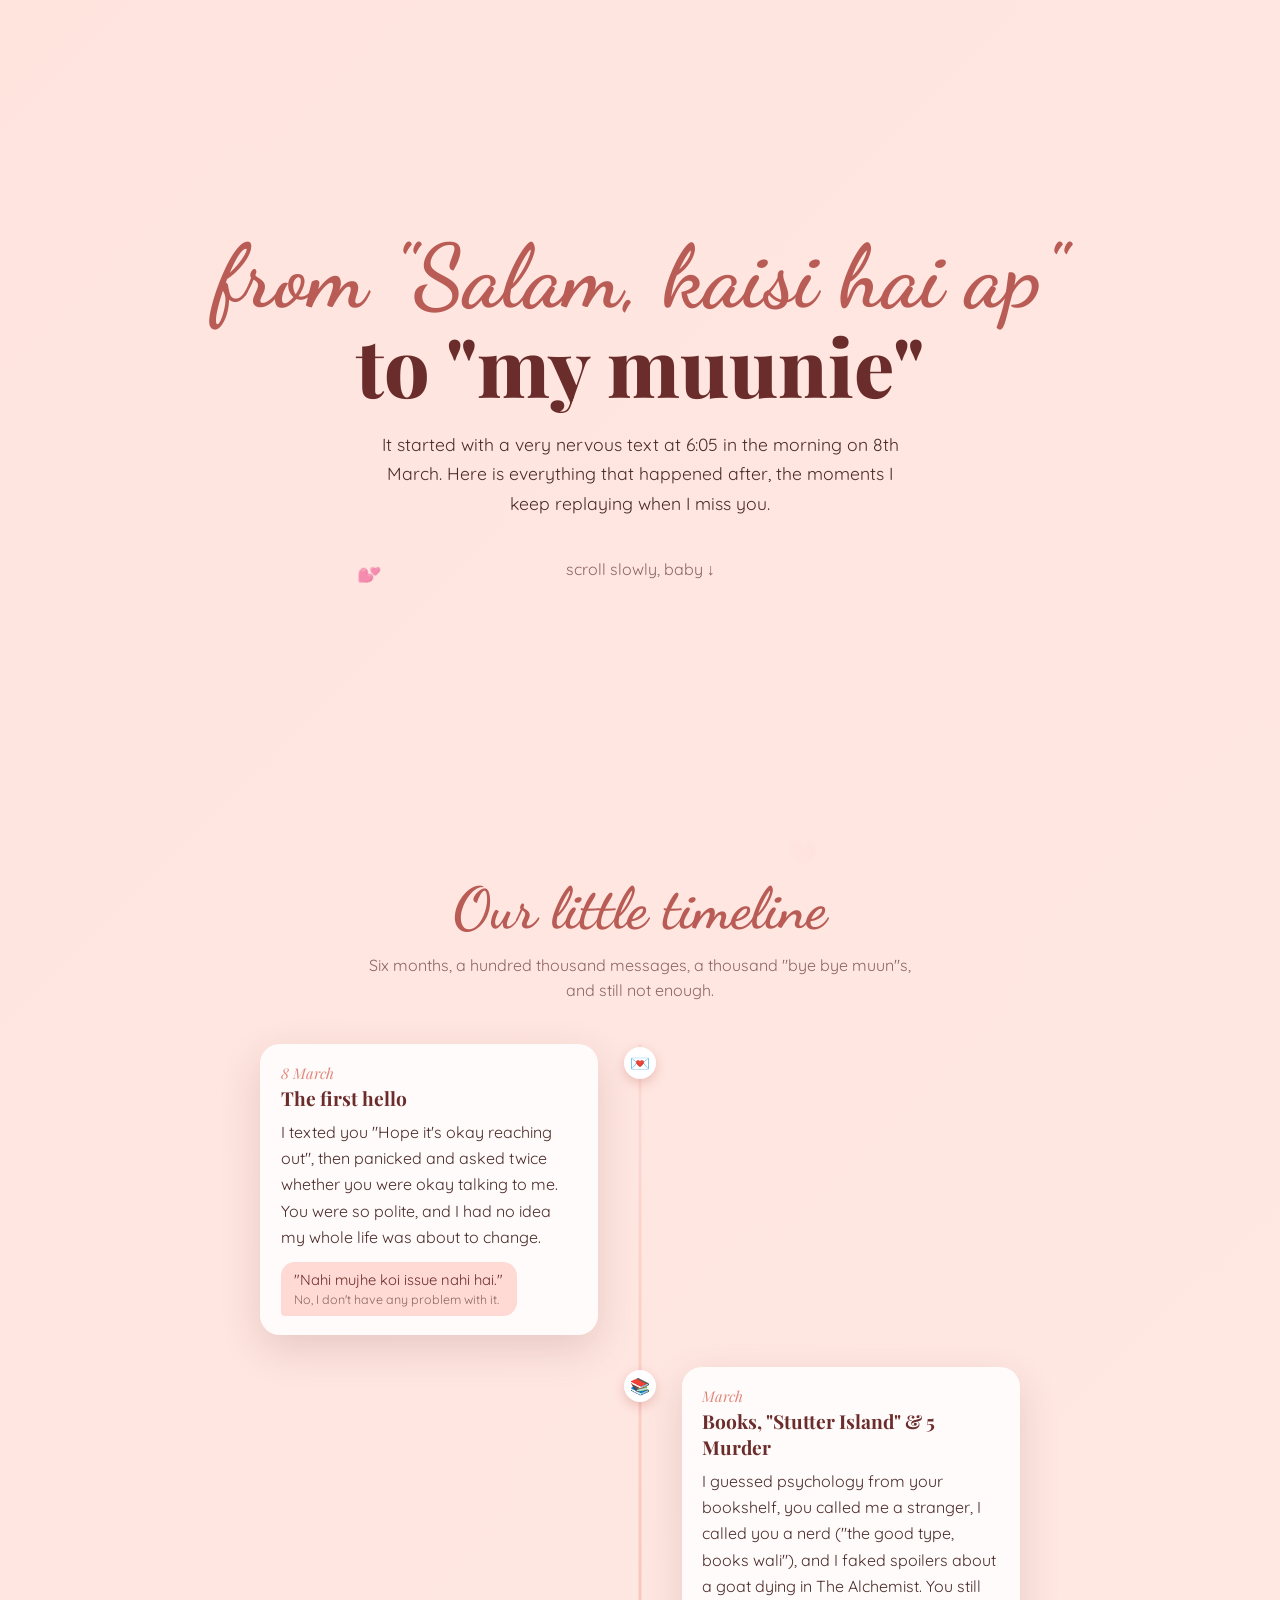
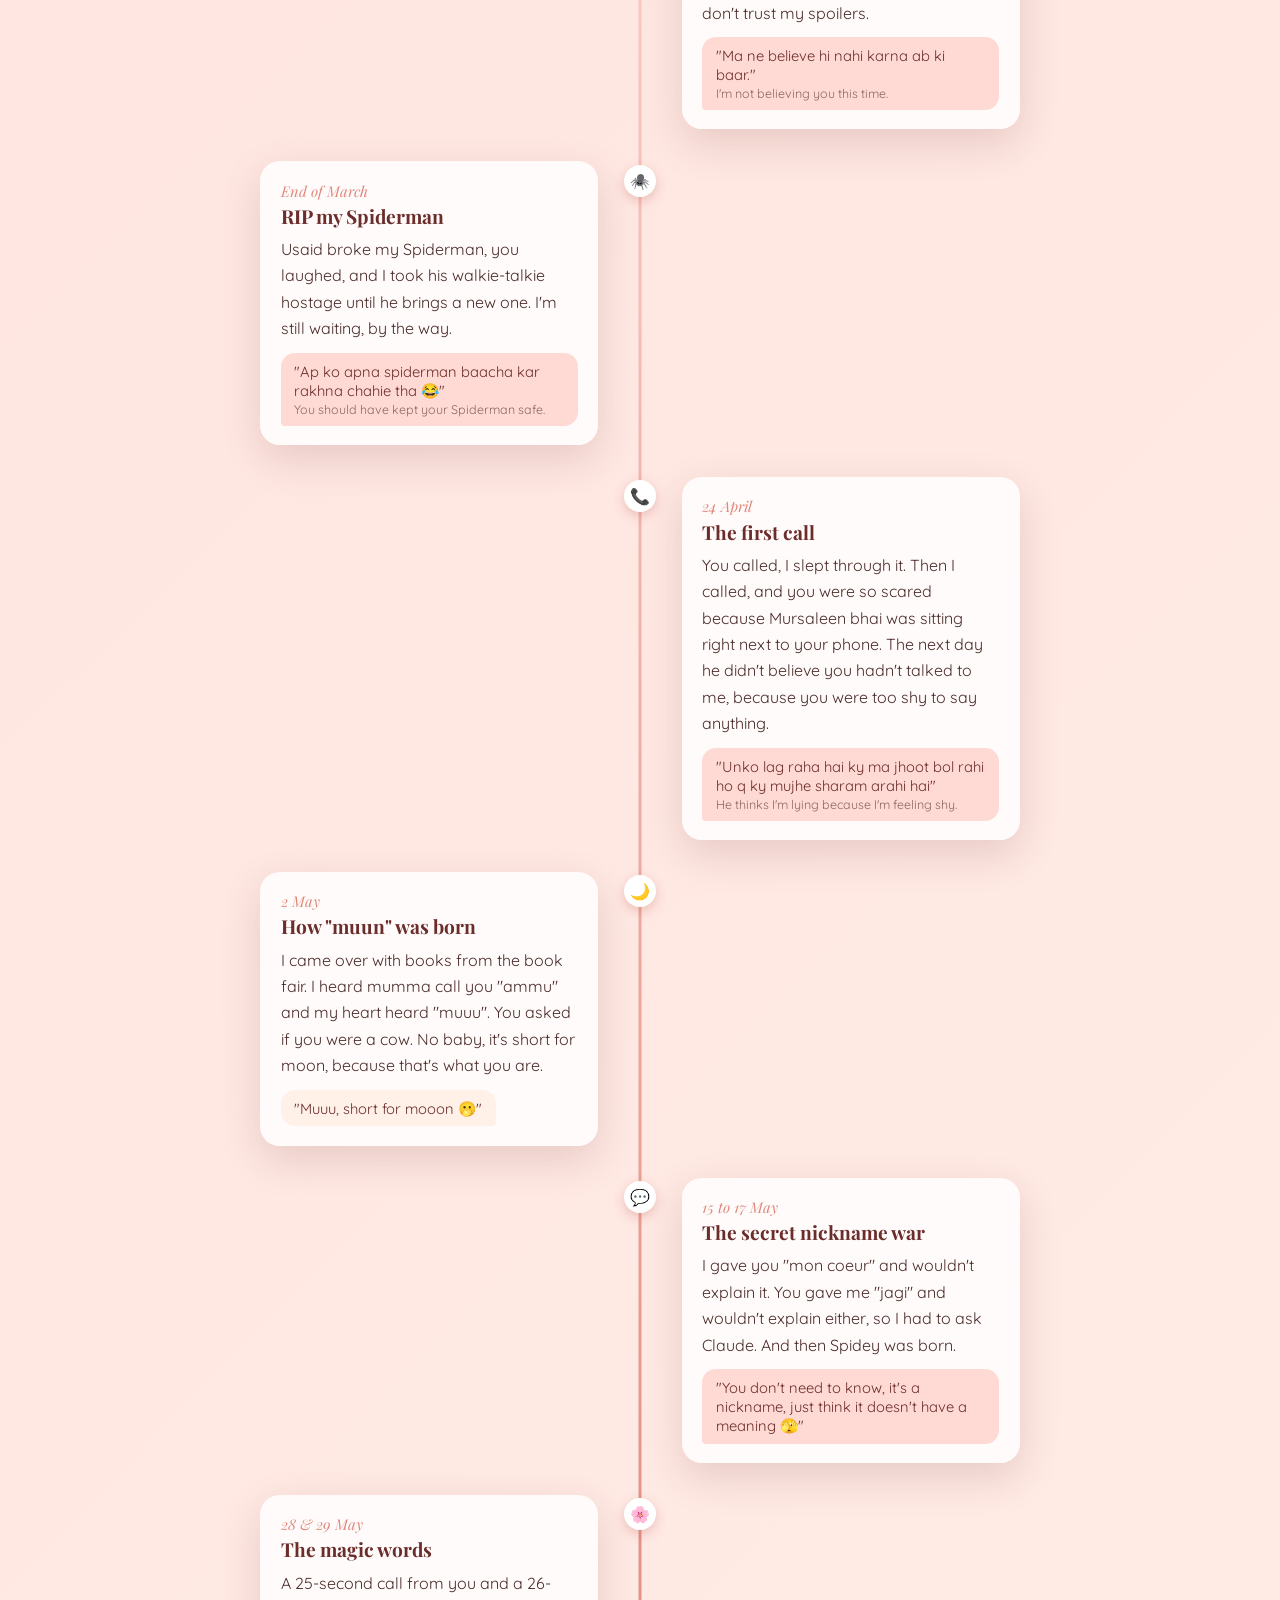
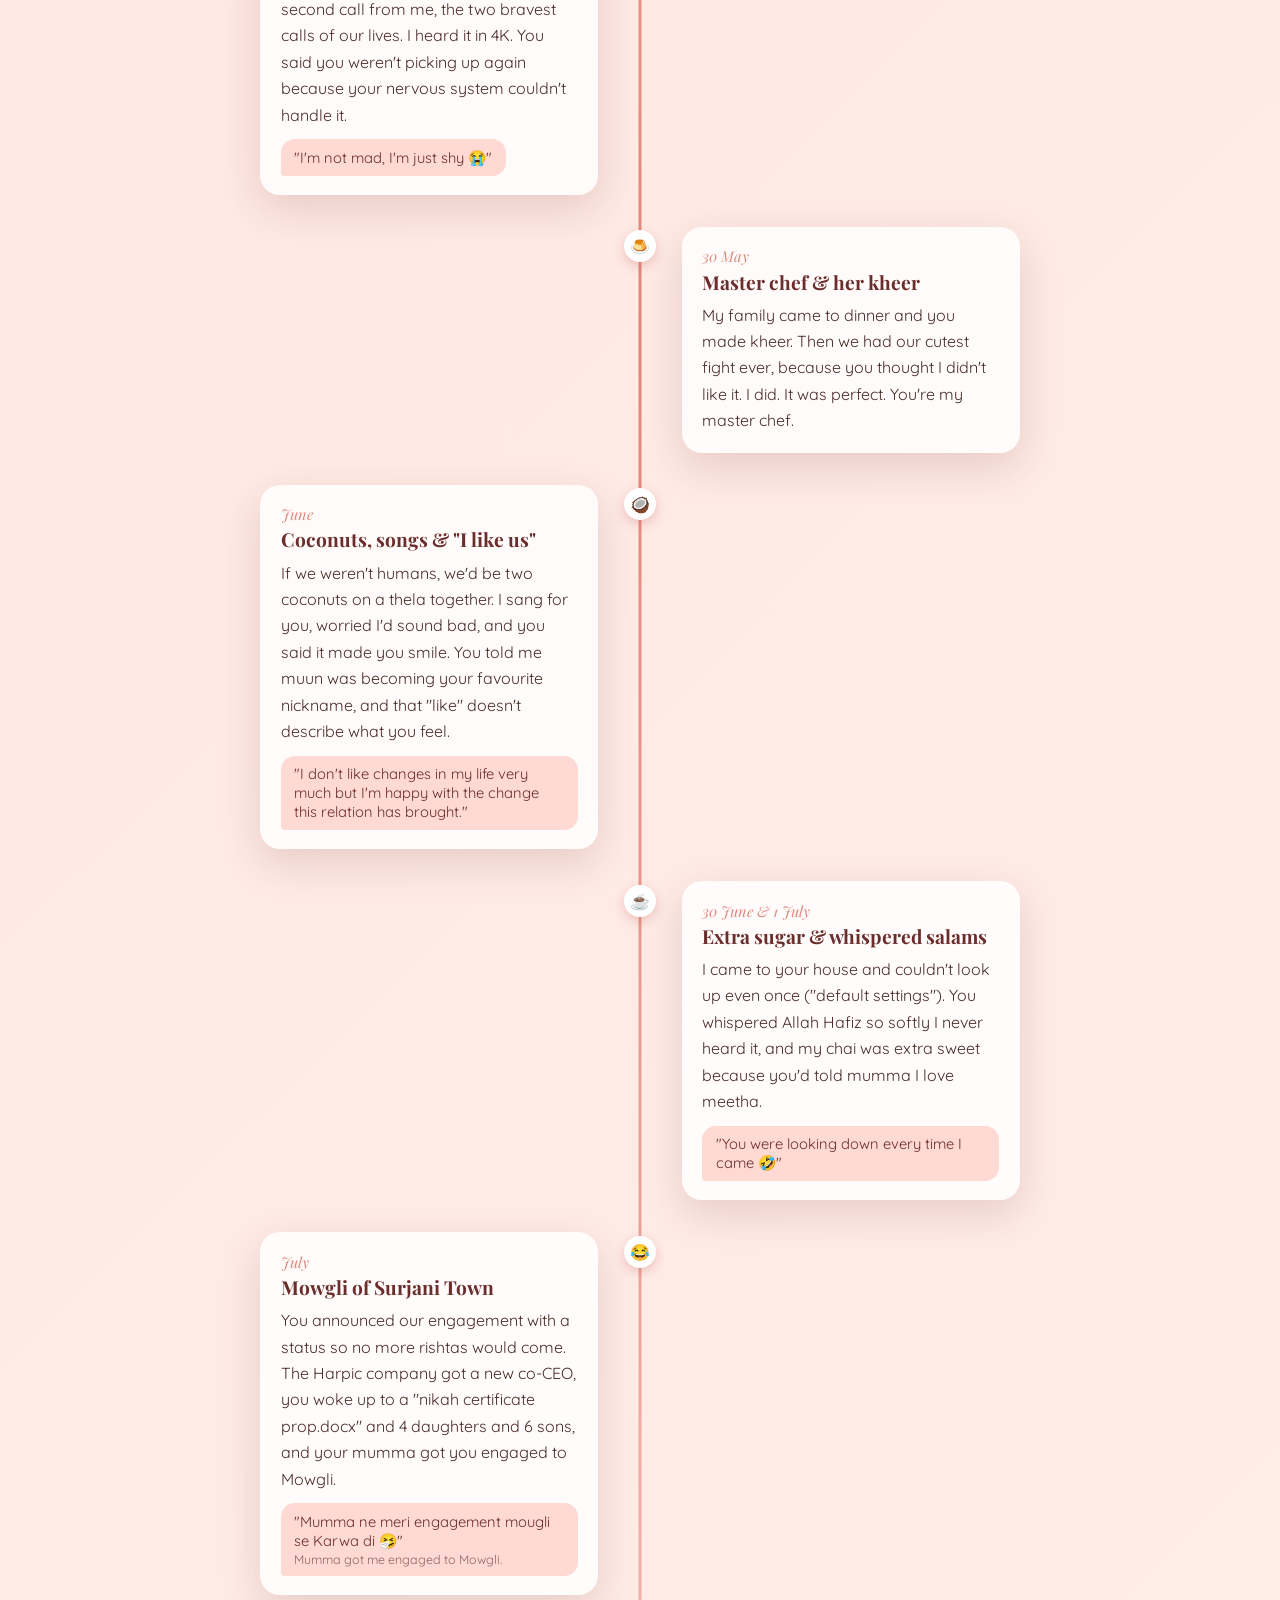
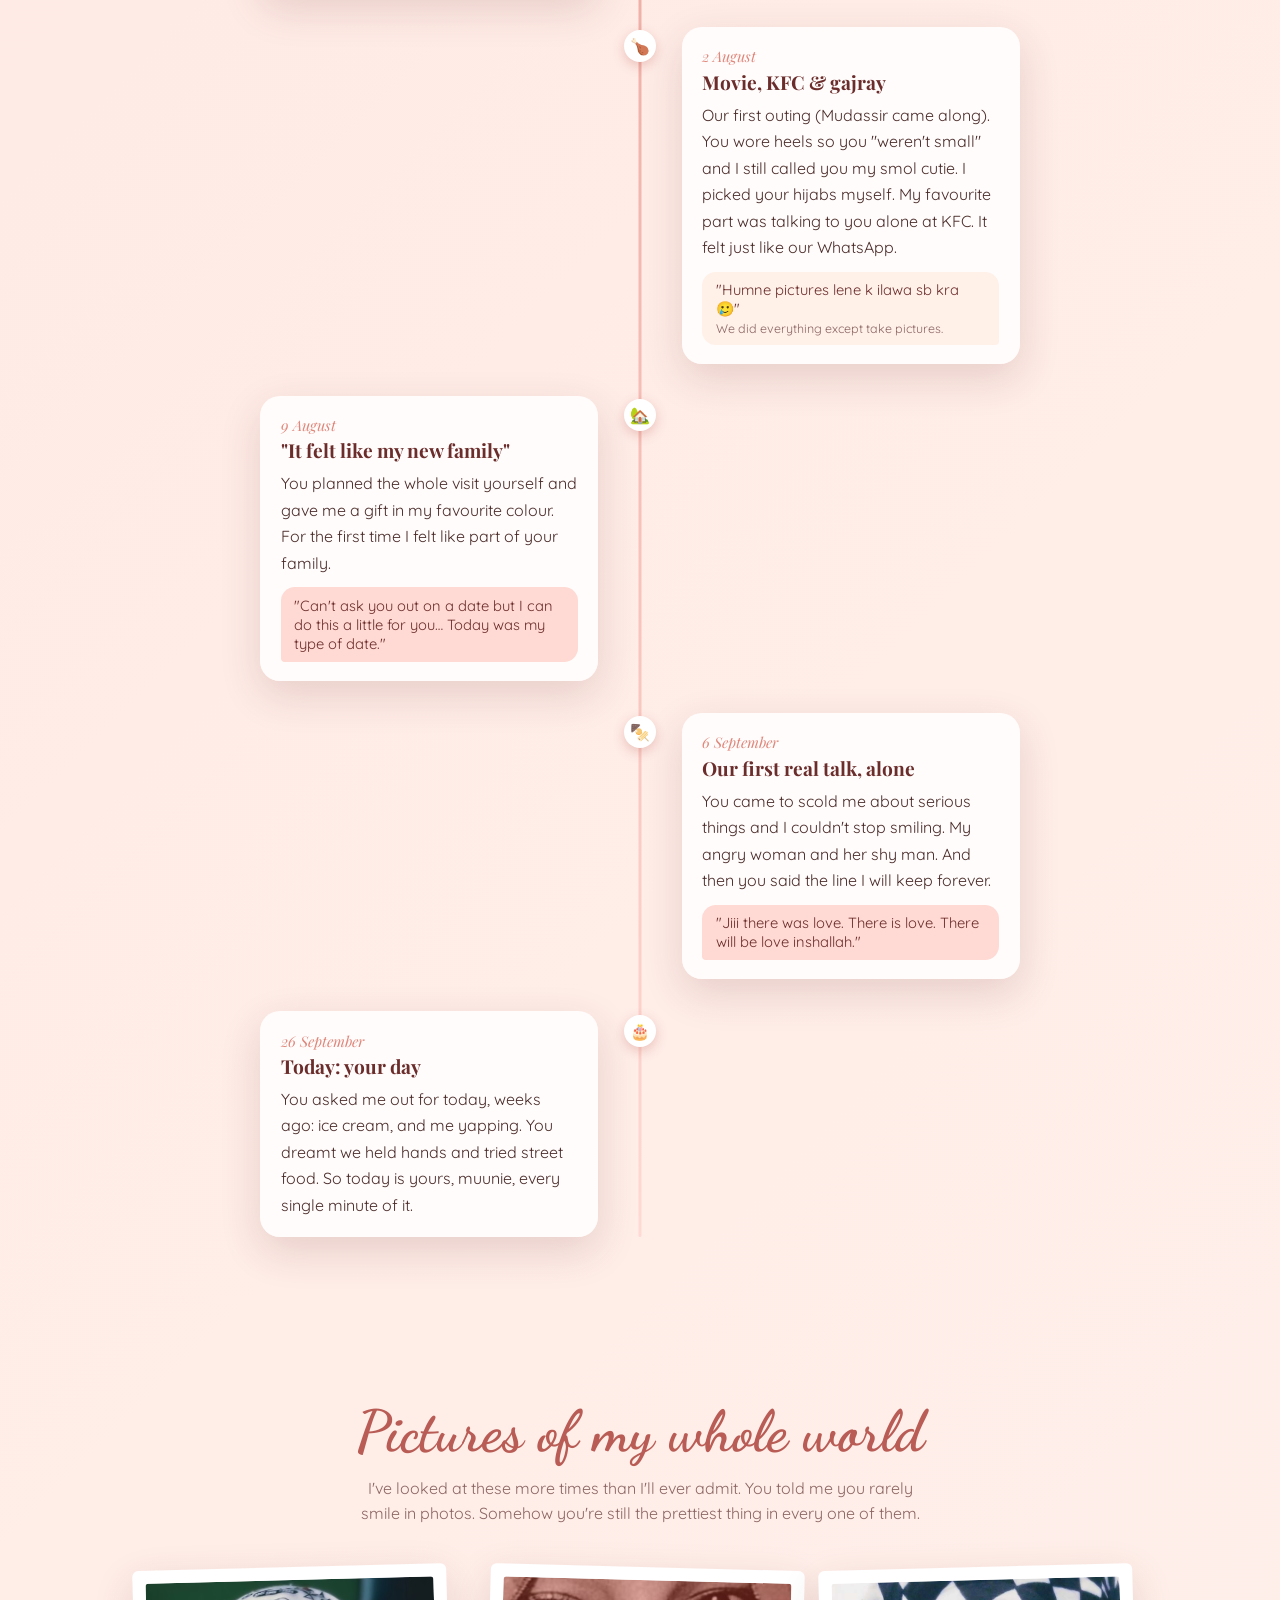
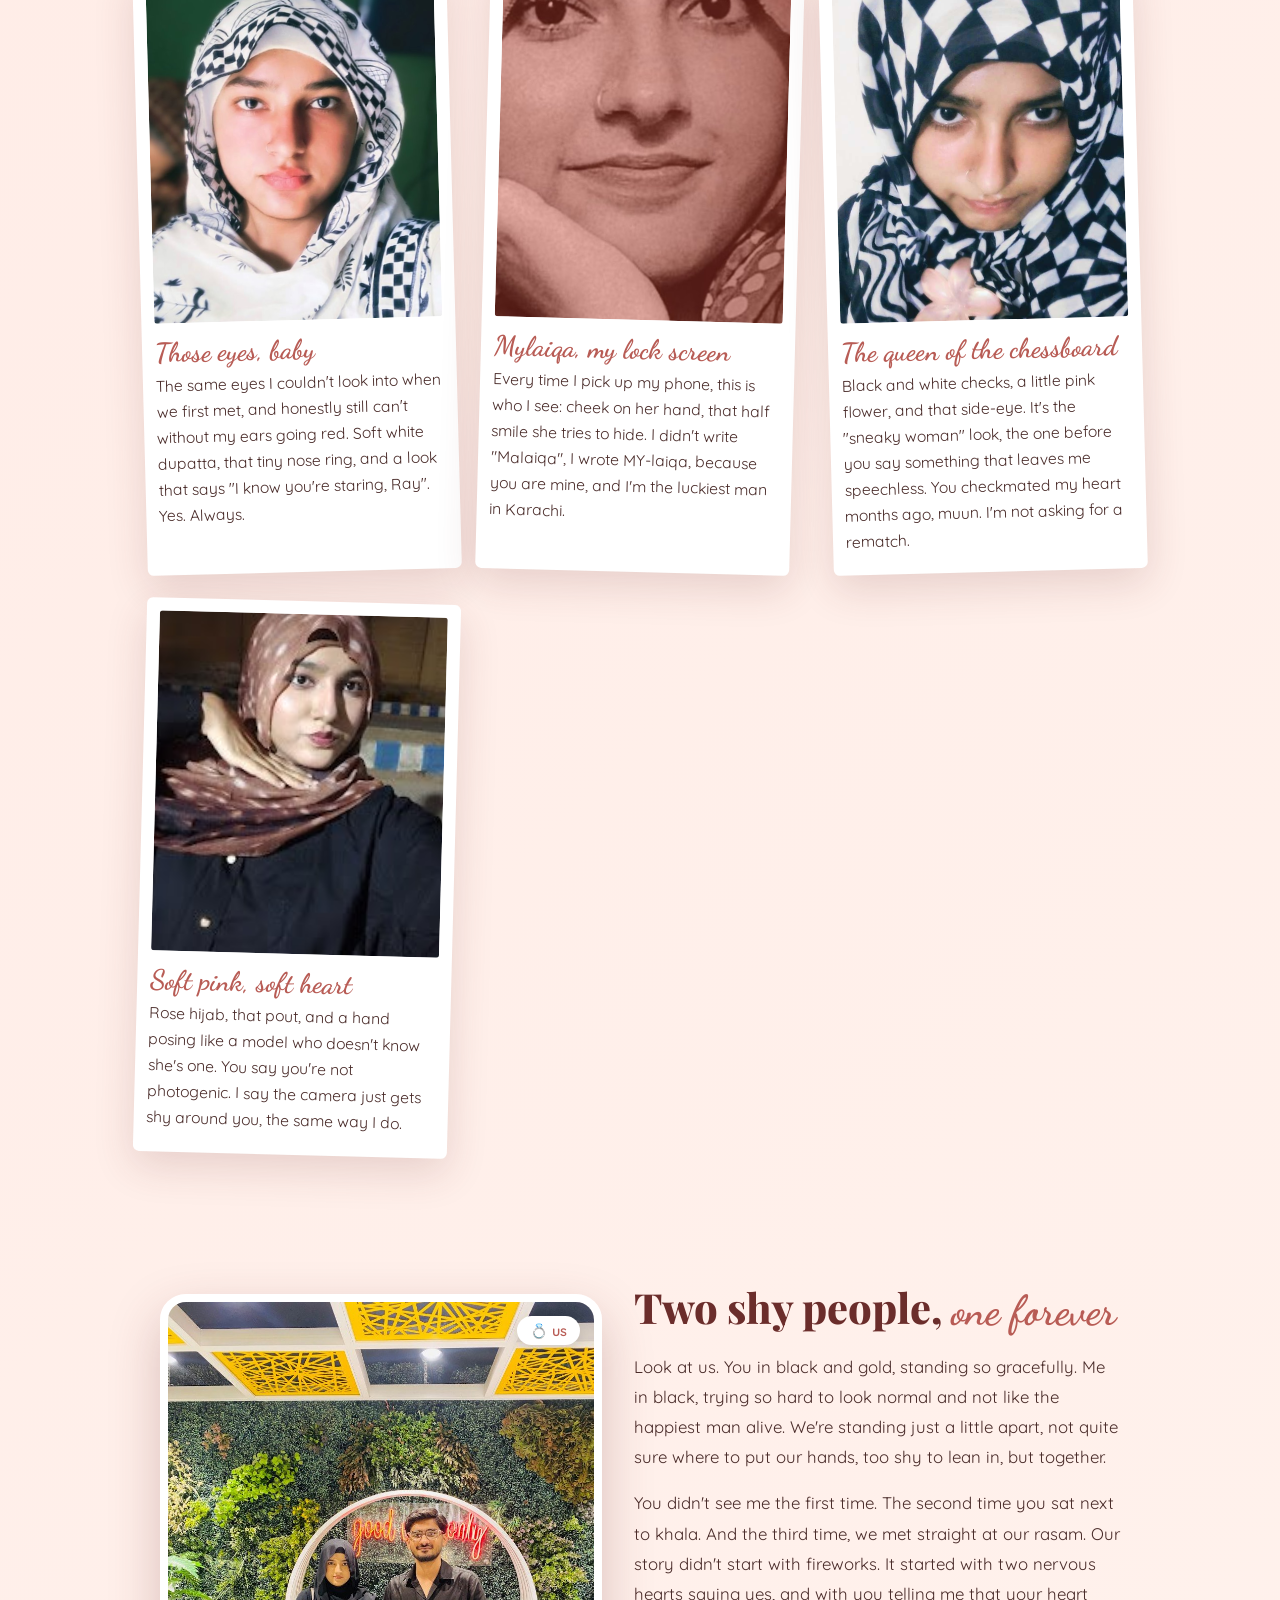
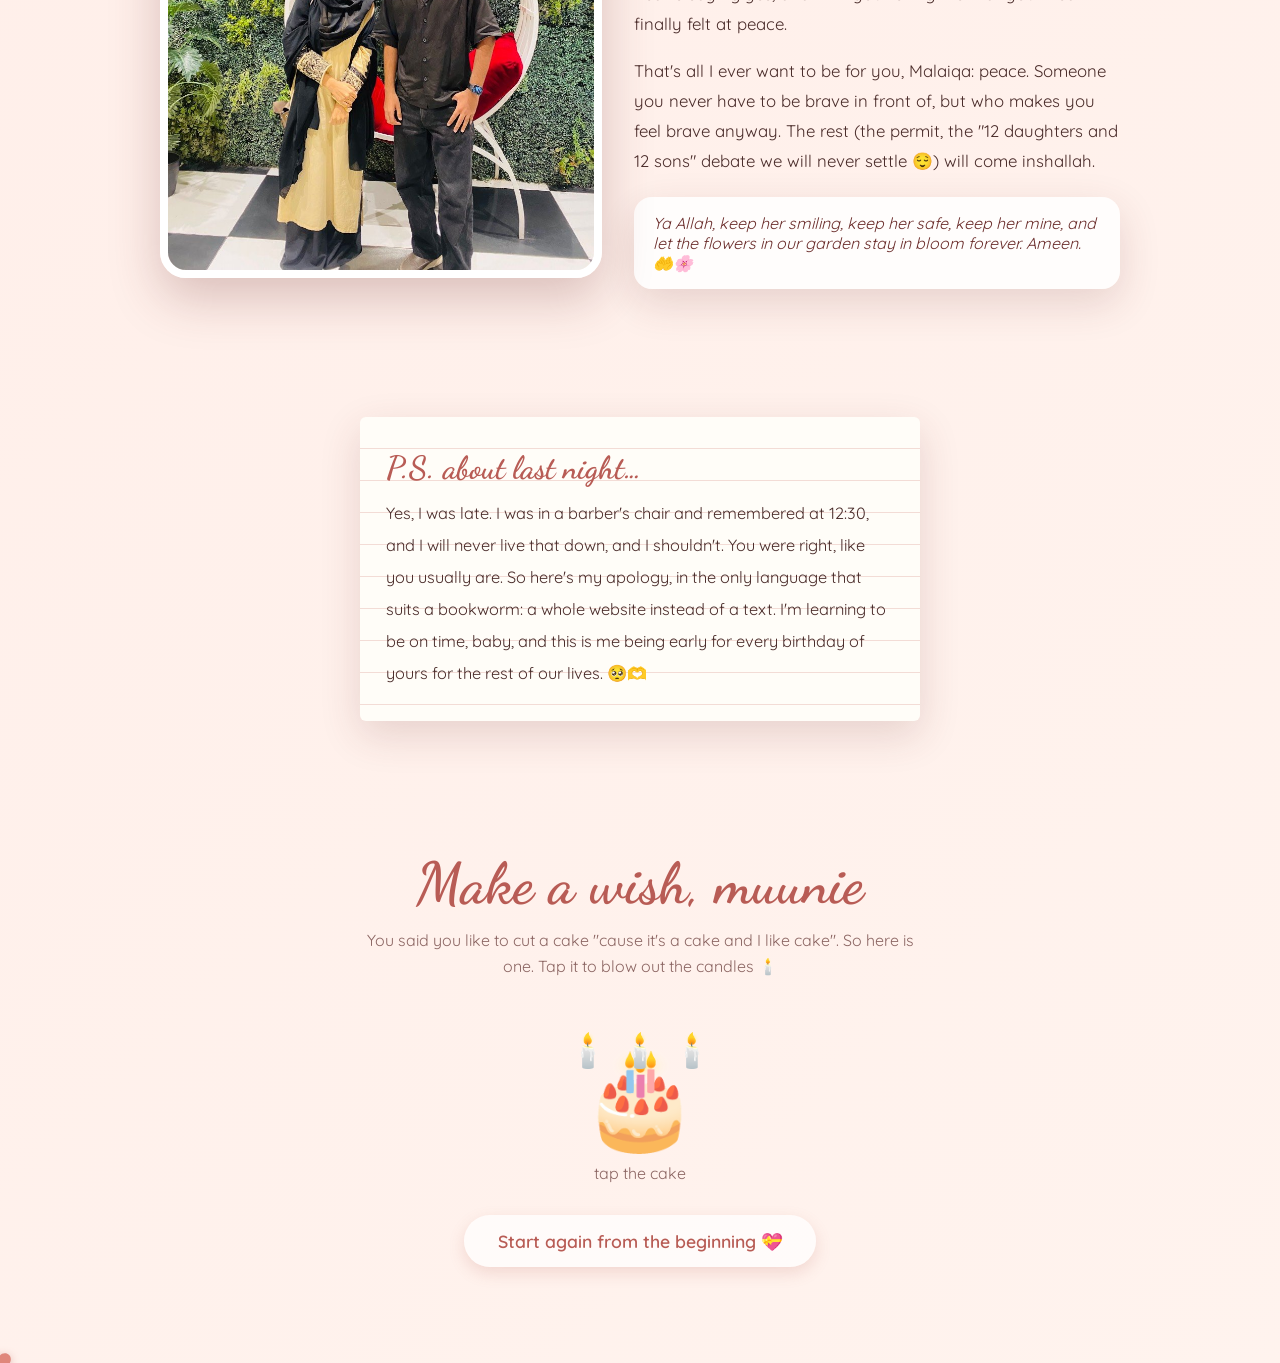
==== memories.html @ 74a2d8e5 "Add reasons and memories pages built from our chat Co-Authored-By: Claude Opus 5.5 <noreply@anthropi" ====
<!DOCTYPE html>
<html lang="en">
<head>
    <meta charset="UTF-8">
    <meta name="viewport" content="width=device-width, initial-scale=1.0">
    <title>Our Little Story 🎀</title>
    <script src="https://cdnjs.cloudflare.com/ajax/libs/gsap/3.12.2/gsap.min.js"></script>
    <link rel="stylesheet" href="style.css">
    <style>
        section { position: relative; z-index: 2; padding: 4rem 1.25rem; }
        .wrap { max-width: 1000px; margin: 0 auto; }
        .section-title { font-family: 'Dancing Script', cursive; font-size: clamp(2.3rem, 8vw, 3.6rem); color: var(--rose-deep); text-align: center; }
        .section-sub { text-align: center; color: var(--soft); max-width: 560px; margin: .6rem auto 2.5rem; line-height: 1.6; }

        /* hero */
        .hero { min-height: 90vh; display: flex; flex-direction: column; justify-content: center; align-items: center; text-align: center; }
        .hero h1 { font-family: 'Playfair Display', serif; font-weight: 800; font-size: clamp(2.4rem, 9vw, 5rem); color: var(--maroon); line-height: 1.05; }
        .hero h1 em { font-family: 'Dancing Script', cursive; font-style: normal; color: var(--rose-deep); display: block; font-size: 1.1em; }
        .hero p { max-width: 520px; margin: 1.4rem auto 0; line-height: 1.7; font-size: 1.1rem; }
        .scroll-hint { margin-top: 2.5rem; color: var(--soft); animation: bob 2s ease-in-out infinite; }
        @keyframes bob { 50% { transform: translateY(8px); } }

        /* timeline */
        .timeline { position: relative; max-width: 760px; margin: 0 auto; }
        .timeline::before { content: ''; position: absolute; left: 18px; top: 0; bottom: 0; width: 3px; background: linear-gradient(var(--blush), var(--rose), var(--blush)); border-radius: 3px; }
        .moment { position: relative; padding-left: 3.4rem; margin-bottom: 2rem; }
        .moment .dot { position: absolute; left: 4px; top: .2rem; width: 32px; height: 32px; border-radius: 50%; background: #fff; box-shadow: 0 4px 12px rgba(184,92,85,.3); display: grid; place-items: center; font-size: 1rem; }
        .moment .card { background: var(--card); border-radius: 20px; padding: 1.2rem 1.3rem; box-shadow: var(--shadow); }
        .moment .date { font-family: 'Playfair Display', serif; font-style: italic; color: var(--rose); font-size: .92rem; }
        .moment h3 { font-family: 'Playfair Display', serif; color: var(--maroon); font-size: 1.2rem; margin: .15rem 0 .45rem; }
        .moment p { line-height: 1.65; }
        .bubble { display: inline-block; margin-top: .7rem; padding: .55rem .85rem; border-radius: 14px 14px 14px 4px; background: var(--blush); color: var(--maroon); font-size: .92rem; }
        .bubble.me { border-radius: 14px 14px 4px 14px; background: #fff0e8; }
        .bubble small { display: block; color: var(--soft); font-size: .78rem; margin-top: .15rem; }
        @media (min-width: 760px) {
            .timeline::before { left: 50%; transform: translateX(-50%); }
            .moment { width: 50%; padding-left: 0; padding-right: 2.6rem; }
            .moment:nth-child(even) { margin-left: 50%; padding-right: 0; padding-left: 2.6rem; }
            .moment .dot { left: auto; right: -16px; }
            .moment:nth-child(even) .dot { right: auto; left: -16px; }
        }

        /* gallery */
        .gallery { display: grid; grid-template-columns: repeat(auto-fit, minmax(280px, 1fr)); gap: 1.8rem; }
        .photo { background: #fff; padding: .8rem .8rem 1.3rem; border-radius: 6px; box-shadow: var(--shadow); transition: transform .4s ease; }
        .photo:nth-child(odd) { transform: rotate(-1.5deg); }
        .photo:nth-child(even) { transform: rotate(1.5deg); }
        .photo:hover { transform: rotate(0) scale(1.02); }
        .photo img { width: 100%; height: 340px; object-fit: cover; border-radius: 3px; display: block; }
        .photo h3 { font-family: 'Dancing Script', cursive; color: var(--rose-deep); font-size: 1.7rem; margin: .8rem 0 .3rem; }
        .photo p { line-height: 1.65; font-size: .98rem; color: var(--ink); }
        .photo.wide { grid-column: 1 / -1; }
        .photo.wide img { height: auto; max-height: 460px; object-position: center 30%; }

        /* engagement */
        .engagement .inner { display: grid; gap: 2rem; align-items: center; max-width: 960px; margin: 0 auto; }
        @media (min-width: 800px) { .engagement .inner { grid-template-columns: 1fr 1.1fr; } }
        .engagement .frame { position: relative; border-radius: 26px; overflow: hidden; box-shadow: 0 20px 50px rgba(107,45,43,.25); border: 8px solid #fff; }
        .engagement .frame img { width: 100%; display: block; }
        .engagement .ring { position: absolute; top: 14px; right: 14px; background: #fff; border-radius: 999px; padding: .35rem .8rem; font-size: .9rem; color: var(--rose-deep); font-weight: 600; box-shadow: 0 4px 12px rgba(0,0,0,.1); }
        .engagement .text h2 { font-family: 'Playfair Display', serif; font-weight: 800; color: var(--maroon); font-size: clamp(1.8rem, 6vw, 2.6rem); line-height: 1.15; }
        .engagement .text h2 em { font-family: 'Dancing Script', cursive; font-style: normal; color: var(--rose-deep); }
        .engagement .text p { margin-top: 1rem; line-height: 1.8; font-size: 1.05rem; }
        .engagement .text .dua { margin-top: 1.3rem; padding: 1rem 1.2rem; background: var(--card); border-radius: 18px; box-shadow: var(--shadow); font-style: italic; color: var(--maroon); }

        /* sorry note */
        .note { max-width: 560px; margin: 0 auto; background: #fffdf8; border-radius: 6px; padding: 2rem 1.6rem; box-shadow: var(--shadow); transform: rotate(-1deg); background-image: repeating-linear-gradient(transparent 0 31px, #f3dcd6 31px 32px); line-height: 32px; }
        .note h3 { font-family: 'Dancing Script', cursive; color: var(--rose-deep); font-size: 2rem; line-height: 1.2; margin-bottom: .6rem; }
        .note p { font-size: 1.02rem; }

        /* cake + finale */
        .finale { text-align: center; padding-bottom: 6rem; }
        .cake { font-size: 6rem; position: relative; display: inline-block; cursor: pointer; margin: 1rem 0 .5rem; user-select: none; }
        .candles { position: absolute; top: -.2em; left: 50%; transform: translateX(-50%); display: flex; gap: .3em; font-size: .35em; }
        .flame { animation: flicker .6s ease-in-out infinite alternate; transform-origin: bottom center; }
        @keyframes flicker { from { transform: scaleY(1) rotate(-3deg); } to { transform: scaleY(1.2) rotate(3deg); } }
        .blown .flame { visibility: hidden; }
        .cake-hint { color: var(--soft); }
        .letter { max-width: 680px; margin: 2.5rem auto 0; background: var(--card); border-radius: 26px; padding: 2.2rem 1.6rem; box-shadow: var(--shadow); text-align: left; line-height: 1.9; font-size: 1.05rem; display: none; }
        .letter h2 { font-family: 'Dancing Script', cursive; color: var(--rose-deep); font-size: 2.4rem; text-align: center; margin-bottom: 1rem; animation: heartbeat 2s infinite; }
        @keyframes heartbeat { 50% { transform: scale(1.06); } }
        .letter p + p { margin-top: 1rem; }
        .letter .sign { text-align: right; font-family: 'Dancing Script', cursive; font-size: 1.8rem; color: var(--rose-deep); margin-top: 1.5rem; }
        .confetti { position: fixed; top: -20px; z-index: 50; pointer-events: none; font-size: 22px; }
        .again { margin-top: 2rem; }
    </style>
</head>
<body class="page-fade">

    <section class="hero">
        <h1><em>from "Salam, kaisi hai ap"</em>to "my muunie"</h1>
        <p>It started with a very nervous text at 6:05 in the morning on 8th March. Here is everything that happened after, the moments I keep replaying when I miss you.</p>
        <div class="scroll-hint">scroll slowly, baby ↓</div>
    </section>

    <!-- TIMELINE -->
    <section>
        <div class="wrap">
            <h2 class="section-title reveal">Our little timeline</h2>
            <p class="section-sub reveal">Six months, a hundred thousand messages, a thousand "bye bye muun"s, and still not enough.</p>

            <div class="timeline">
                <div class="moment reveal">
                    <div class="dot">💌</div>
                    <div class="card">
                        <div class="date">8 March</div>
                        <h3>The first hello</h3>
                        <p>I texted you "Hope it's okay reaching out", then panicked and asked twice whether you were okay talking to me. You were so polite, and I had no idea my whole life was about to change.</p>
                        <div class="bubble">"Nahi mujhe koi issue nahi hai."<small>No, I don't have any problem with it.</small></div>
                    </div>
                </div>

                <div class="moment reveal">
                    <div class="dot">📚</div>
                    <div class="card">
                        <div class="date">March</div>
                        <h3>Books, "Stutter Island" & 5 Murder</h3>
                        <p>I guessed psychology from your bookshelf, you called me a stranger, I called you a nerd ("the good type, books wali"), and I faked spoilers about a goat dying in The Alchemist. You still don't trust my spoilers.</p>
                        <div class="bubble">"Ma ne believe hi nahi karna ab ki baar."<small>I'm not believing you this time.</small></div>
                    </div>
                </div>

                <div class="moment reveal">
                    <div class="dot">🕷️</div>
                    <div class="card">
                        <div class="date">End of March</div>
                        <h3>RIP my Spiderman</h3>
                        <p>Usaid broke my Spiderman, you laughed, and I took his walkie-talkie hostage until he brings a new one. I'm still waiting, by the way.</p>
                        <div class="bubble">"Ap ko apna spiderman baacha kar rakhna chahie tha 😂"<small>You should have kept your Spiderman safe.</small></div>
                    </div>
                </div>

                <div class="moment reveal">
                    <div class="dot">📞</div>
                    <div class="card">
                        <div class="date">24 April</div>
                        <h3>The first call</h3>
                        <p>You called, I slept through it. Then I called, and you were so scared because Mursaleen bhai was sitting right next to your phone. The next day he didn't believe you hadn't talked to me, because you were too shy to say anything.</p>
                        <div class="bubble">"Unko lag raha hai ky ma jhoot bol rahi ho q ky mujhe sharam arahi hai"<small>He thinks I'm lying because I'm feeling shy.</small></div>
                    </div>
                </div>

                <div class="moment reveal">
                    <div class="dot">🌙</div>
                    <div class="card">
                        <div class="date">2 May</div>
                        <h3>How "muun" was born</h3>
                        <p>I came over with books from the book fair. I heard mumma call you "ammu" and my heart heard "muuu". You asked if you were a cow. No baby, it's short for moon, because that's what you are.</p>
                        <div class="bubble me">"Muuu, short for mooon 🫢"</div>
                    </div>
                </div>

                <div class="moment reveal">
                    <div class="dot">💬</div>
                    <div class="card">
                        <div class="date">15 to 17 May</div>
                        <h3>The secret nickname war</h3>
                        <p>I gave you "mon coeur" and wouldn't explain it. You gave me "jagi" and wouldn't explain either, so I had to ask Claude. And then Spidey was born.</p>
                        <div class="bubble">"You don't need to know, it's a nickname, just think it doesn't have a meaning 🫣"</div>
                    </div>
                </div>

                <div class="moment reveal">
                    <div class="dot">🌸</div>
                    <div class="card">
                        <div class="date">28 & 29 May</div>
                        <h3>The magic words</h3>
                        <p>A 25-second call from you and a 26-second call from me, the two bravest calls of our lives. I heard it in 4K. You said you weren't picking up again because your nervous system couldn't handle it.</p>
                        <div class="bubble">"I'm not mad, I'm just shy 😭"</div>
                    </div>
                </div>

                <div class="moment reveal">
                    <div class="dot">🍮</div>
                    <div class="card">
                        <div class="date">30 May</div>
                        <h3>Master chef & her kheer</h3>
                        <p>My family came to dinner and you made kheer. Then we had our cutest fight ever, because you thought I didn't like it. I did. It was perfect. You're my master chef.</p>
                    </div>
                </div>

                <div class="moment reveal">
                    <div class="dot">🥥</div>
                    <div class="card">
                        <div class="date">June</div>
                        <h3>Coconuts, songs & "I like us"</h3>
                        <p>If we weren't humans, we'd be two coconuts on a thela together. I sang for you, worried I'd sound bad, and you said it made you smile. You told me muun was becoming your favourite nickname, and that "like" doesn't describe what you feel.</p>
                        <div class="bubble">"I don't like changes in my life very much but I'm happy with the change this relation has brought."</div>
                    </div>
                </div>

                <div class="moment reveal">
                    <div class="dot">☕</div>
                    <div class="card">
                        <div class="date">30 June & 1 July</div>
                        <h3>Extra sugar & whispered salams</h3>
                        <p>I came to your house and couldn't look up even once ("default settings"). You whispered Allah Hafiz so softly I never heard it, and my chai was extra sweet because you'd told mumma I love meetha.</p>
                        <div class="bubble">"You were looking down every time I came 🤣"</div>
                    </div>
                </div>

                <div class="moment reveal">
                    <div class="dot">😂</div>
                    <div class="card">
                        <div class="date">July</div>
                        <h3>Mowgli of Surjani Town</h3>
                        <p>You announced our engagement with a status so no more rishtas would come. The Harpic company got a new co-CEO, you woke up to a "nikah certificate prop.docx" and 4 daughters and 6 sons, and your mumma got you engaged to Mowgli.</p>
                        <div class="bubble">"Mumma ne meri engagement mougli se Karwa di 🤧"<small>Mumma got me engaged to Mowgli.</small></div>
                    </div>
                </div>

                <div class="moment reveal">
                    <div class="dot">🍗</div>
                    <div class="card">
                        <div class="date">2 August</div>
                        <h3>Movie, KFC & gajray</h3>
                        <p>Our first outing (Mudassir came along). You wore heels so you "weren't small" and I still called you my smol cutie. I picked your hijabs myself. My favourite part was talking to you alone at KFC. It felt just like our WhatsApp.</p>
                        <div class="bubble me">"Humne pictures lene k ilawa sb kra 🥲"<small>We did everything except take pictures.</small></div>
                    </div>
                </div>

                <div class="moment reveal">
                    <div class="dot">🏡</div>
                    <div class="card">
                        <div class="date">9 August</div>
                        <h3>"It felt like my new family"</h3>
                        <p>You planned the whole visit yourself and gave me a gift in my favourite colour. For the first time I felt like part of your family.</p>
                        <div class="bubble">"Can't ask you out on a date but I can do this a little for you… Today was my type of date."</div>
                    </div>
                </div>

                <div class="moment reveal">
                    <div class="dot">🍢</div>
                    <div class="card">
                        <div class="date">6 September</div>
                        <h3>Our first real talk, alone</h3>
                        <p>You came to scold me about serious things and I couldn't stop smiling. My angry woman and her shy man. And then you said the line I will keep forever.</p>
                        <div class="bubble">"Jiii there was love. There is love. There will be love inshallah."</div>
                    </div>
                </div>

                <div class="moment reveal">
                    <div class="dot">🎂</div>
                    <div class="card">
                        <div class="date">26 September</div>
                        <h3>Today: your day</h3>
                        <p>You asked me out for today, weeks ago: ice cream, and me yapping. You dreamt we held hands and tried street food. So today is yours, muunie, every single minute of it.</p>
                    </div>
                </div>
            </div>
        </div>
    </section>

    <!-- GALLERY -->
    <section>
        <div class="wrap">
            <h2 class="section-title reveal">Pictures of my whole world</h2>
            <p class="section-sub reveal">I've looked at these more times than I'll ever admit. You told me you rarely smile in photos. Somehow you're still the prettiest thing in every one of them.</p>

            <div class="gallery">
                <div class="photo reveal">
                    <img src="images/muunie-white-dupatta.jpg" alt="Malaiqa in a white patterned dupatta">
                    <h3>Those eyes, baby</h3>
                    <p>The same eyes I couldn't look into when we first met, and honestly still can't without my ears going red. Soft white dupatta, that tiny nose ring, and a look that says "I know you're staring, Ray". Yes. Always.</p>
                </div>

                <div class="photo reveal">
                    <img src="images/mylaiqa-rose.jpg" alt="Malaiqa on the lock screen, with the name Mylaiqa" style="object-position: 60% center;">
                    <h3>Mylaiqa, my lock screen</h3>
                    <p>Every time I pick up my phone, this is who I see: cheek on her hand, that half smile she tries to hide. I didn't write "Malaiqa", I wrote MY-laiqa, because you are mine, and I'm the luckiest man in Karachi.</p>
                </div>

                <div class="photo reveal">
                    <img src="images/checkered-queen.jpg" alt="Malaiqa in a black and white checkered hijab" style="object-position: center 35%;">
                    <h3>The queen of the chessboard</h3>
                    <p>Black and white checks, a little pink flower, and that side-eye. It's the "sneaky woman" look, the one before you say something that leaves me speechless. You checkmated my heart months ago, muun. I'm not asking for a rematch.</p>
                </div>

                <div class="photo reveal">
                    <img src="images/night-out.jpg" alt="Malaiqa in a rose hijab at night, hand posed near her face" style="object-position: center 30%;">
                    <h3>Soft pink, soft heart</h3>
                    <p>Rose hijab, that pout, and a hand posing like a model who doesn't know she's one. You say you're not photogenic. I say the camera just gets shy around you, the same way I do.</p>
                </div>
            </div>
        </div>
    </section>

    <!-- ENGAGEMENT -->
    <section class="engagement">
        <div class="inner">
            <div class="frame reveal">
                <img src="images/engagement.jpg" alt="Malaiqa and Rafay standing together on their engagement">
                <div class="ring">💍 us</div>
            </div>
            <div class="text reveal">
                <h2>Two shy people, <em>one forever</em></h2>
                <p>Look at us. You in black and gold, standing so gracefully. Me in black, trying so hard to look normal and not like the happiest man alive. We're standing just a little apart, not quite sure where to put our hands, too shy to lean in, but together.</p>
                <p>You didn't see me the first time. The second time you sat next to khala. And the third time, we met straight at our rasam. Our story didn't start with fireworks. It started with two nervous hearts saying yes, and with you telling me that your heart finally felt at peace.</p>
                <p>That's all I ever want to be for you, Malaiqa: peace. Someone you never have to be brave in front of, but who makes you feel brave anyway. The rest (the permit, the "12 daughters and 12 sons" debate we will never settle 😌) will come inshallah.</p>
                <div class="dua">Ya Allah, keep her smiling, keep her safe, keep her mine, and let the flowers in our garden stay in bloom forever. Ameen. 🤲🌸</div>
            </div>
        </div>
    </section>

    <!-- SORRY NOTE -->
    <section>
        <div class="note reveal">
            <h3>P.S. about last night…</h3>
            <p>Yes, I was late. I was in a barber's chair and remembered at 12:30, and I will never live that down, and I shouldn't. You were right, like you usually are. So here's my apology, in the only language that suits a bookworm: a whole website instead of a text. I'm learning to be on time, baby, and this is me being early for every birthday of yours for the rest of our lives. 🥺🫶</p>
        </div>
    </section>

    <!-- CAKE + LETTER -->
    <section class="finale">
        <h2 class="section-title">Make a wish, muunie</h2>
        <p class="section-sub">You said you like to cut a cake "cause it's a cake and I like cake". So here is one. Tap it to blow out the candles 🕯️</p>

        <div class="cake" id="cake">
            <div class="candles"><span class="flame">🕯️</span><span class="flame">🕯️</span><span class="flame">🕯️</span></div>
            🎂
        </div>
        <div class="cake-hint" id="cakeHint">tap the cake</div>

        <div class="letter" id="letter">
            <h2>Happy Birthday, Mylaiqa 🎀</h2>
            <p>Baby, six months ago you were a name my family said with a smile. Now you're the first message I look for in the morning, the "stay hydrated" I don't deserve, and the last "bye bye muun" I type before I fall asleep mid-conversation (sorry, again).</p>
            <p>You are kind in the quiet ways that matter. You care for street cats, you keep mumma's sugar in check, you teach your tuition kids even on Sundays, and you worry about me when I go silent for four hours. You're shy enough to whisper Allah Hafiz and brave enough to ask me out first. You're a bookworm, a master chef, a Harpic co-CEO, and my angry bird, and I love every single version of you.</p>
            <p>I hope this year gives you everything you've been quietly wishing for: your results, your dreams, a whole shelf of new books, ice cream whenever you want it, and a fiancé who finally learns to be on time. I promise to keep trying to be better for you, to open up without needing 400 pages, and to keep calling you by your name just to watch you get shy.</p>
            <p>There was love. There is love. There will be love, inshallah. Forever and in 4K.</p>
            <div class="sign">Your Ray, your Spidey,<br>your shy man 💗</div>
        </div>

        <div class="again">
            <a class="btn ghost" href="index.html">Start again from the beginning 💝</a>
        </div>
    </section>

    <script src="common.js"></script>
    <script>
        const cake = document.getElementById('cake');
        let blown = false;
        cake.addEventListener('click', () => {
            if (blown) return;
            blown = true;
            cake.classList.add('blown');
            document.getElementById('cakeHint').textContent = 'Wish made. I hope it was about me 😌';
            const letter = document.getElementById('letter');
            letter.style.display = 'block';
            gsap.from(letter, { opacity: 0, y: 40, duration: 1, ease: 'power2.out' });
            setTimeout(() => letter.scrollIntoView({ behavior: 'smooth', block: 'start' }), 300);
            const bits = ['🎉', '💖', '🎀', '✨', '🌸', '💕', '🎊'];
            for (let i = 0; i < 60; i++) {
                const c = document.createElement('div');
                c.className = 'confetti';
                c.textContent = bits[i % bits.length];
                c.style.left = Math.random() * 100 + 'vw';
                document.body.appendChild(c);
                gsap.to(c, {
                    y: window.innerHeight + 60,
                    x: Math.random() * 200 - 100,
                    rotation: Math.random() * 720,
                    duration: Math.random() * 2.5 + 2.5,
                    delay: Math.random() * 1.2,
                    ease: 'power1.in',
                    onComplete: () => c.remove()
                });
            }
        });
    </script>
</body>
</html>
---- style.css ----
@import url('https://fonts.googleapis.com/css2?family=Dancing+Script:wght@600;700&family=Playfair+Display:ital,wght@0,600;0,800;1,500&family=Quicksand:wght@400;500;600&display=swap');

:root {
    --rose: #e0877b;
    --rose-deep: #b85c55;
    --blush: #ffd9d3;
    --cream: #fff6f1;
    --maroon: #6b2d2b;
    --ink: #4a2c2a;
    --soft: #8c6663;
    --card: rgba(255, 255, 255, 0.82);
    --shadow: 0 14px 40px rgba(107, 45, 43, 0.16);
}

* { margin: 0; padding: 0; box-sizing: border-box; }

html { scroll-behavior: smooth; }

body {
    min-height: 100vh;
    font-family: 'Quicksand', sans-serif;
    color: var(--ink);
    background: linear-gradient(135deg, #ffe4de 0%, #fff6f1 30%, #ffd9d3 60%, #fbe3ef 80%, #ffe4de 100%);
    background-size: 400% 400%;
    animation: gradientFlow 18s ease infinite;
    overflow-x: hidden;
}

@keyframes gradientFlow {
    0%, 100% { background-position: 0% 50%; }
    50% { background-position: 100% 50%; }
}

.script { font-family: 'Dancing Script', cursive; }
.serif { font-family: 'Playfair Display', serif; }

/* floating hearts / bows */
.floating {
    position: fixed;
    pointer-events: none;
    z-index: 1;
    opacity: 0;
    user-select: none;
}

/* heart cursor (desktop only) */
.heart-cursor {
    position: fixed;
    width: 26px;
    height: 26px;
    pointer-events: none;
    z-index: 999;
    transform: translate(-50%, -50%);
    transition: transform 0.08s linear;
}
.heart-cursor svg { width: 100%; height: 100%; fill: var(--rose); filter: drop-shadow(0 2px 4px rgba(184, 92, 85, .4)); }
@media (hover: none) { .heart-cursor { display: none; } }

.btn {
    display: inline-block;
    font-family: 'Quicksand', sans-serif;
    font-weight: 600;
    font-size: 1.1rem;
    padding: 0.95rem 2.1rem;
    border: none;
    border-radius: 999px;
    color: #fff;
    background: linear-gradient(45deg, var(--rose-deep), var(--rose));
    box-shadow: 0 8px 22px rgba(184, 92, 85, 0.4);
    cursor: pointer;
    text-decoration: none;
    transition: transform .25s ease, box-shadow .25s ease;
}
.btn:hover { transform: translateY(-3px) scale(1.03); box-shadow: 0 12px 28px rgba(184, 92, 85, 0.5); }
.btn.ghost { background: rgba(255,255,255,.7); color: var(--rose-deep); box-shadow: 0 6px 16px rgba(184,92,85,.18); }

.page-fade { animation: pageIn 1s ease both; }
@keyframes pageIn { from { opacity: 0; } to { opacity: 1; } }

.reveal { opacity: 0; transform: translateY(40px); transition: opacity .9s ease, transform .9s ease; }
.reveal.in { opacity: 1; transform: none; }

@media (prefers-reduced-motion: reduce) {
    body { animation: none; }
    .reveal { opacity: 1; transform: none; transition: none; }
}
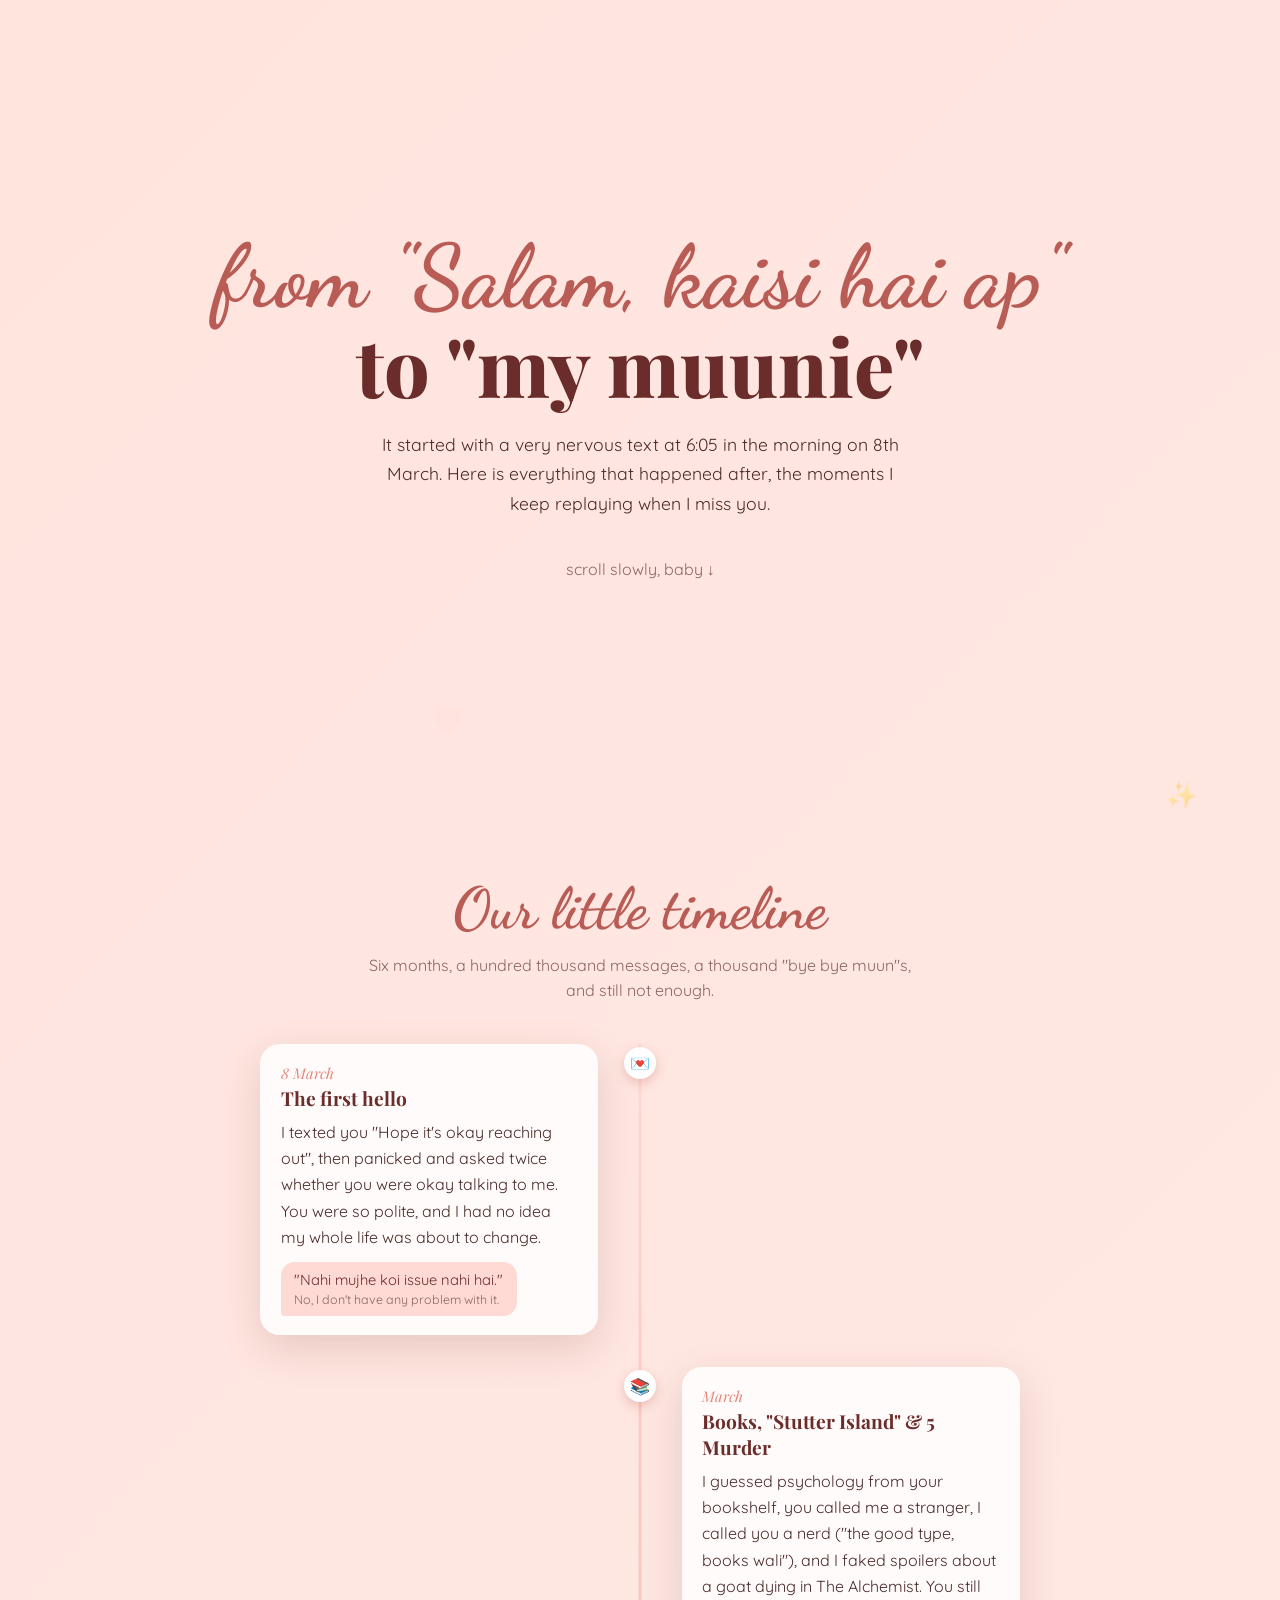
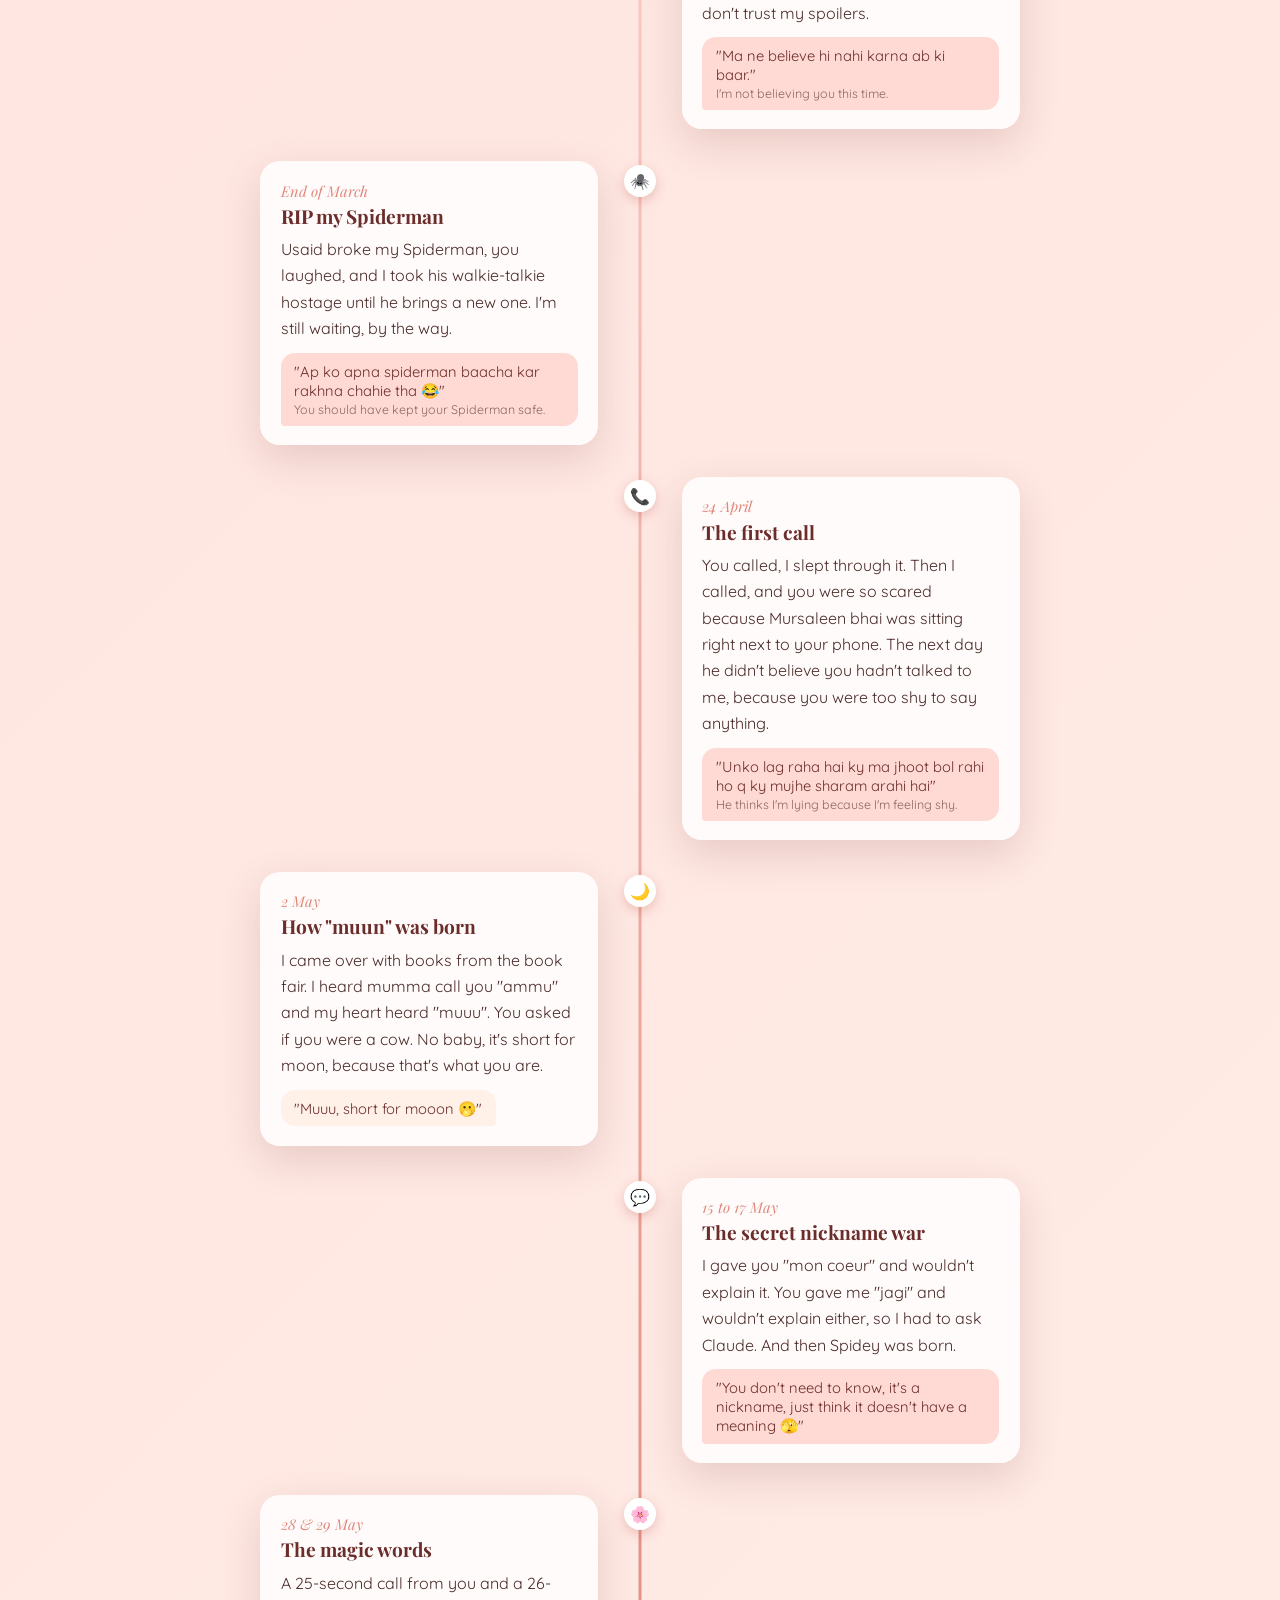
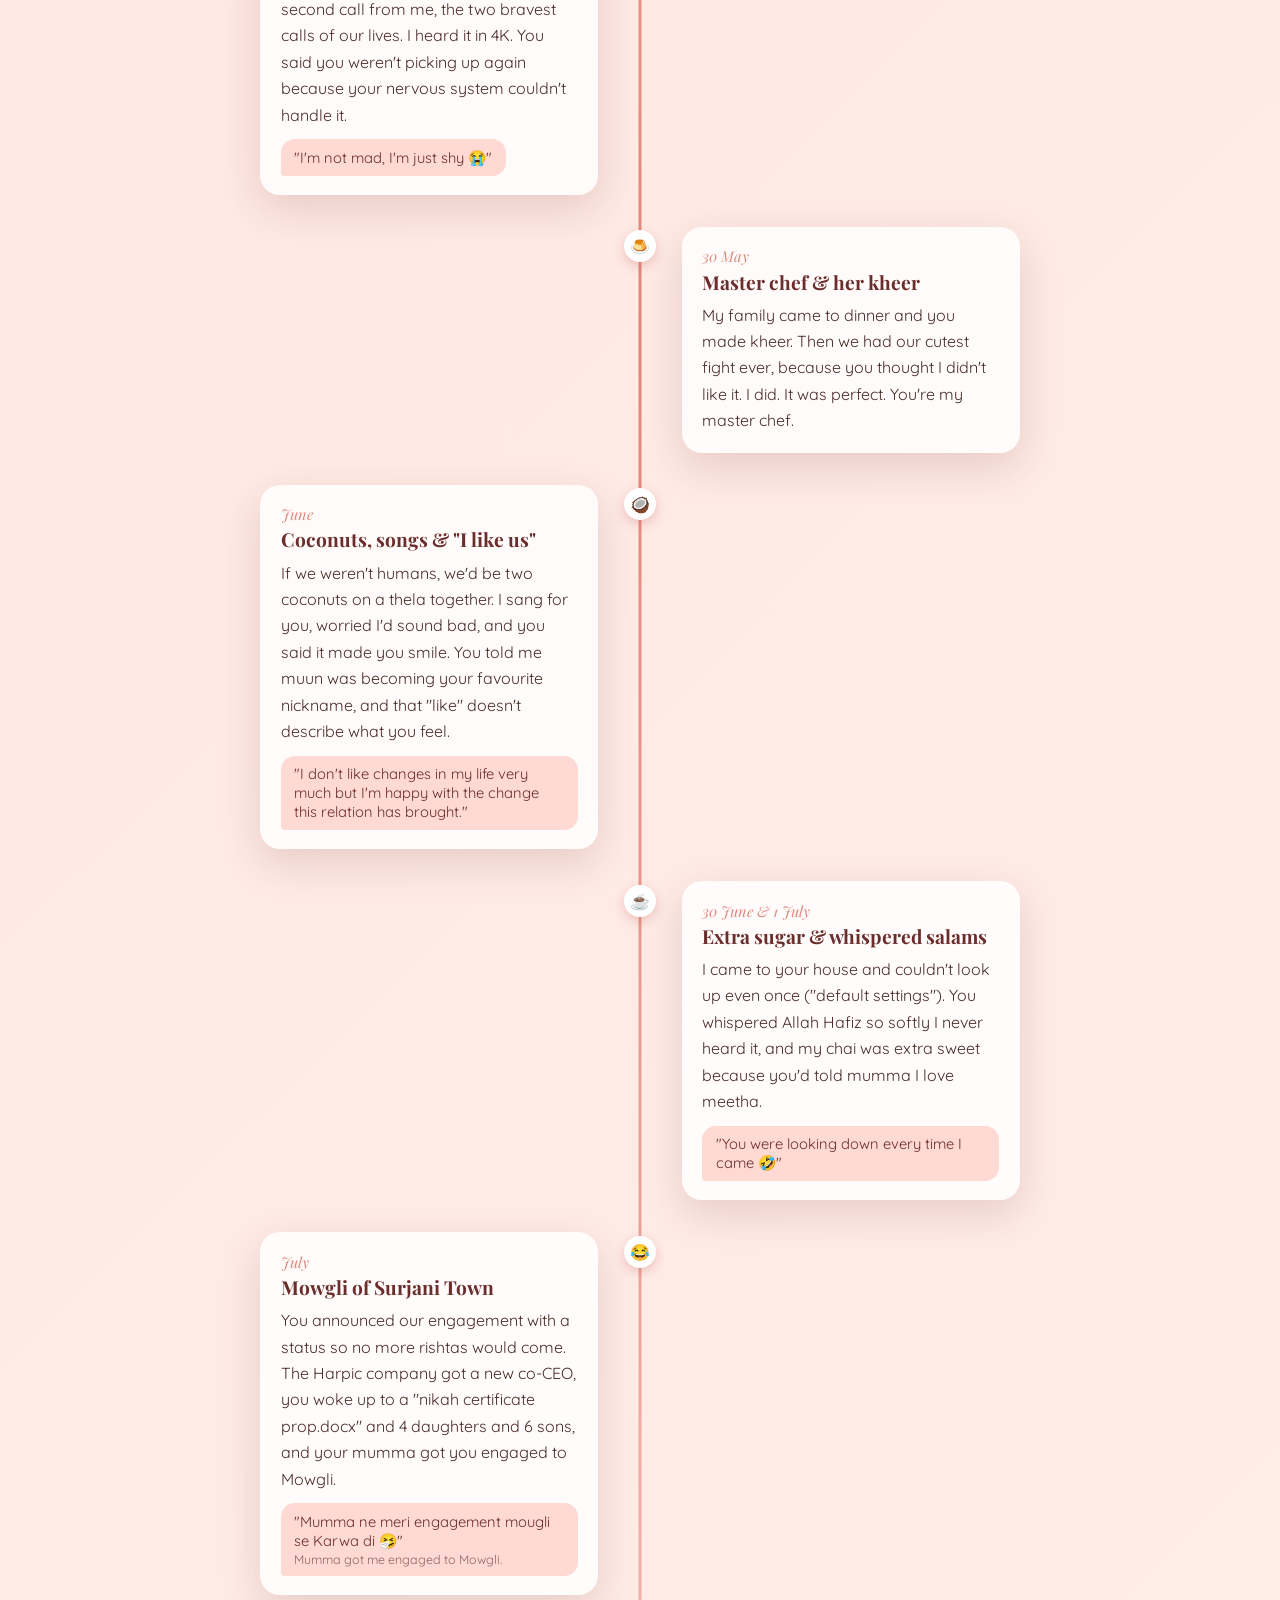
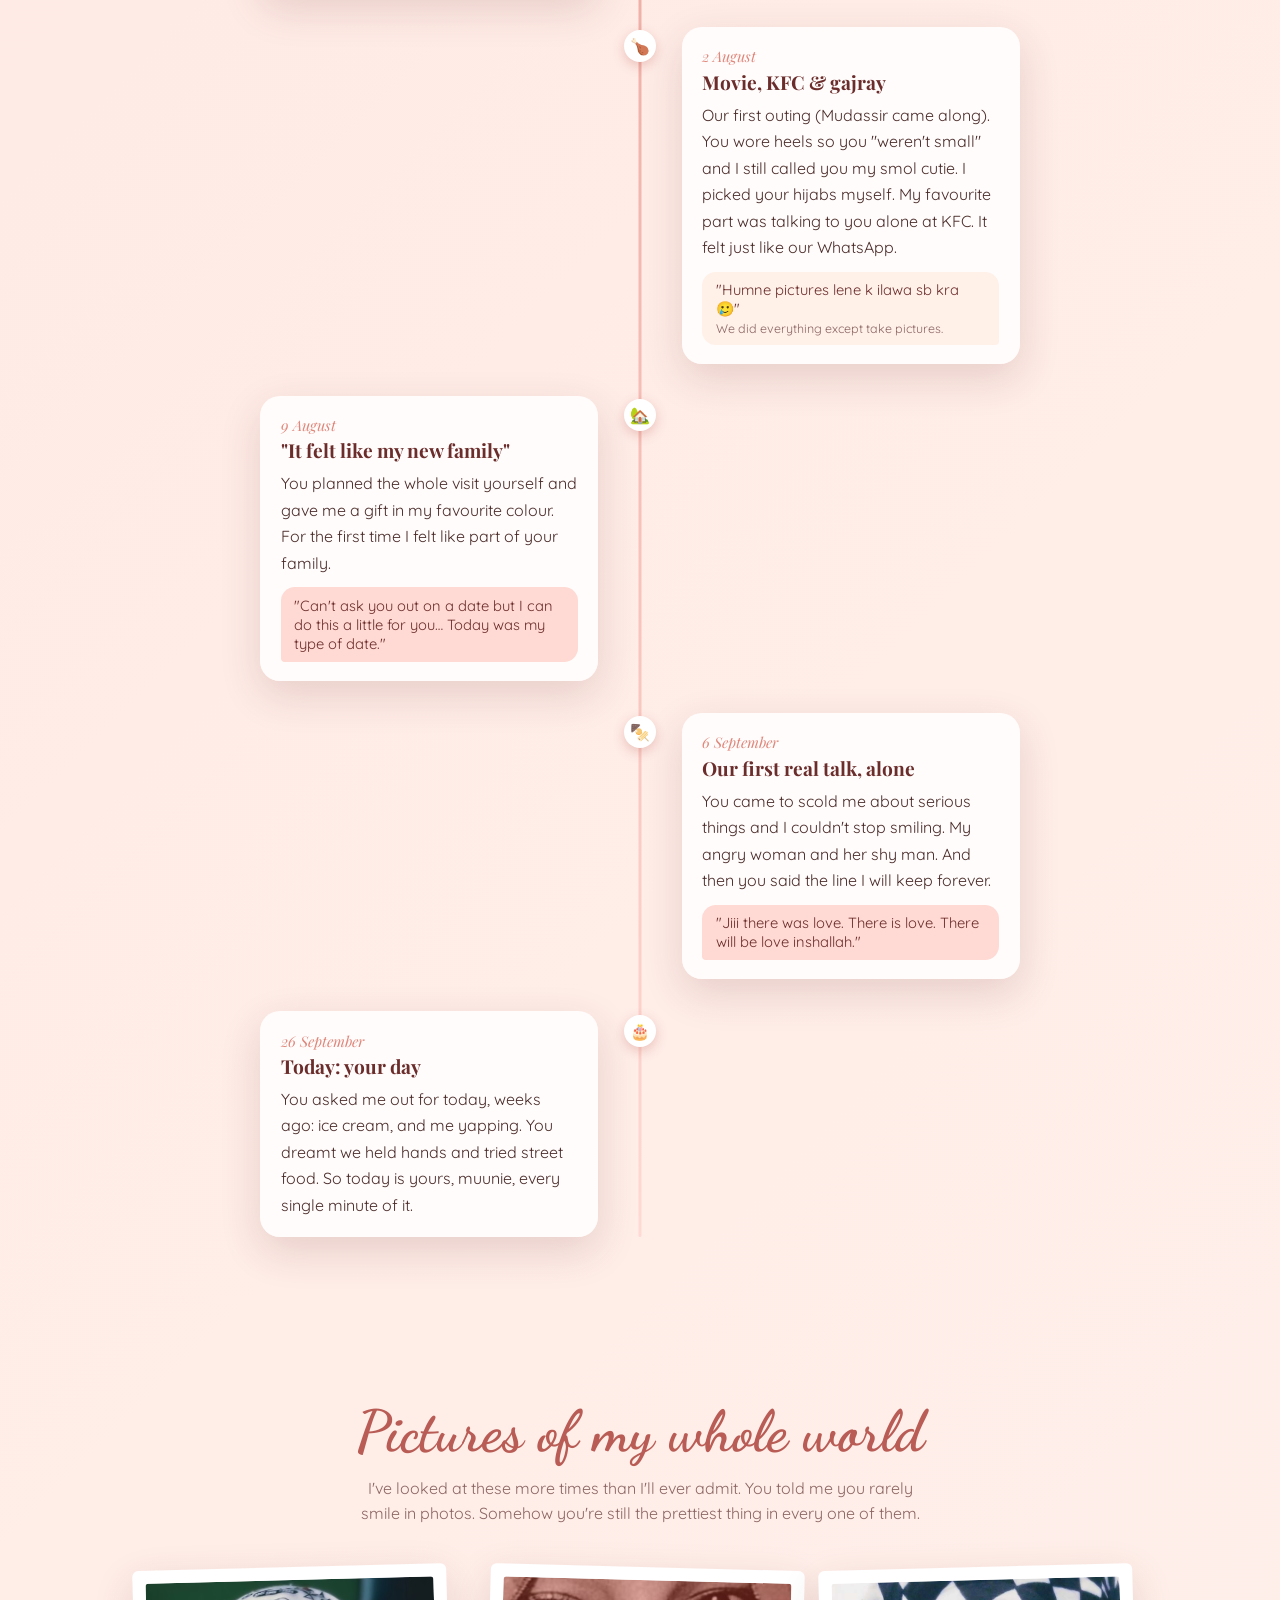
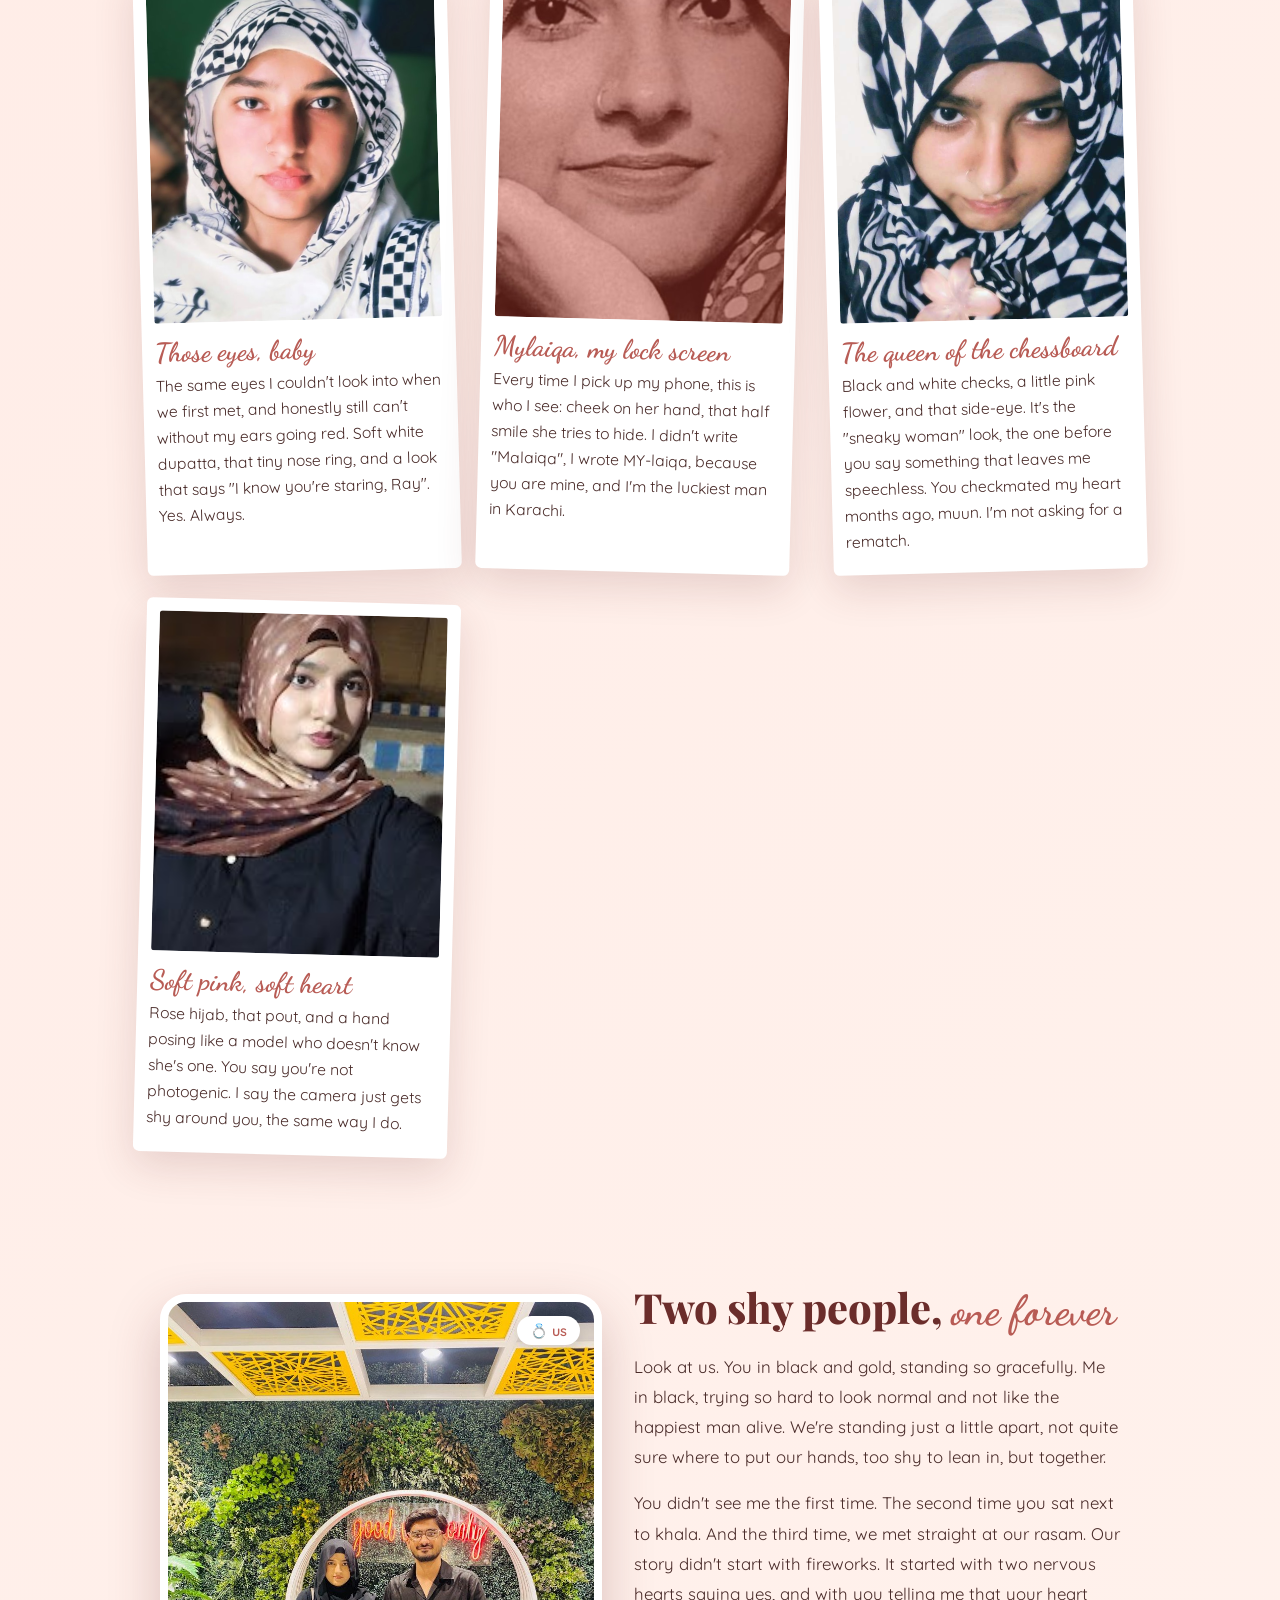
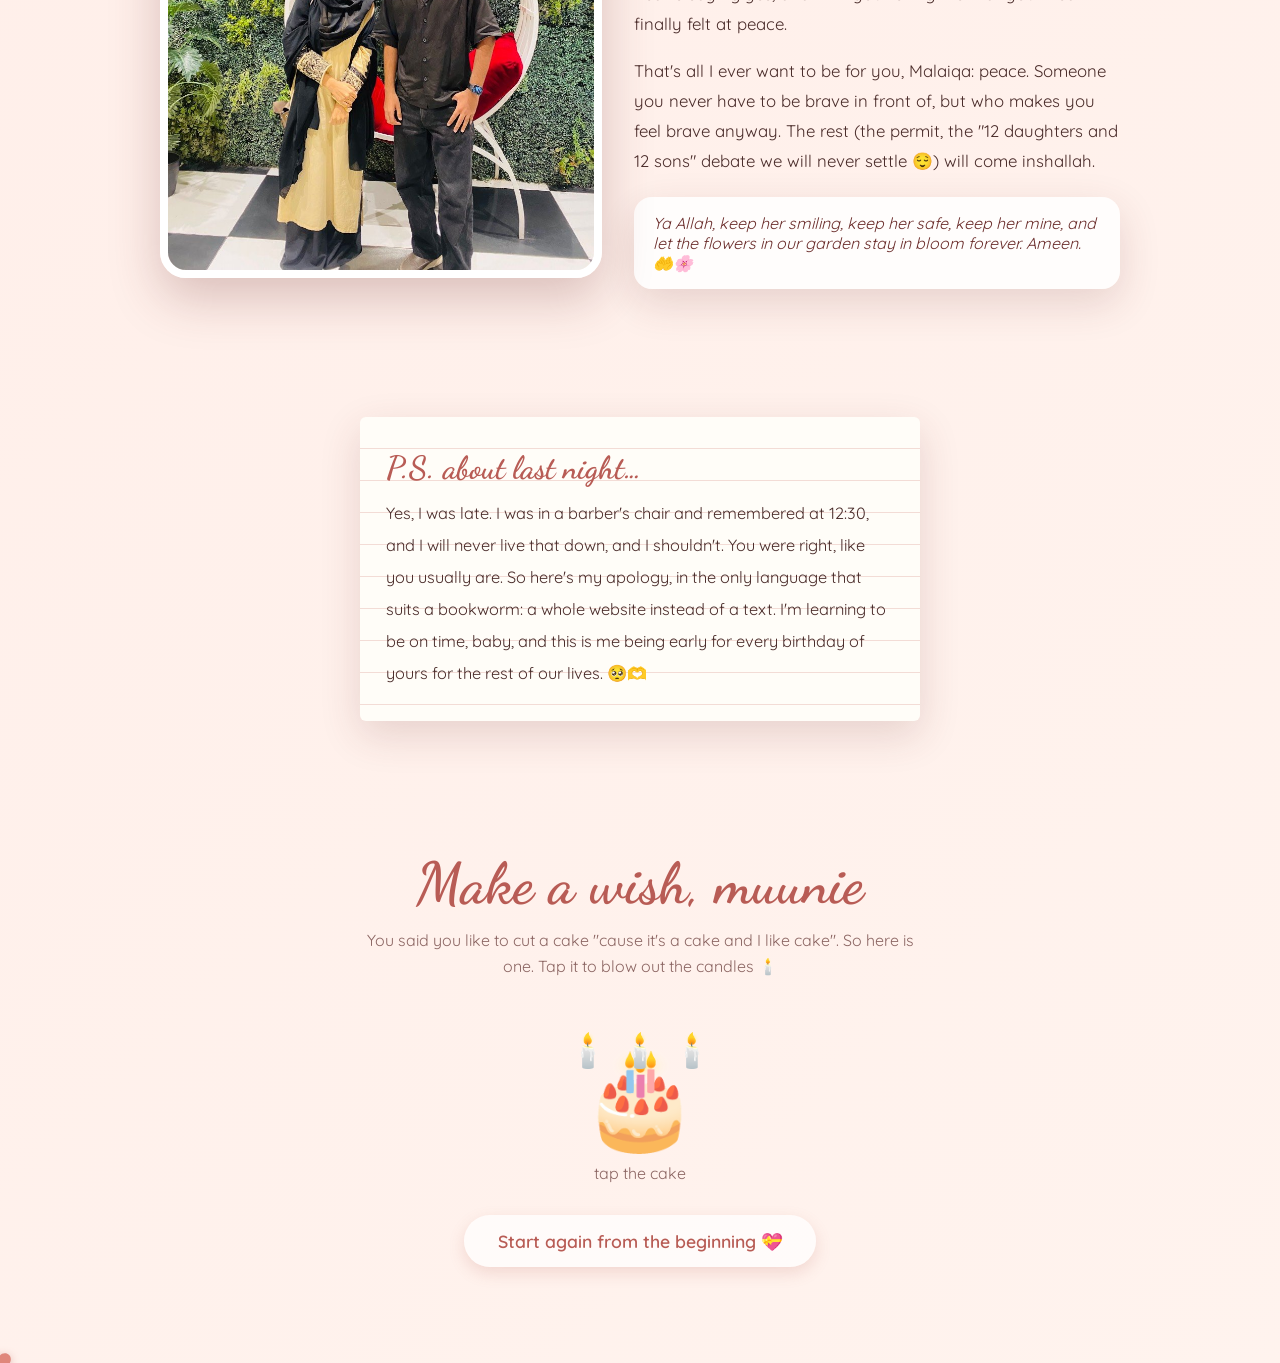
==== commit fbdcc18f: "Bundle GSAP locally instead of loading from CDN Co-Authored-By: Claude Opus 5.5 <noreply@anthropic.c" ====
--- a/memories.html
+++ b/memories.html
@@ -4,7 +4,7 @@
     <meta charset="UTF-8">
     <meta name="viewport" content="width=device-width, initial-scale=1.0">
     <title>Our Little Story 🎀</title>
-    <script src="https://cdnjs.cloudflare.com/ajax/libs/gsap/3.12.2/gsap.min.js"></script>
+    <script src="gsap.min.js"></script>
     <link rel="stylesheet" href="style.css">
     <style>
         section { position: relative; z-index: 2; padding: 4rem 1.25rem; }
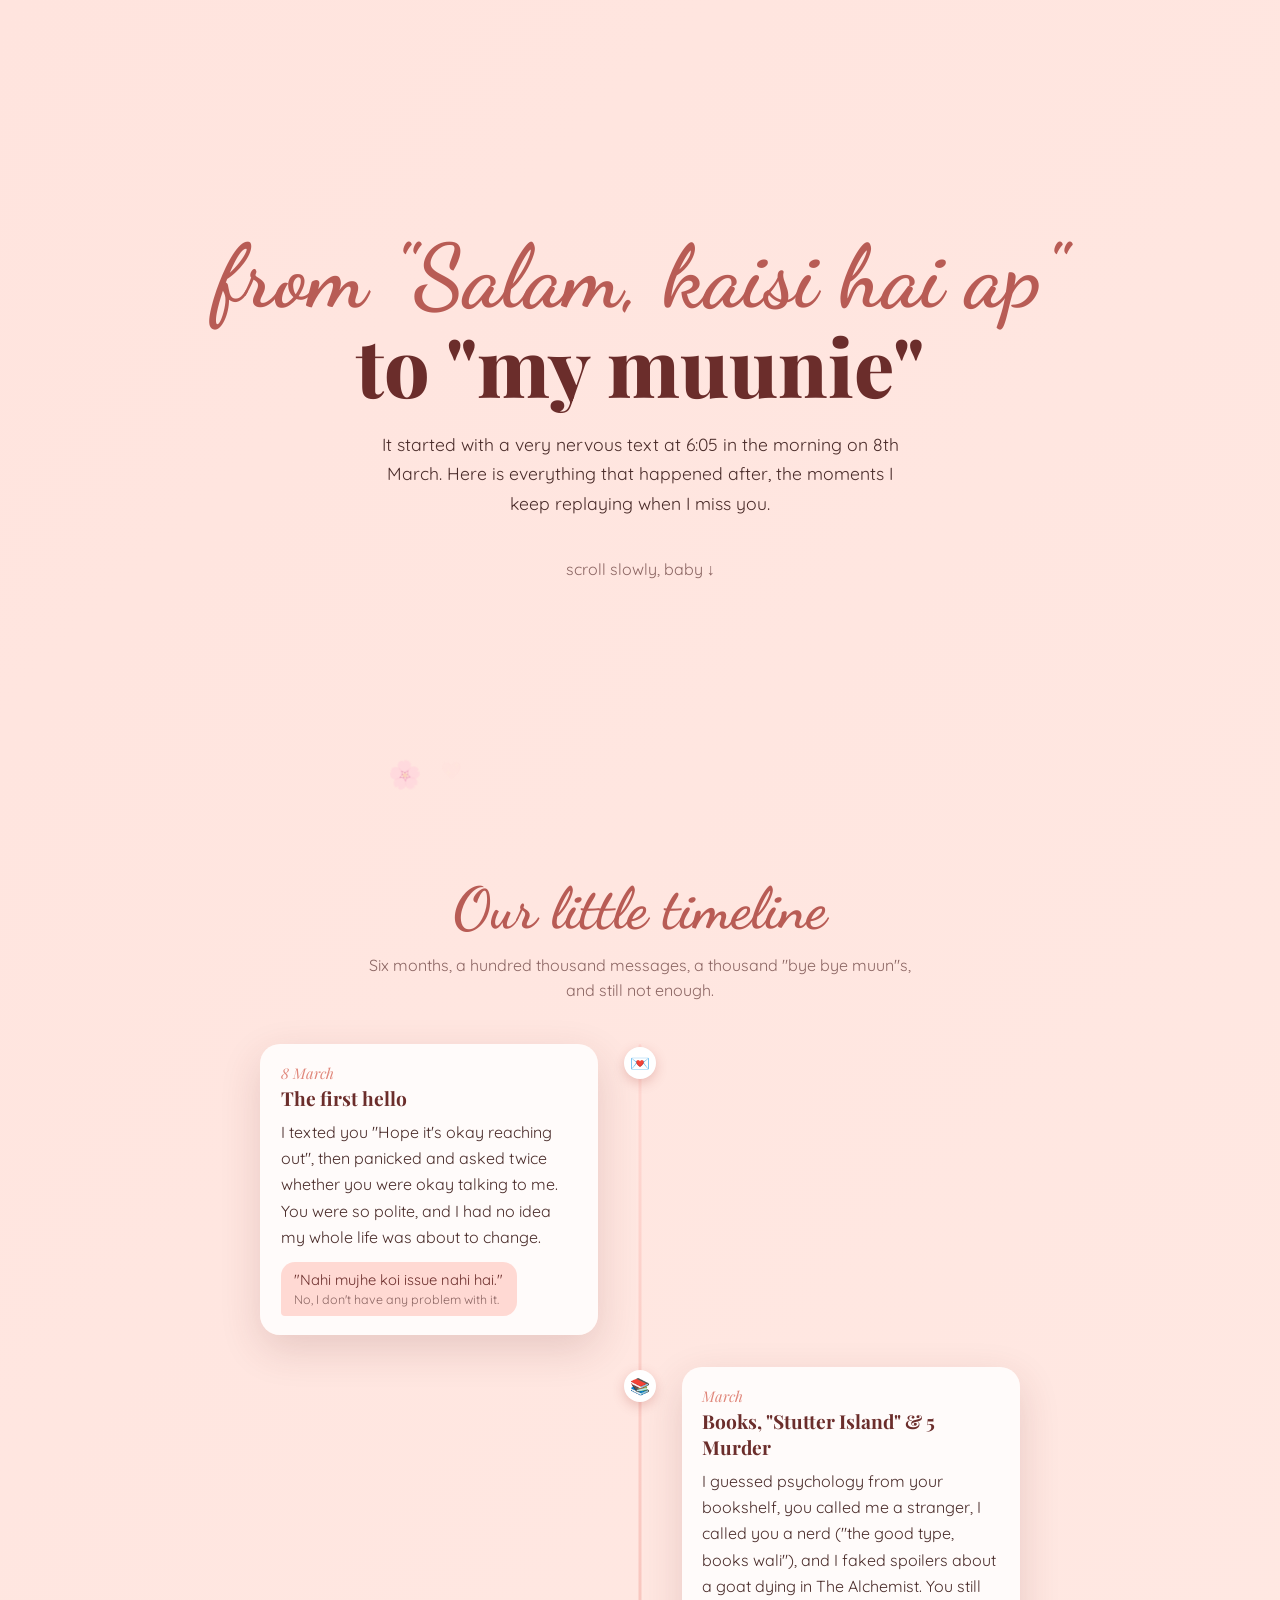
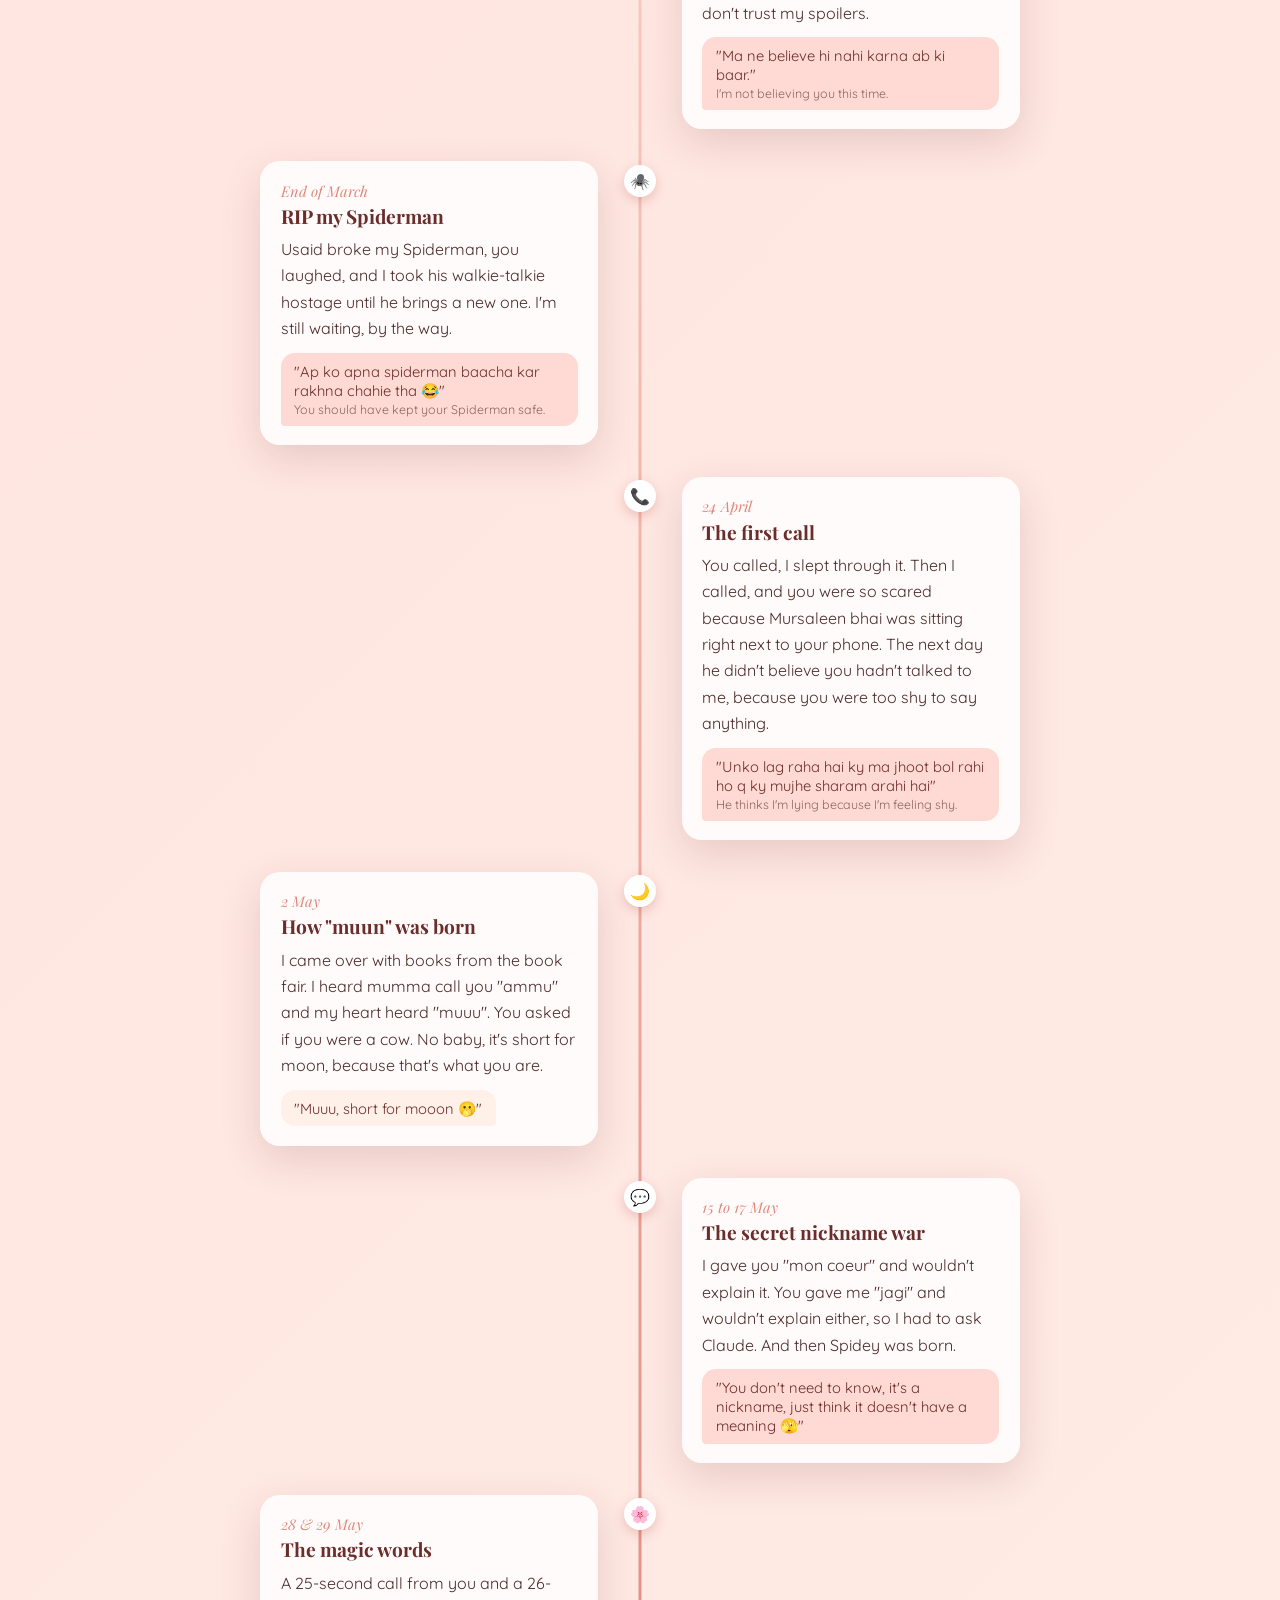
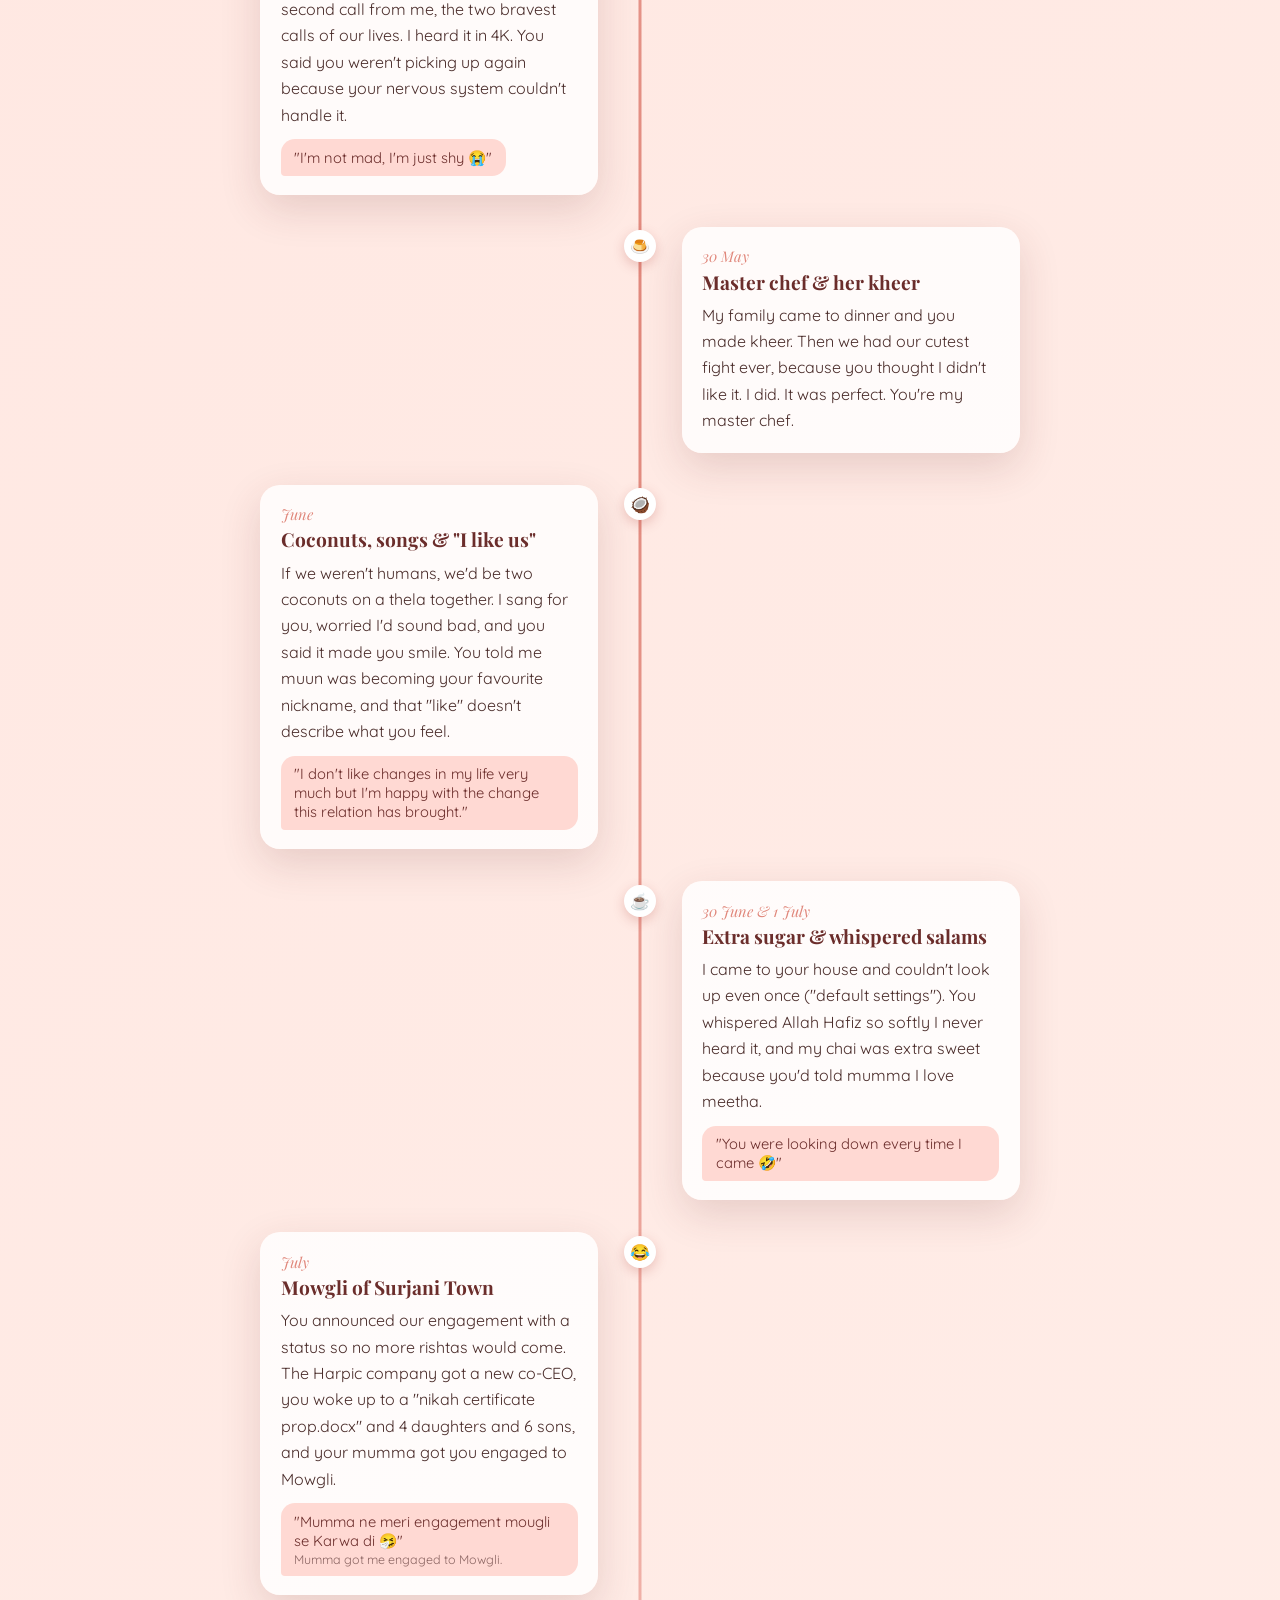
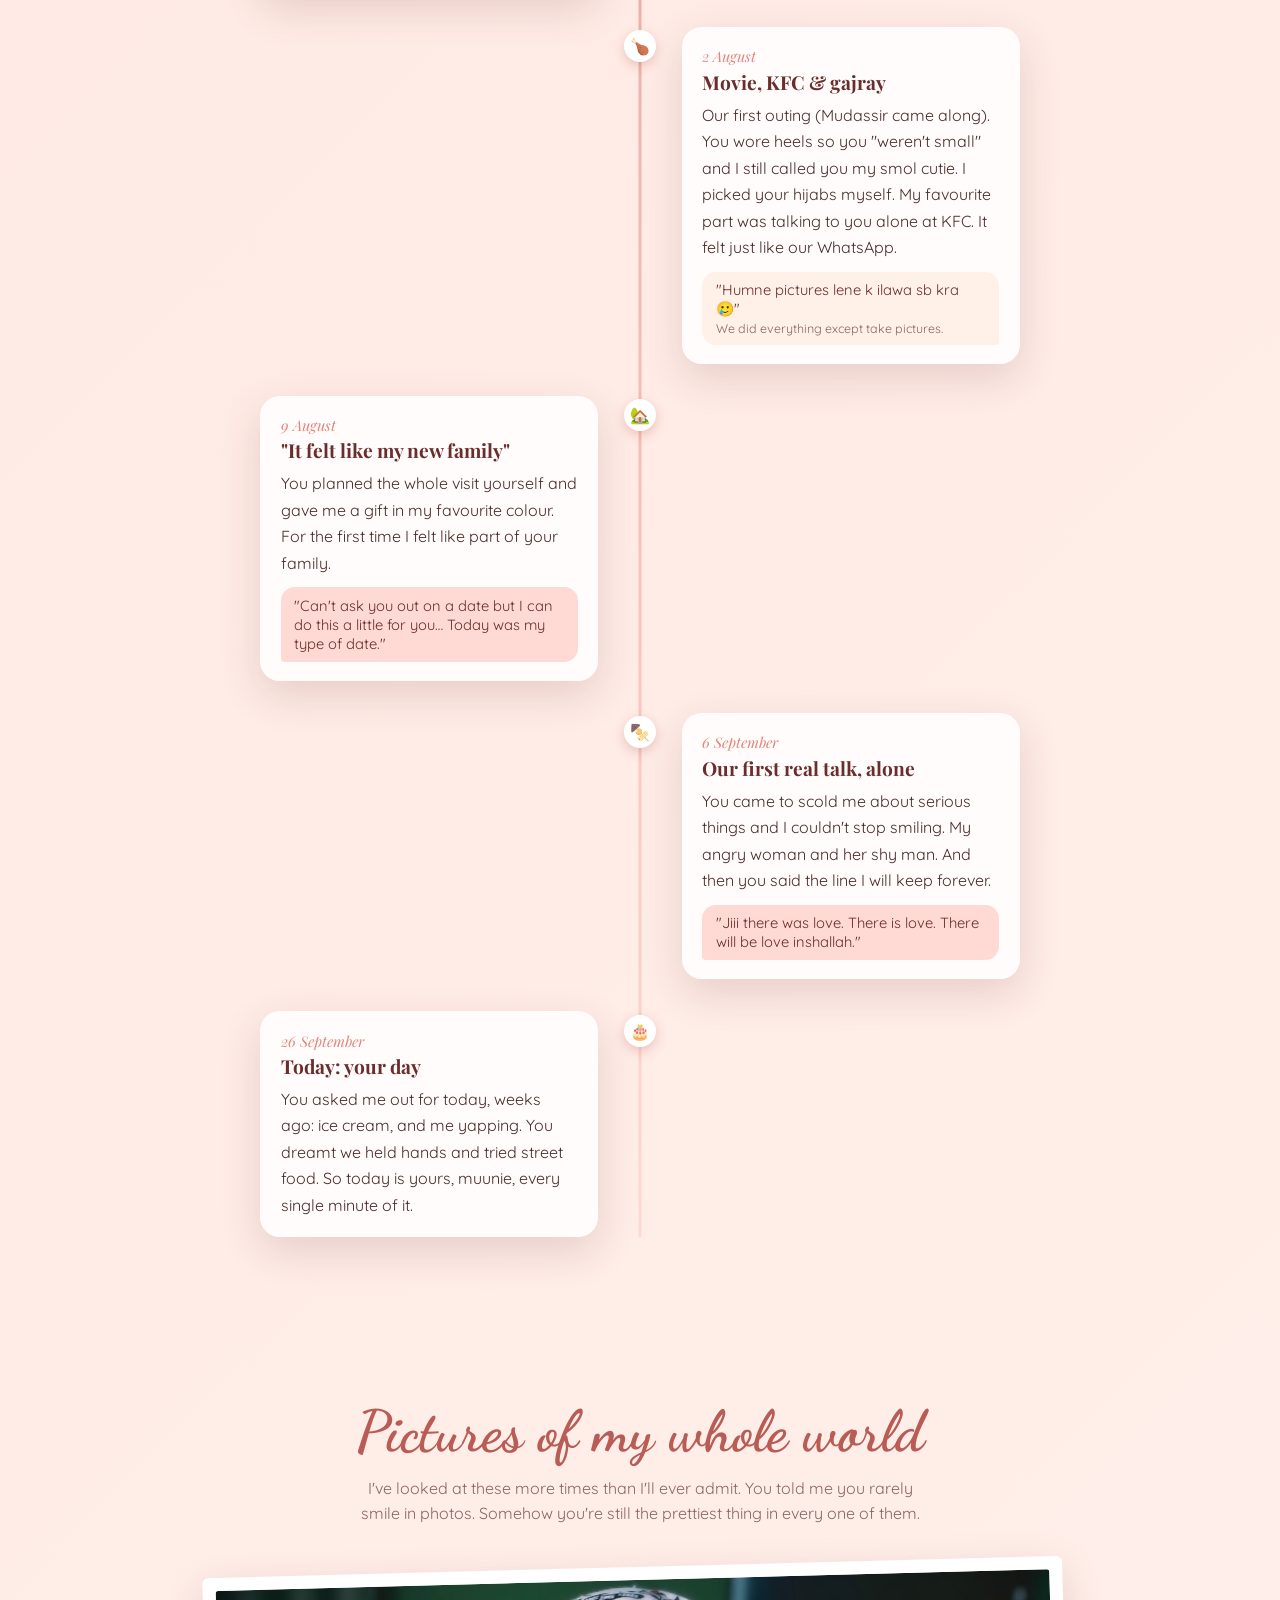
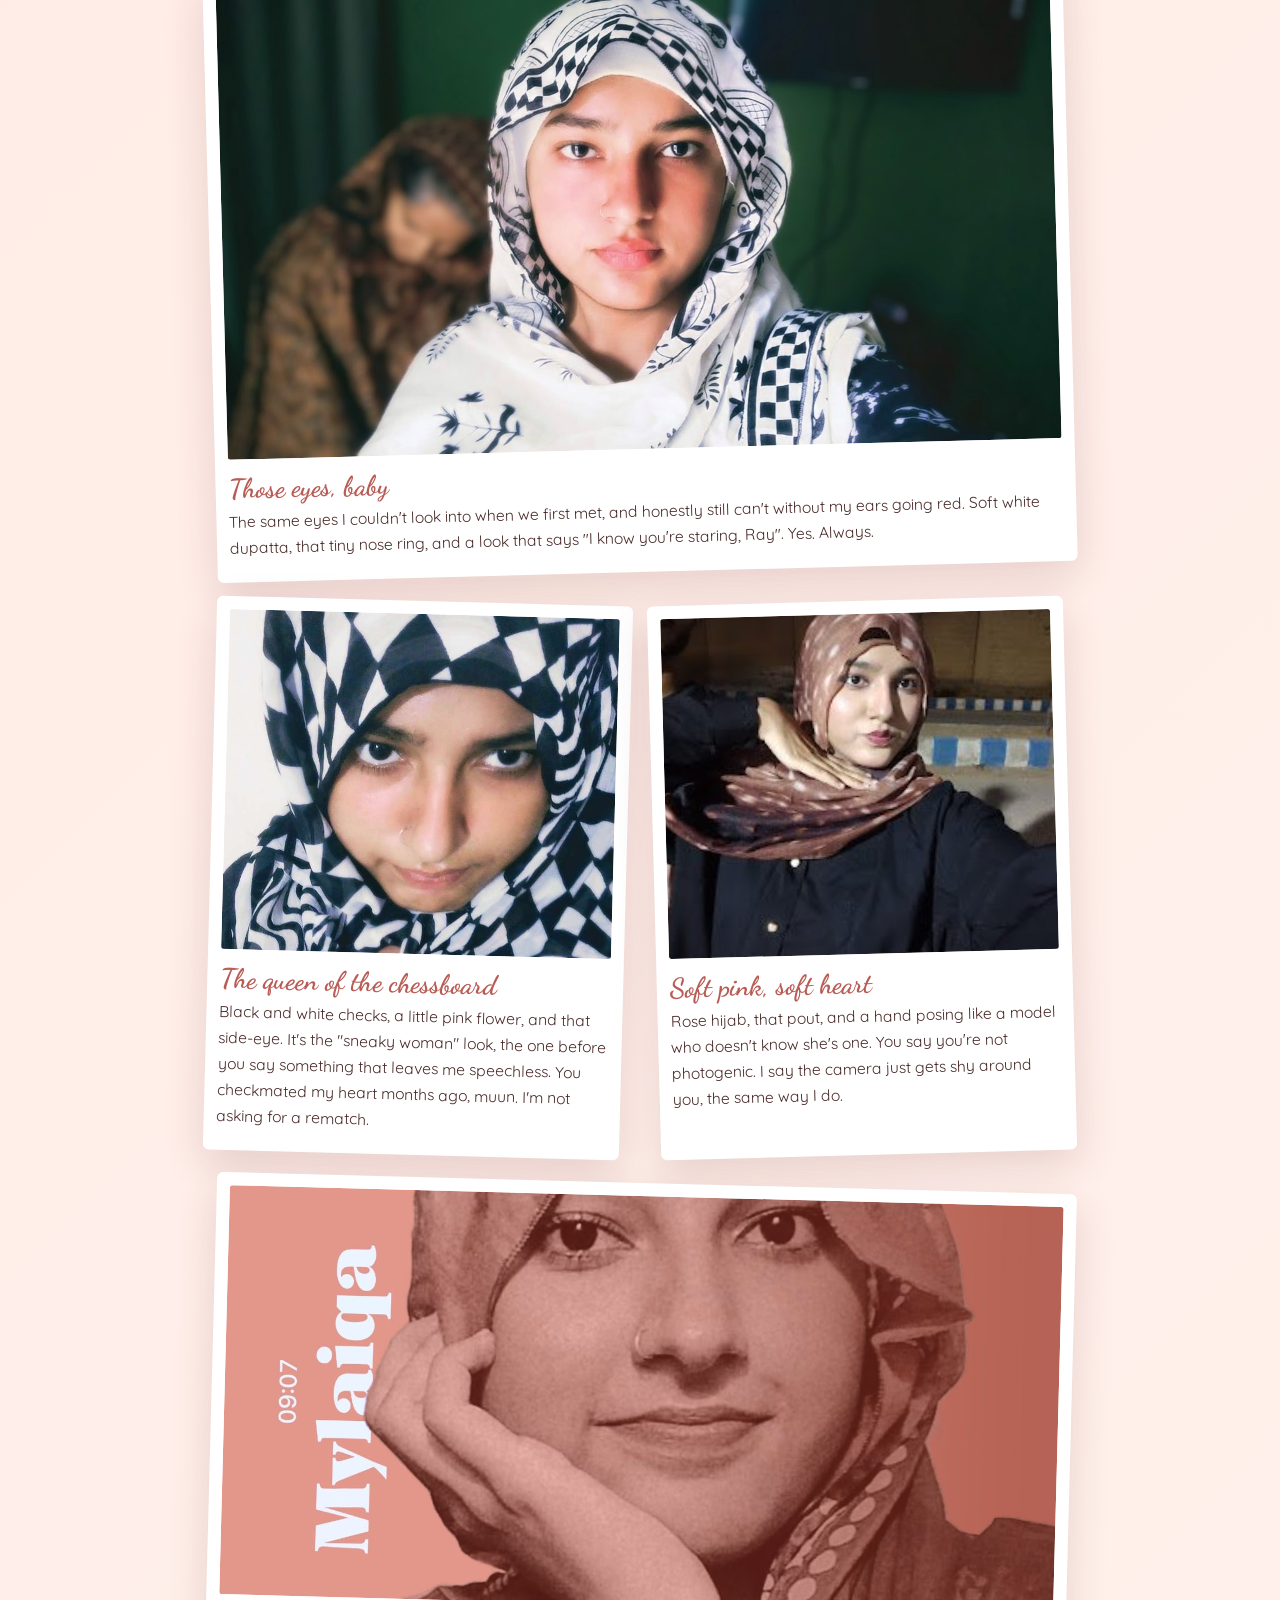
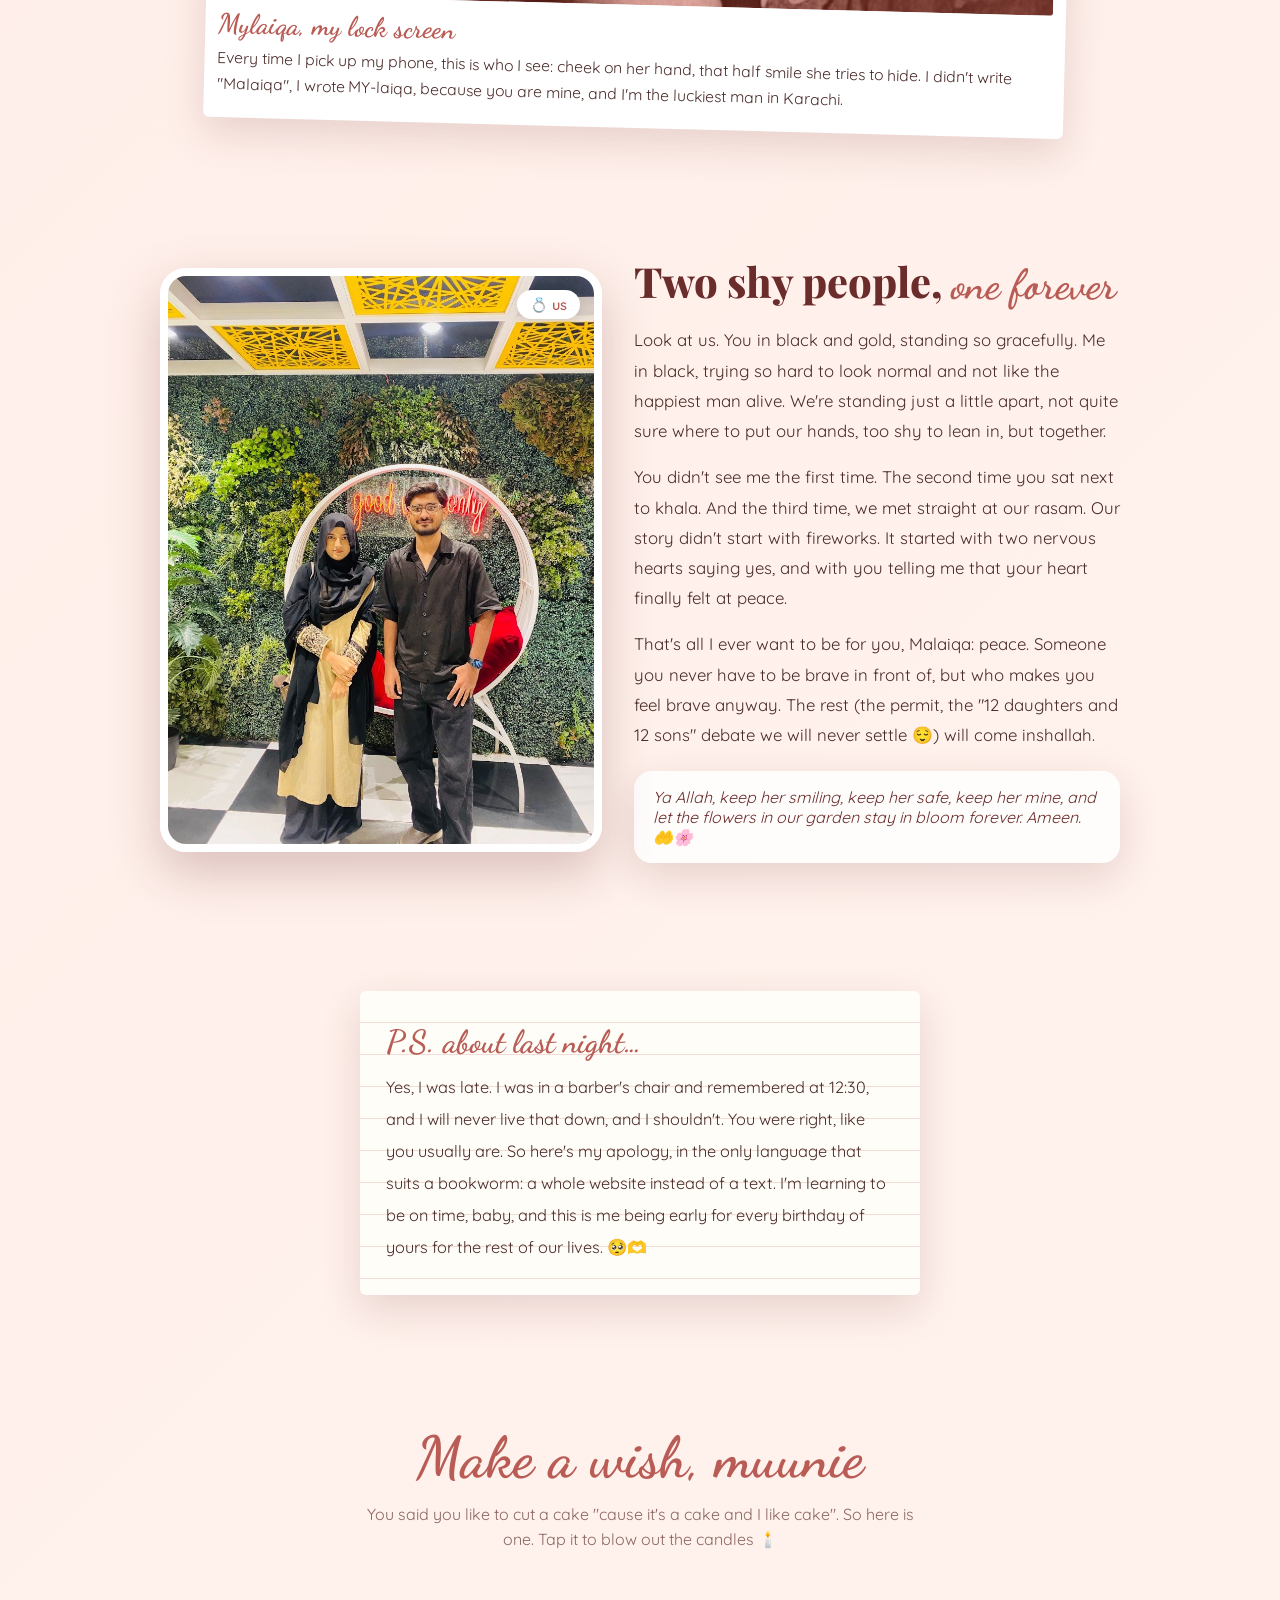
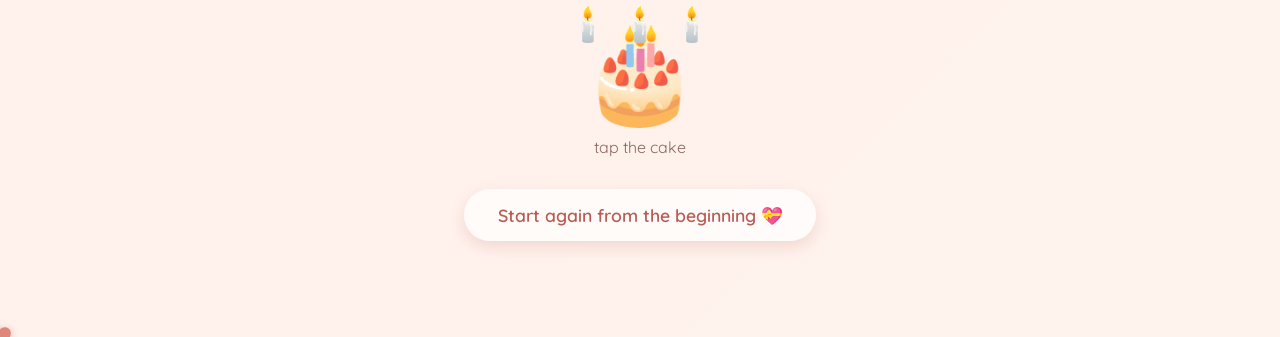
==== commit f5393921: "Polish gallery layout, add README Co-Authored-By: Claude Opus 5.5 <noreply@anthropic.com> Claude-Ses" ====
--- a/memories.html
+++ b/memories.html
@@ -41,7 +41,8 @@
         }
 
         /* gallery */
-        .gallery { display: grid; grid-template-columns: repeat(auto-fit, minmax(280px, 1fr)); gap: 1.8rem; }
+        .gallery { display: grid; grid-template-columns: 1fr; gap: 1.8rem; max-width: 860px; margin: 0 auto; }
+        @media (min-width: 700px) { .gallery { grid-template-columns: 1fr 1fr; } }
         .photo { background: #fff; padding: .8rem .8rem 1.3rem; border-radius: 6px; box-shadow: var(--shadow); transition: transform .4s ease; }
         .photo:nth-child(odd) { transform: rotate(-1.5deg); }
         .photo:nth-child(even) { transform: rotate(1.5deg); }
@@ -50,7 +51,7 @@
         .photo h3 { font-family: 'Dancing Script', cursive; color: var(--rose-deep); font-size: 1.7rem; margin: .8rem 0 .3rem; }
         .photo p { line-height: 1.65; font-size: .98rem; color: var(--ink); }
         .photo.wide { grid-column: 1 / -1; }
-        .photo.wide img { height: auto; max-height: 460px; object-position: center 30%; }
+        .photo.wide img { height: auto; }
 
         /* engagement */
         .engagement .inner { display: grid; gap: 2rem; align-items: center; max-width: 960px; margin: 0 auto; }
@@ -258,16 +259,10 @@
             <p class="section-sub reveal">I've looked at these more times than I'll ever admit. You told me you rarely smile in photos. Somehow you're still the prettiest thing in every one of them.</p>
 
             <div class="gallery">
-                <div class="photo reveal">
+                <div class="photo wide reveal">
                     <img src="images/muunie-white-dupatta.jpg" alt="Malaiqa in a white patterned dupatta">
                     <h3>Those eyes, baby</h3>
                     <p>The same eyes I couldn't look into when we first met, and honestly still can't without my ears going red. Soft white dupatta, that tiny nose ring, and a look that says "I know you're staring, Ray". Yes. Always.</p>
-                </div>
-
-                <div class="photo reveal">
-                    <img src="images/mylaiqa-rose.jpg" alt="Malaiqa on the lock screen, with the name Mylaiqa" style="object-position: 60% center;">
-                    <h3>Mylaiqa, my lock screen</h3>
-                    <p>Every time I pick up my phone, this is who I see: cheek on her hand, that half smile she tries to hide. I didn't write "Malaiqa", I wrote MY-laiqa, because you are mine, and I'm the luckiest man in Karachi.</p>
                 </div>
 
                 <div class="photo reveal">
@@ -281,6 +276,12 @@
                     <h3>Soft pink, soft heart</h3>
                     <p>Rose hijab, that pout, and a hand posing like a model who doesn't know she's one. You say you're not photogenic. I say the camera just gets shy around you, the same way I do.</p>
                 </div>
+                <div class="photo wide reveal">
+                    <img src="images/mylaiqa-rose.jpg" alt="Malaiqa on the lock screen, with the name Mylaiqa">
+                    <h3>Mylaiqa, my lock screen</h3>
+                    <p>Every time I pick up my phone, this is who I see: cheek on her hand, that half smile she tries to hide. I didn't write "Malaiqa", I wrote MY-laiqa, because you are mine, and I'm the luckiest man in Karachi.</p>
+                </div>
+
             </div>
         </div>
     </section>
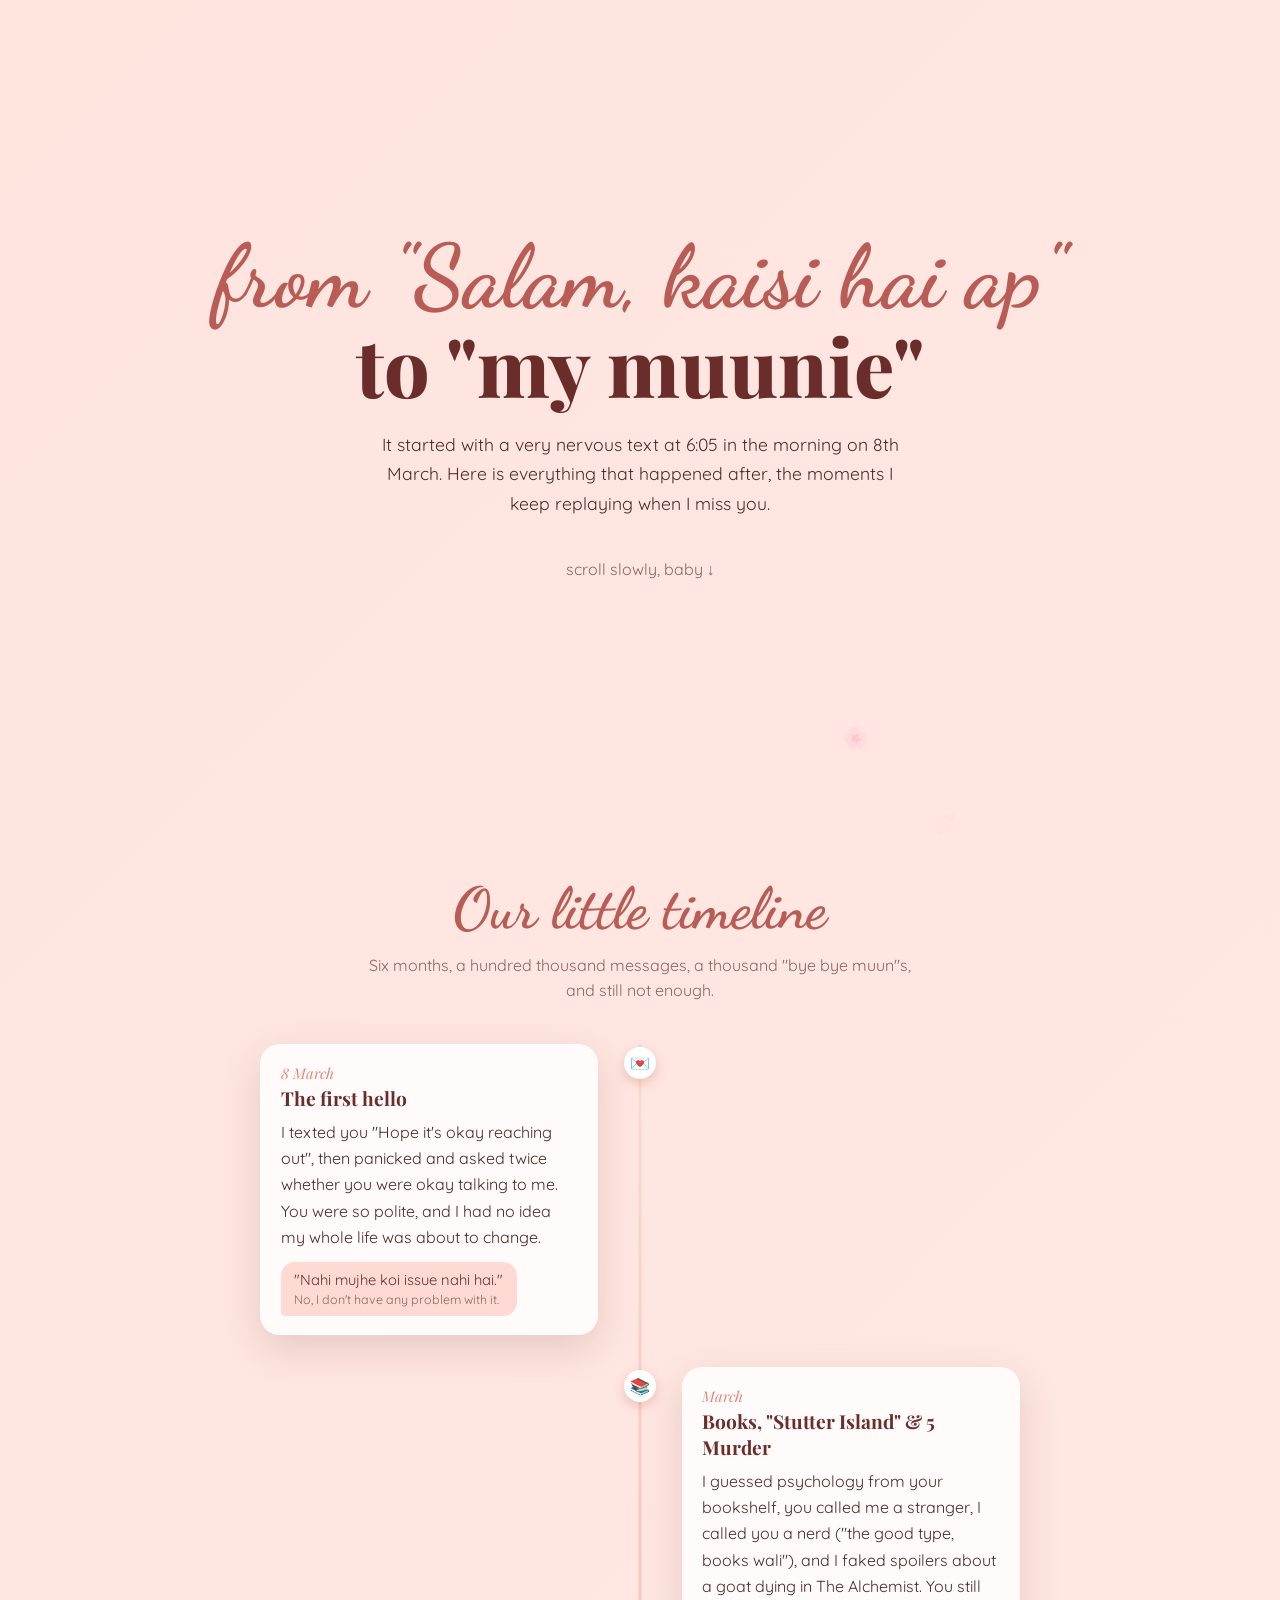
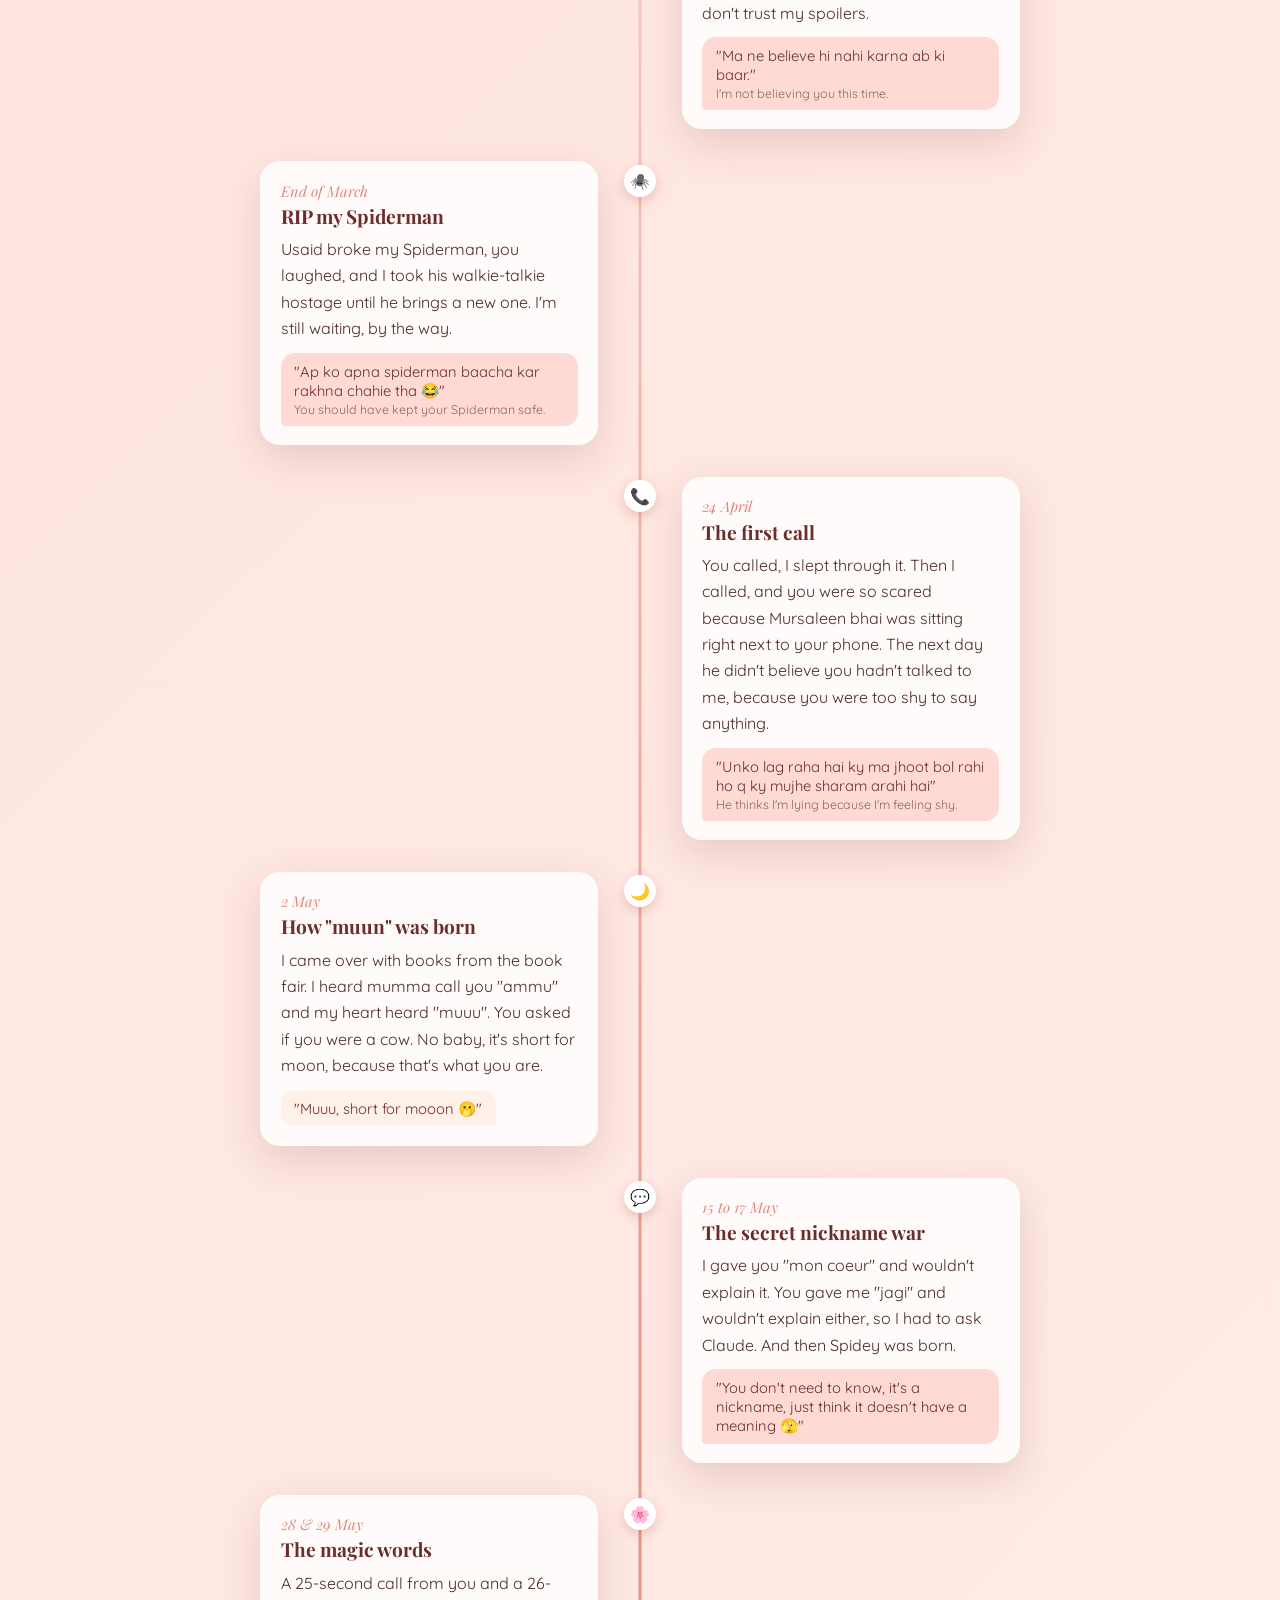
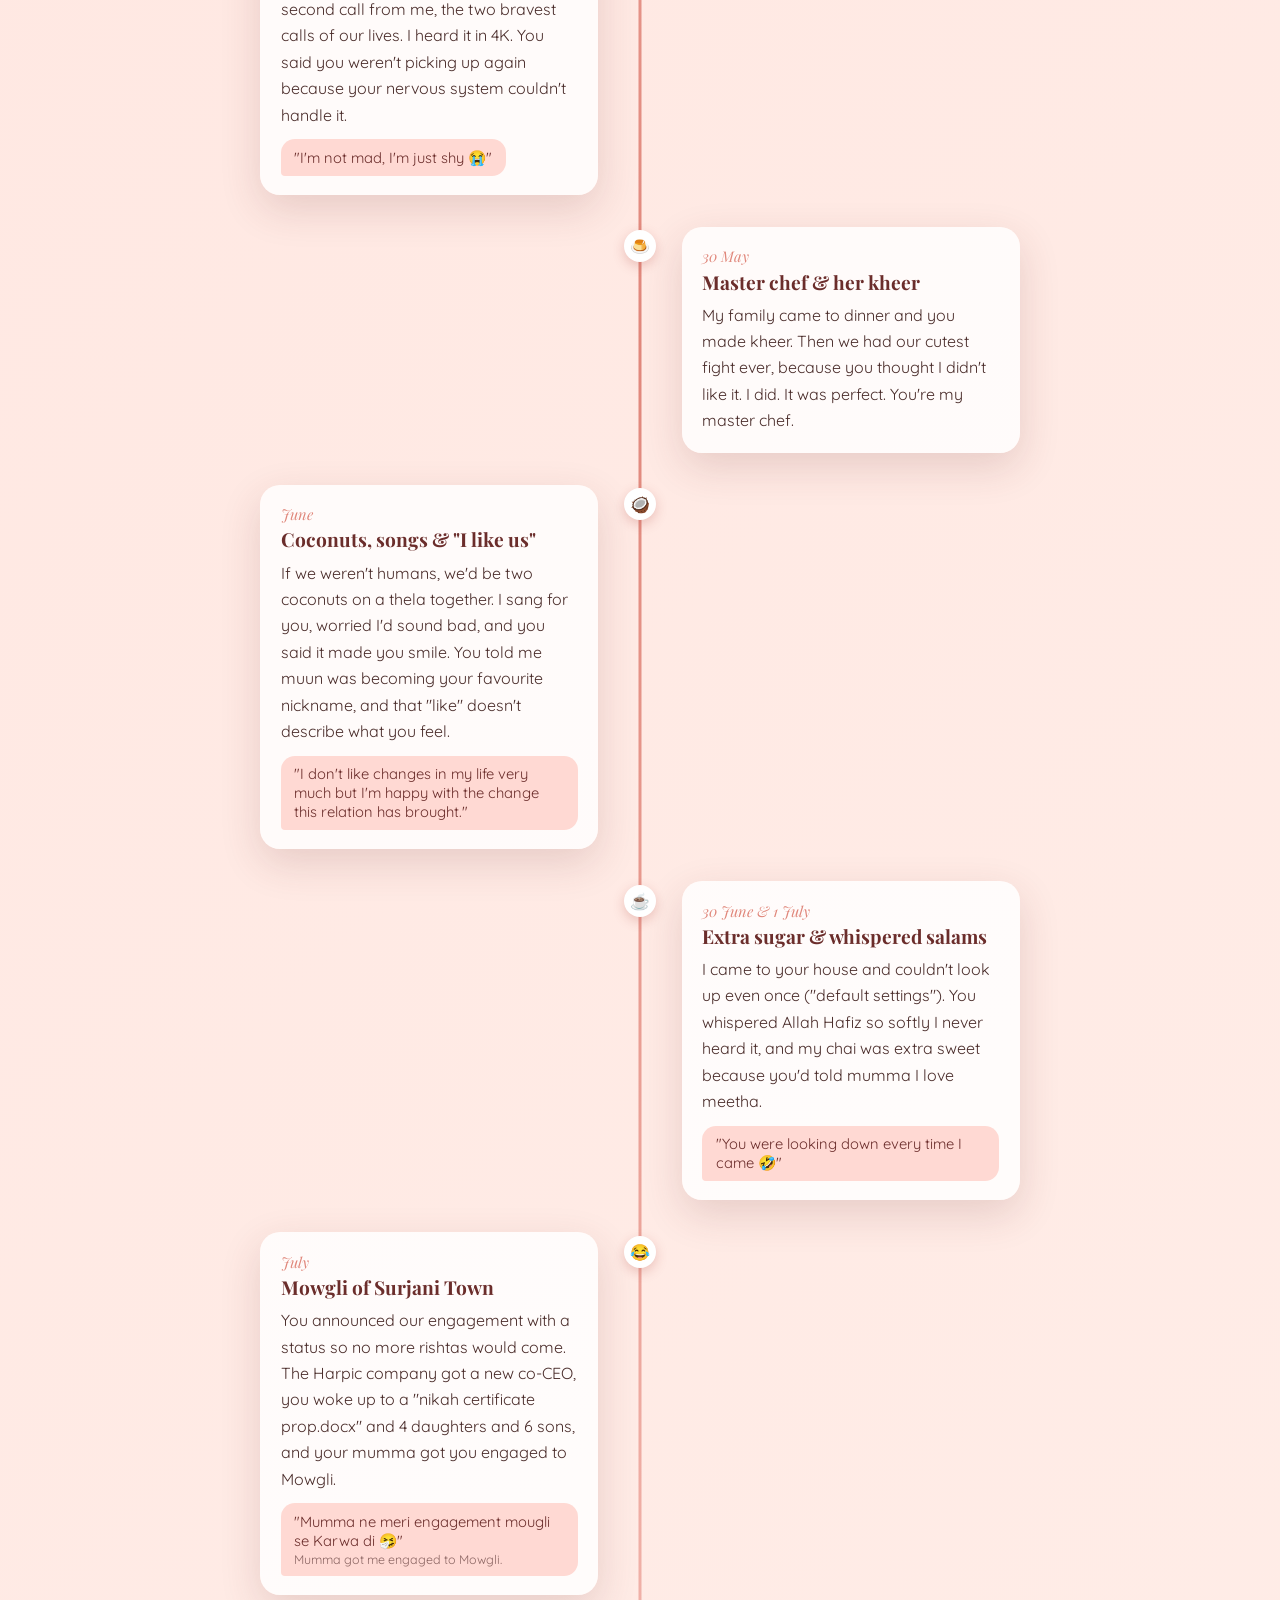
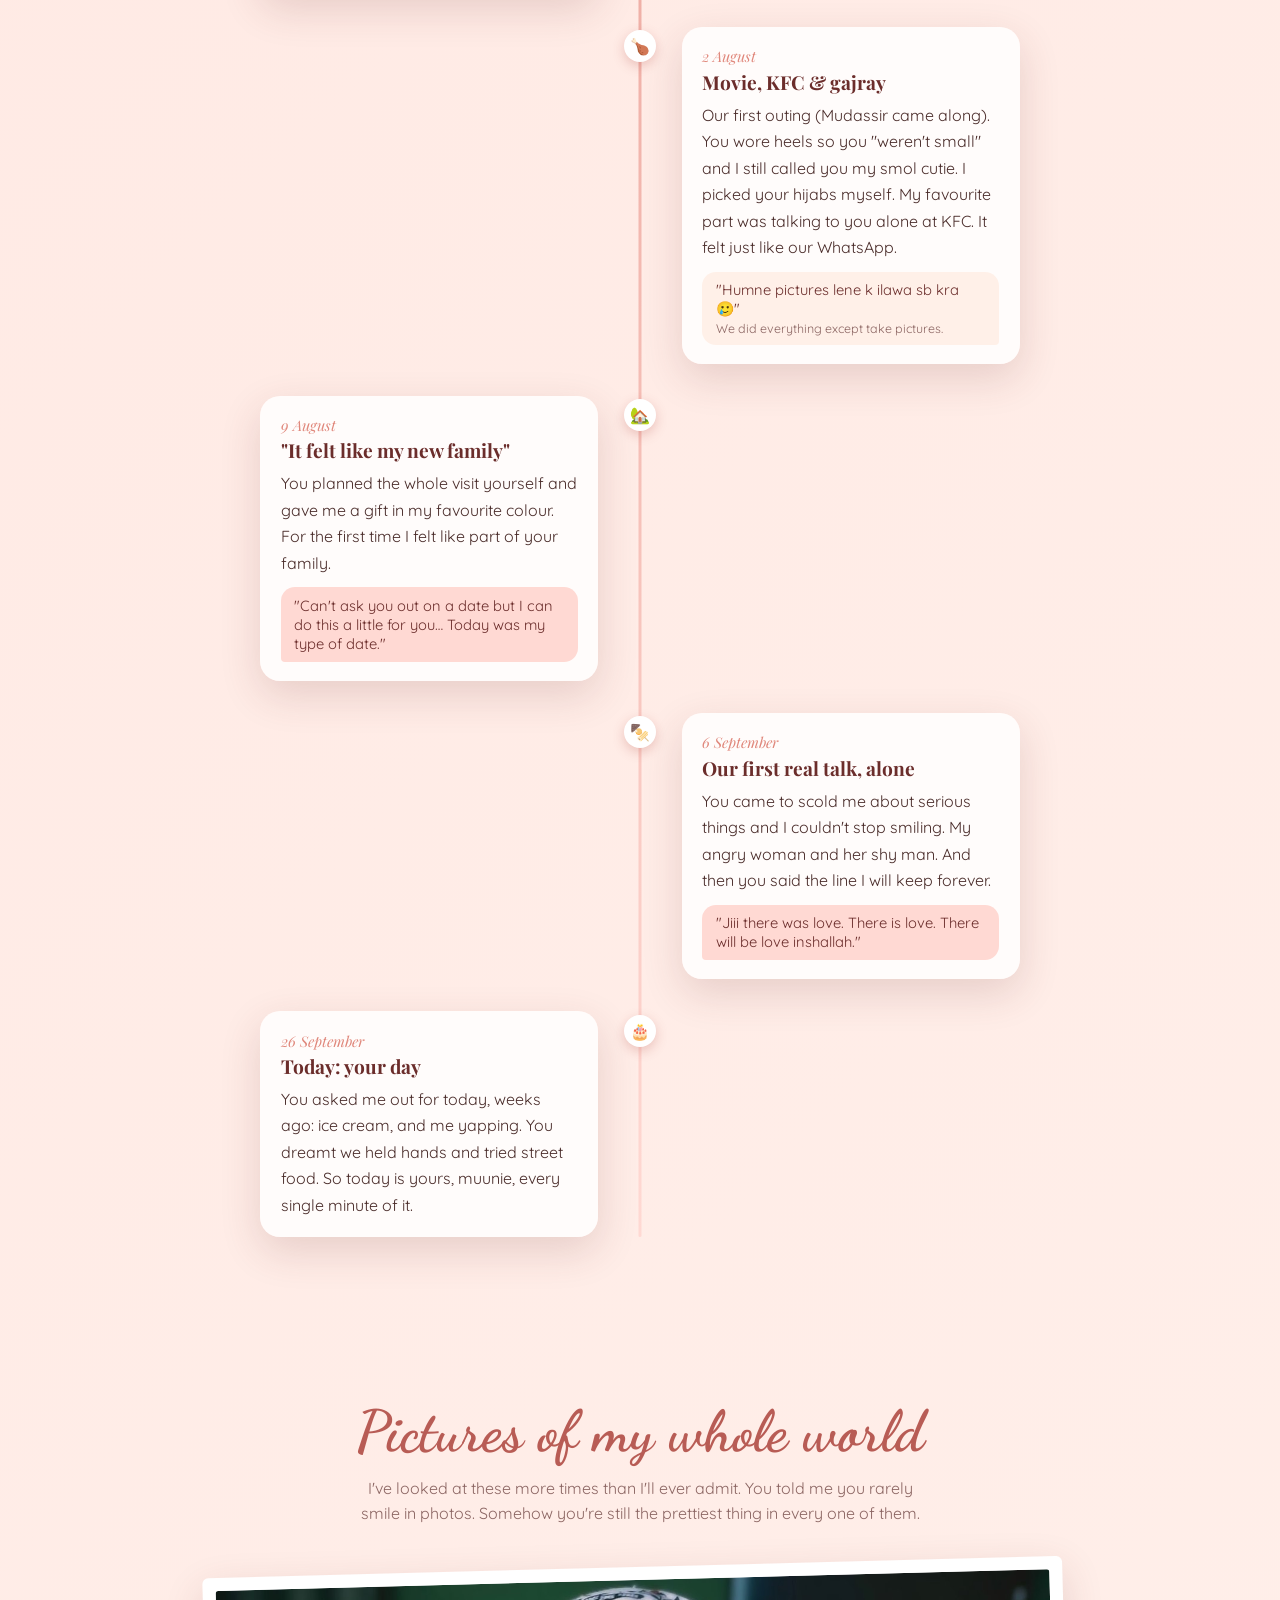
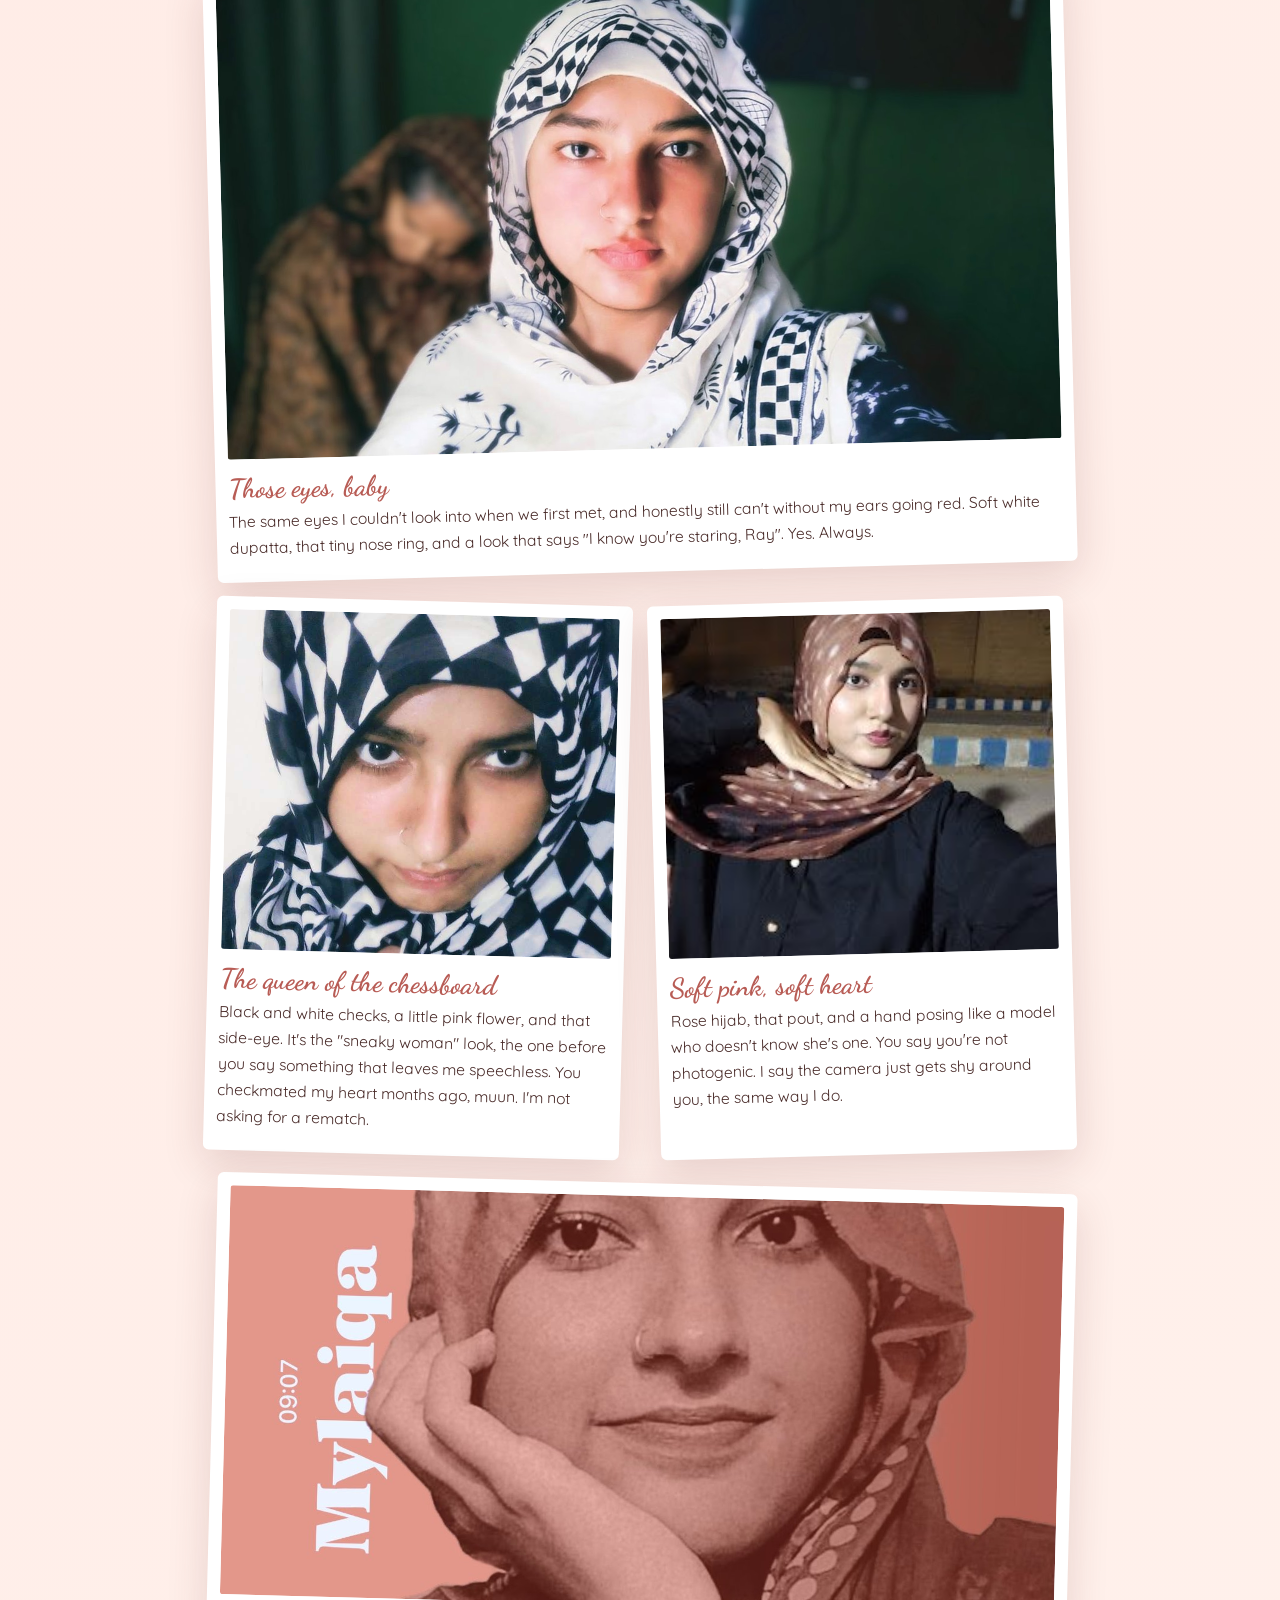
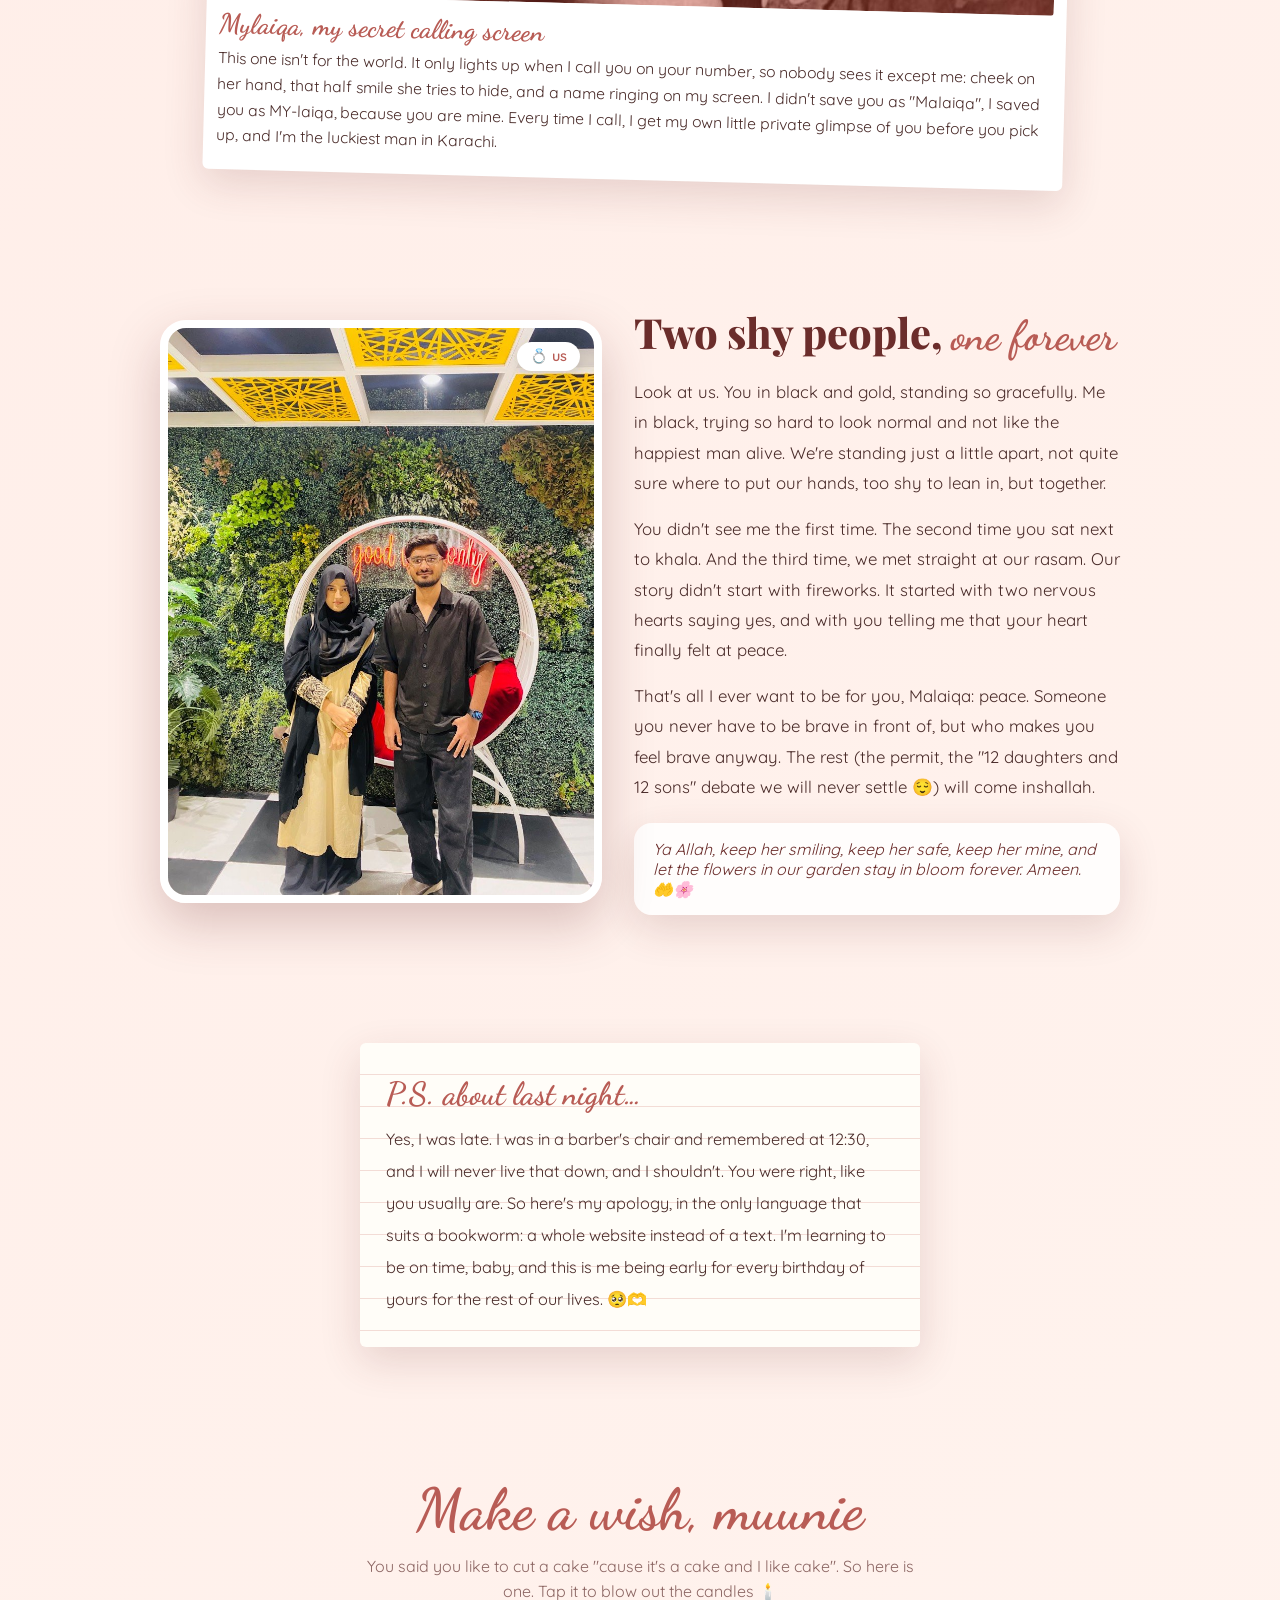
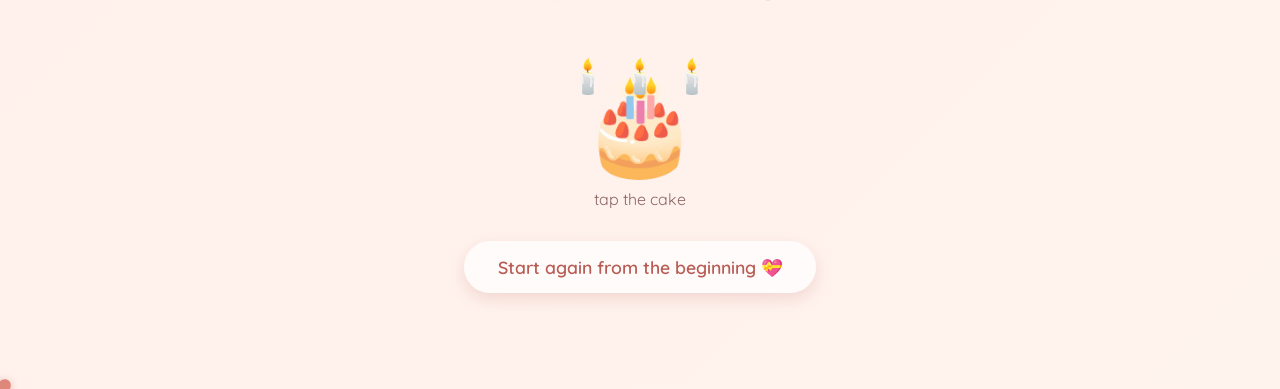
==== commit 83519d02: "Say Mama, and describe the Mylaiqa photo as his private calling screen Co-Authored-By: Claude Opus 5" ====
--- a/memories.html
+++ b/memories.html
@@ -277,9 +277,9 @@
                     <p>Rose hijab, that pout, and a hand posing like a model who doesn't know she's one. You say you're not photogenic. I say the camera just gets shy around you, the same way I do.</p>
                 </div>
                 <div class="photo wide reveal">
-                    <img src="images/mylaiqa-rose.jpg" alt="Malaiqa on the lock screen, with the name Mylaiqa">
-                    <h3>Mylaiqa, my lock screen</h3>
-                    <p>Every time I pick up my phone, this is who I see: cheek on her hand, that half smile she tries to hide. I didn't write "Malaiqa", I wrote MY-laiqa, because you are mine, and I'm the luckiest man in Karachi.</p>
+                    <img src="images/mylaiqa-rose.jpg" alt="Malaiqa on the calling screen, with the name Mylaiqa">
+                    <h3>Mylaiqa, my secret calling screen</h3>
+                    <p>This one isn't for the world. It only lights up when I call you on your number, so nobody sees it except me: cheek on her hand, that half smile she tries to hide, and a name ringing on my screen. I didn't save you as "Malaiqa", I saved you as MY-laiqa, because you are mine. Every time I call, I get my own little private glimpse of you before you pick up, and I'm the luckiest man in Karachi.</p>
                 </div>
 
             </div>
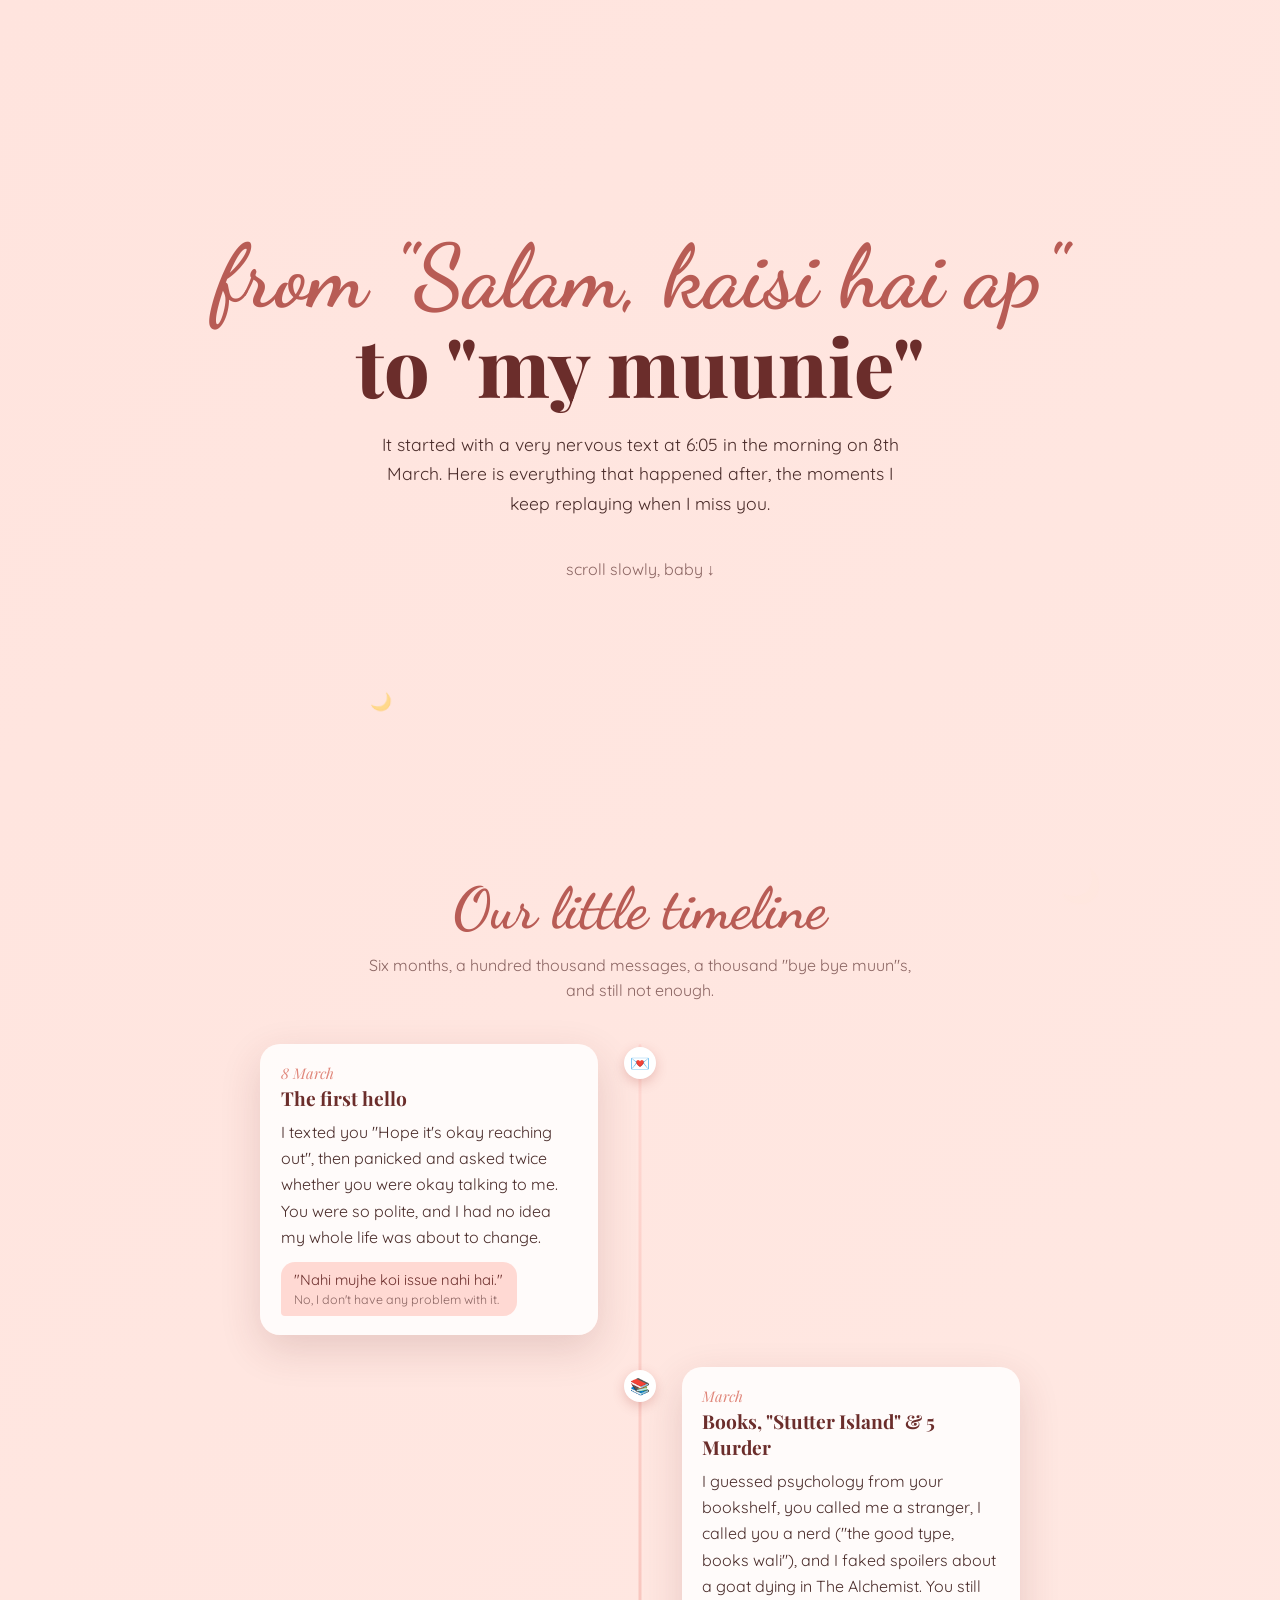
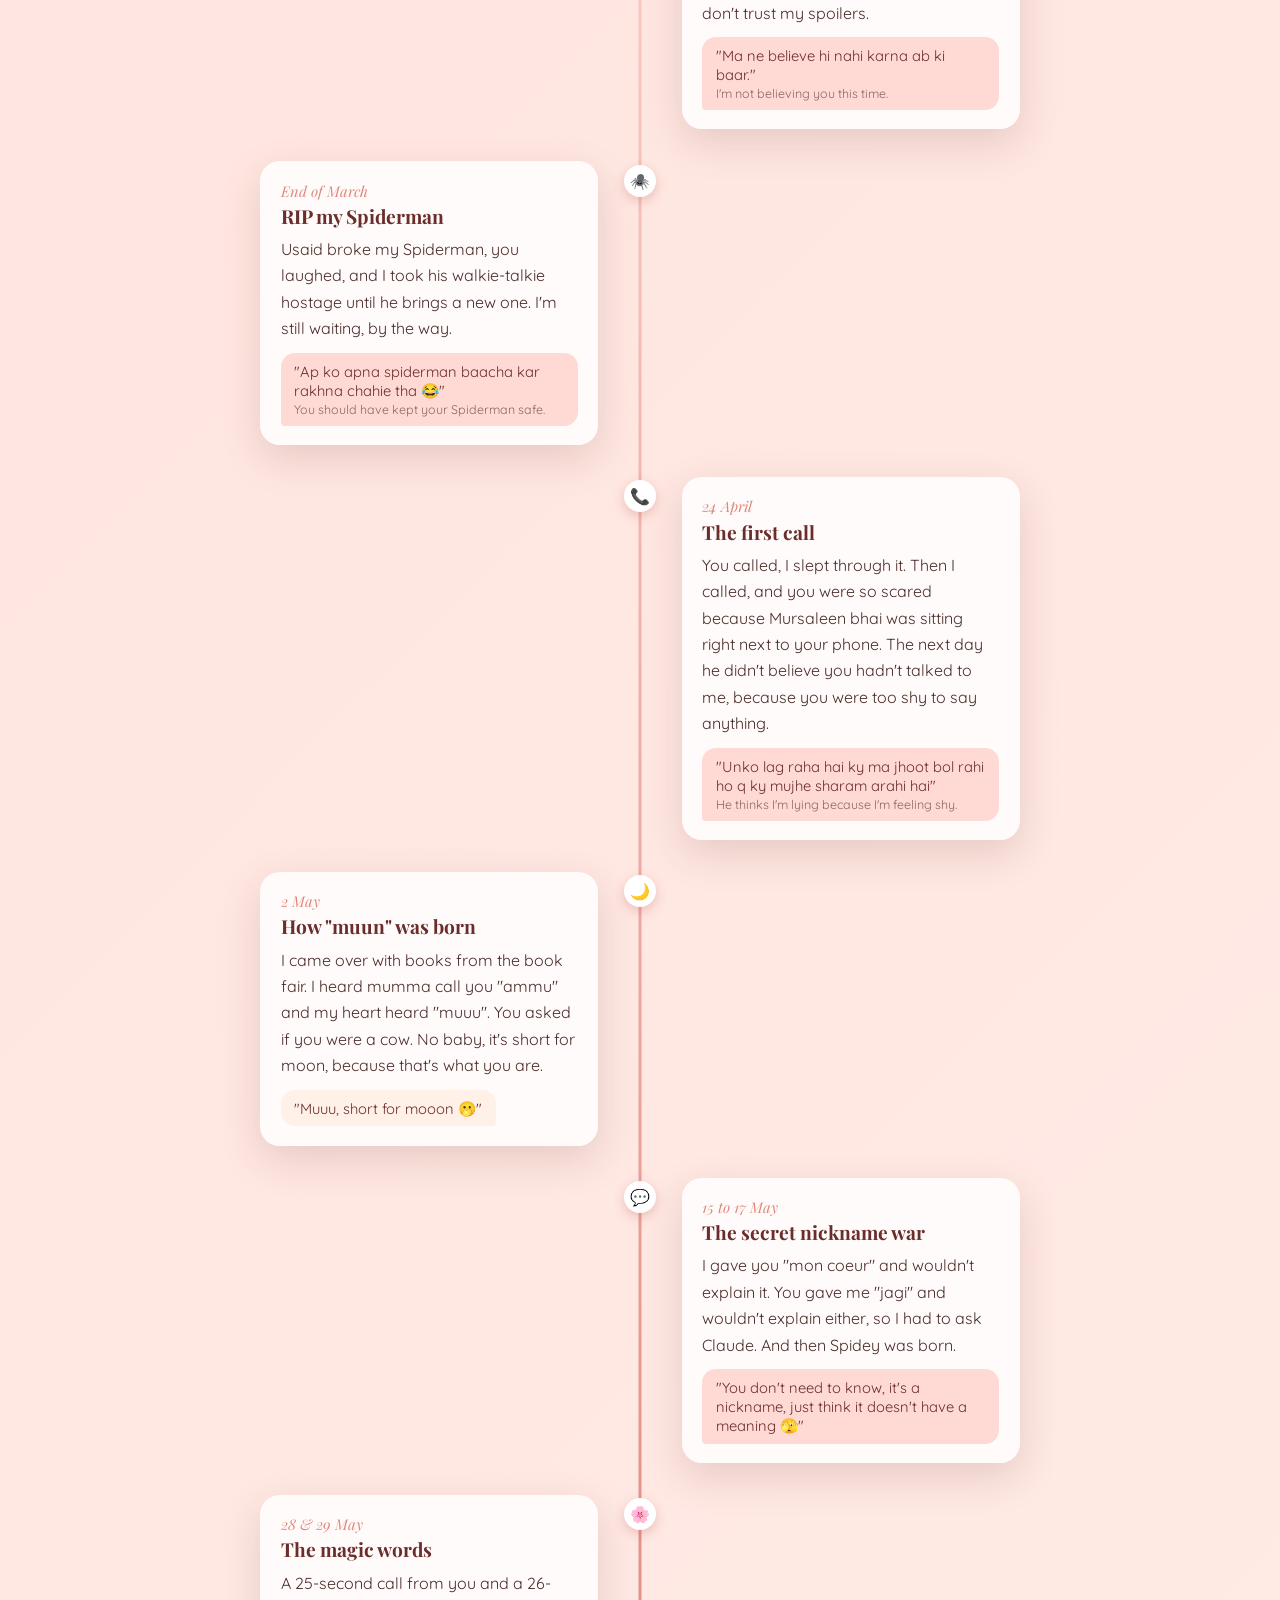
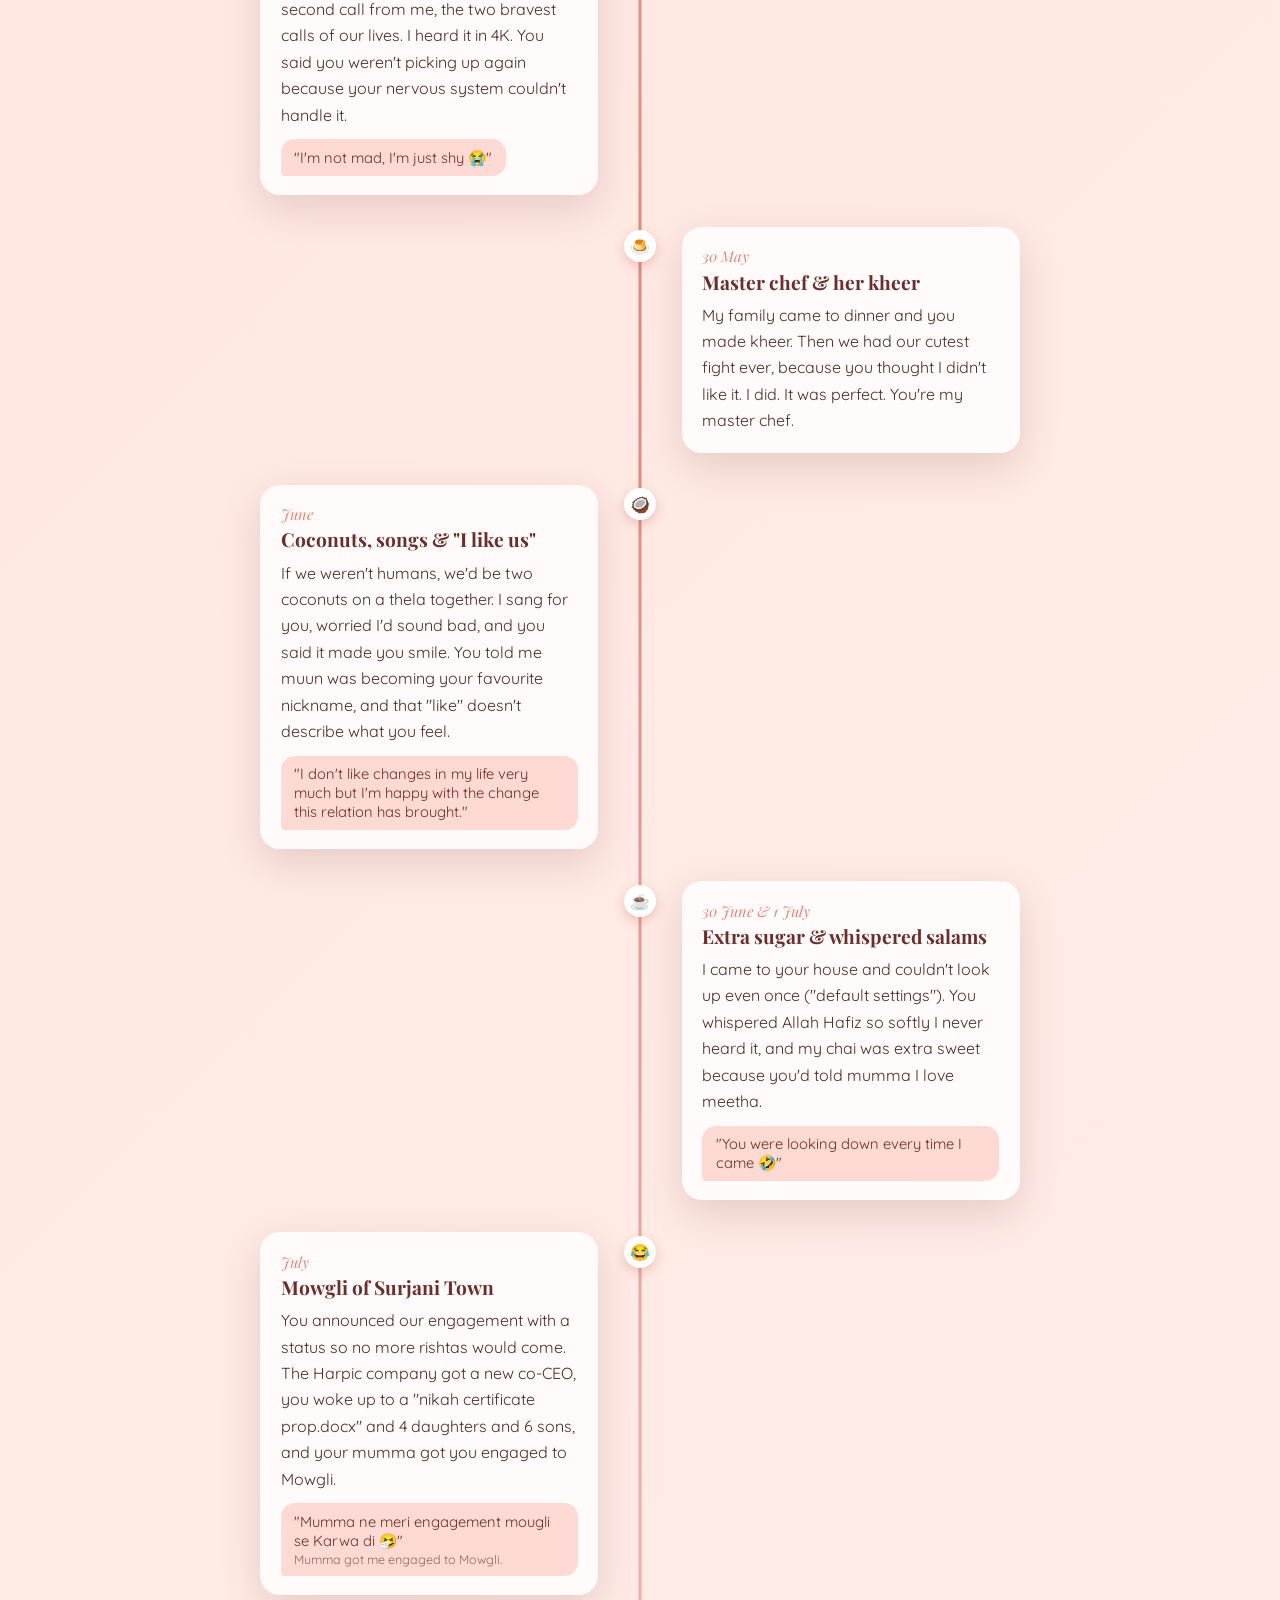
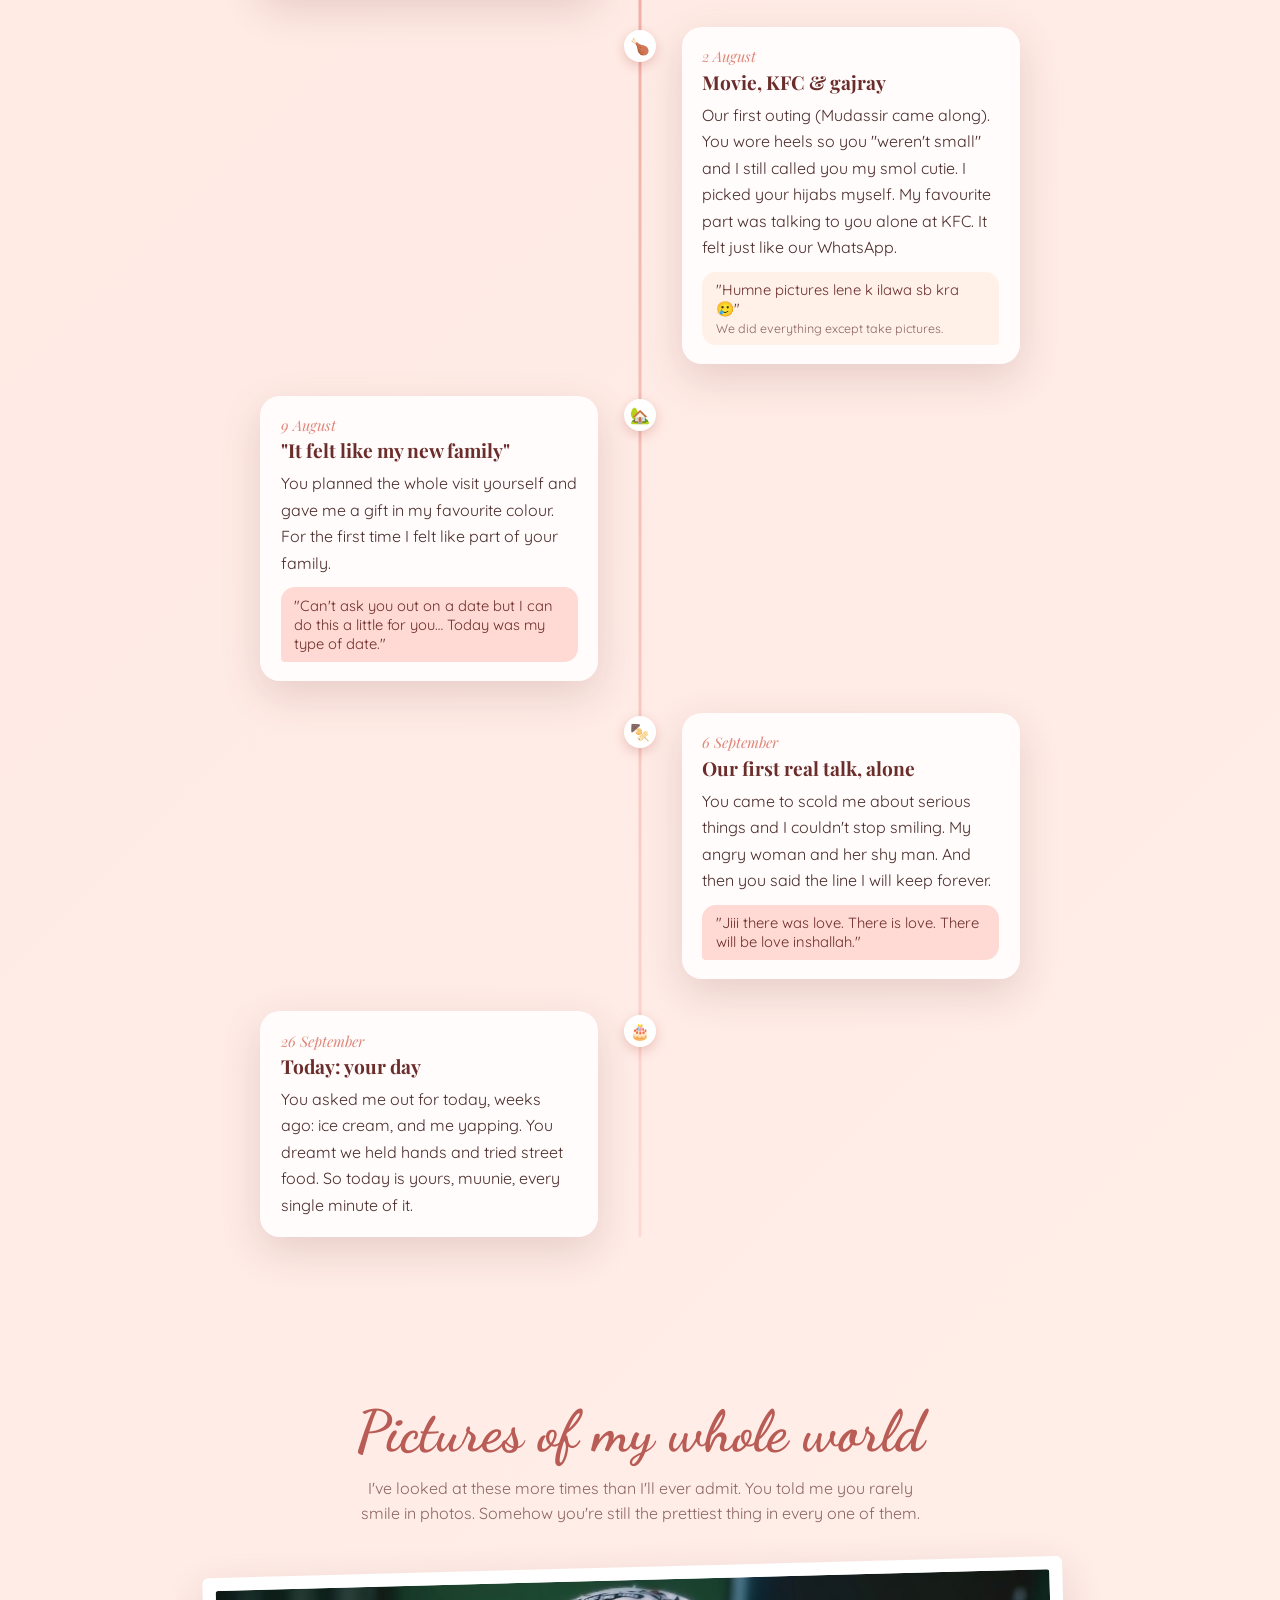
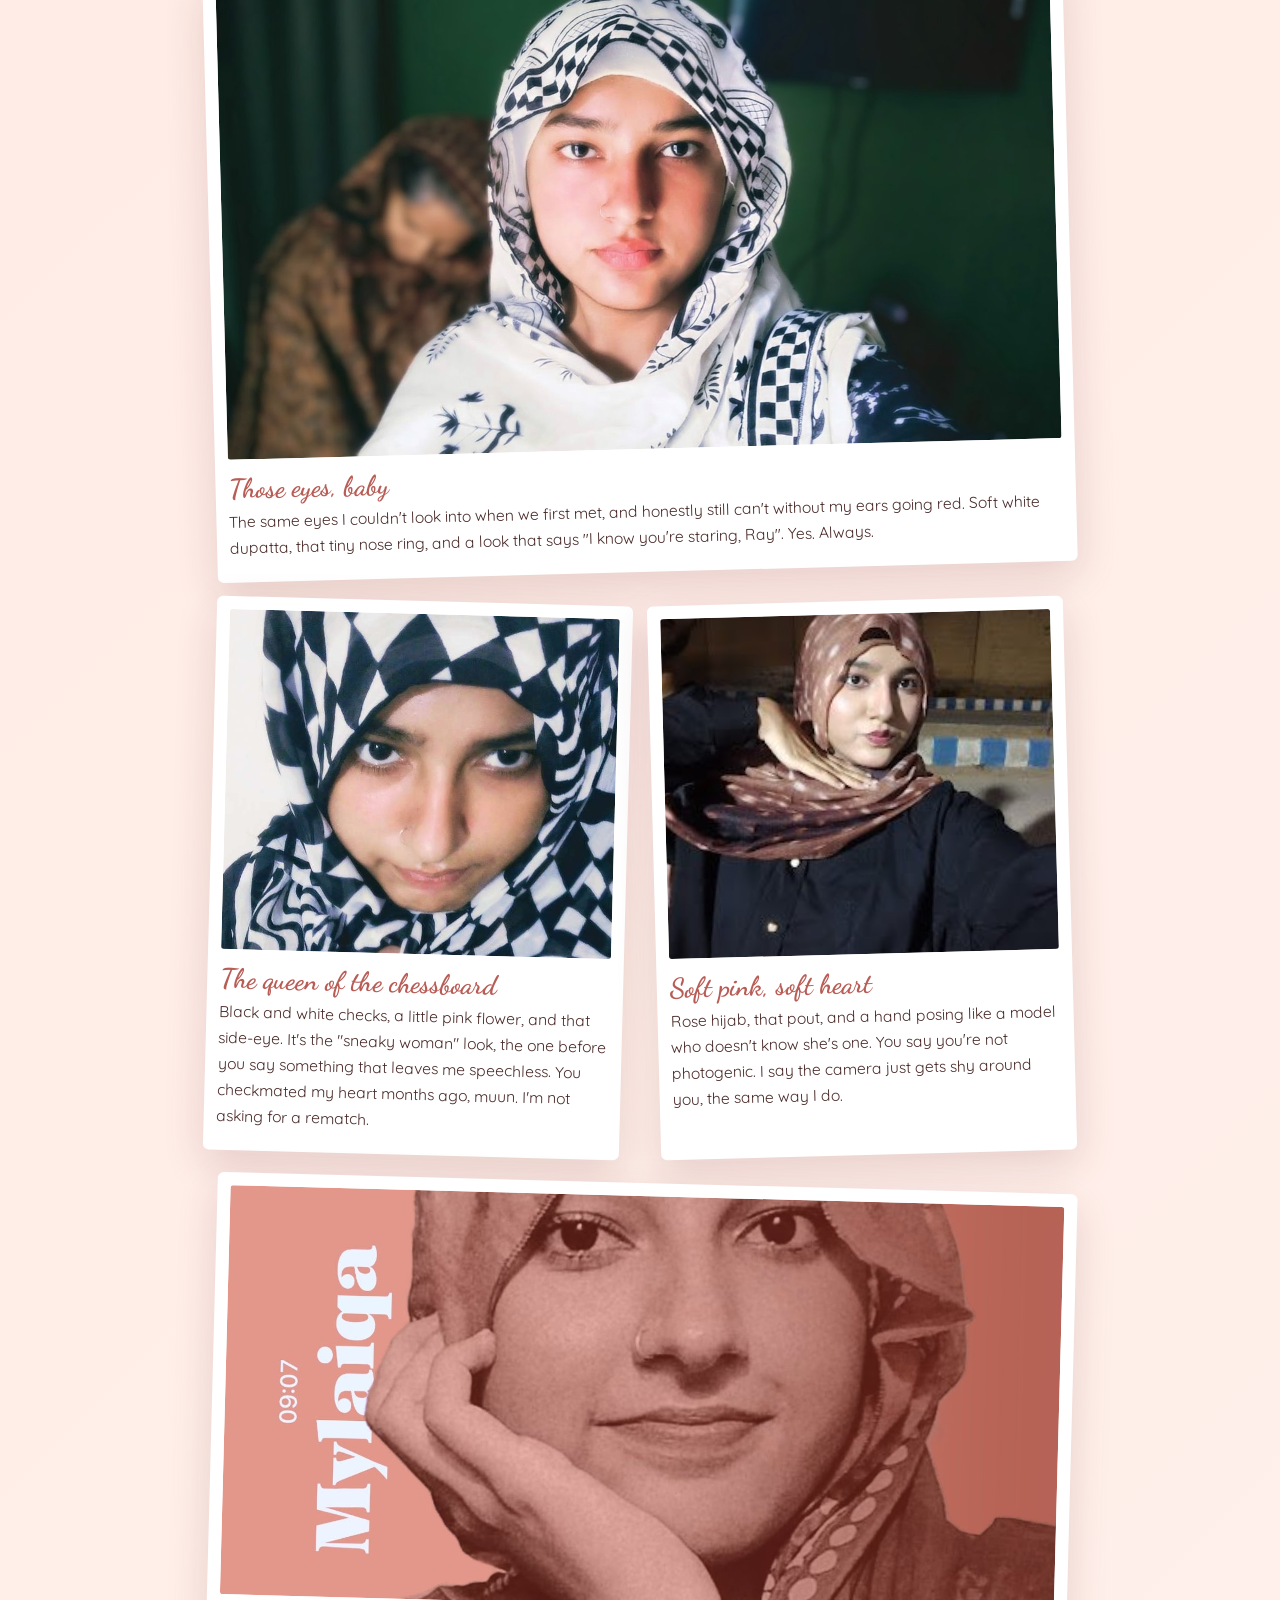
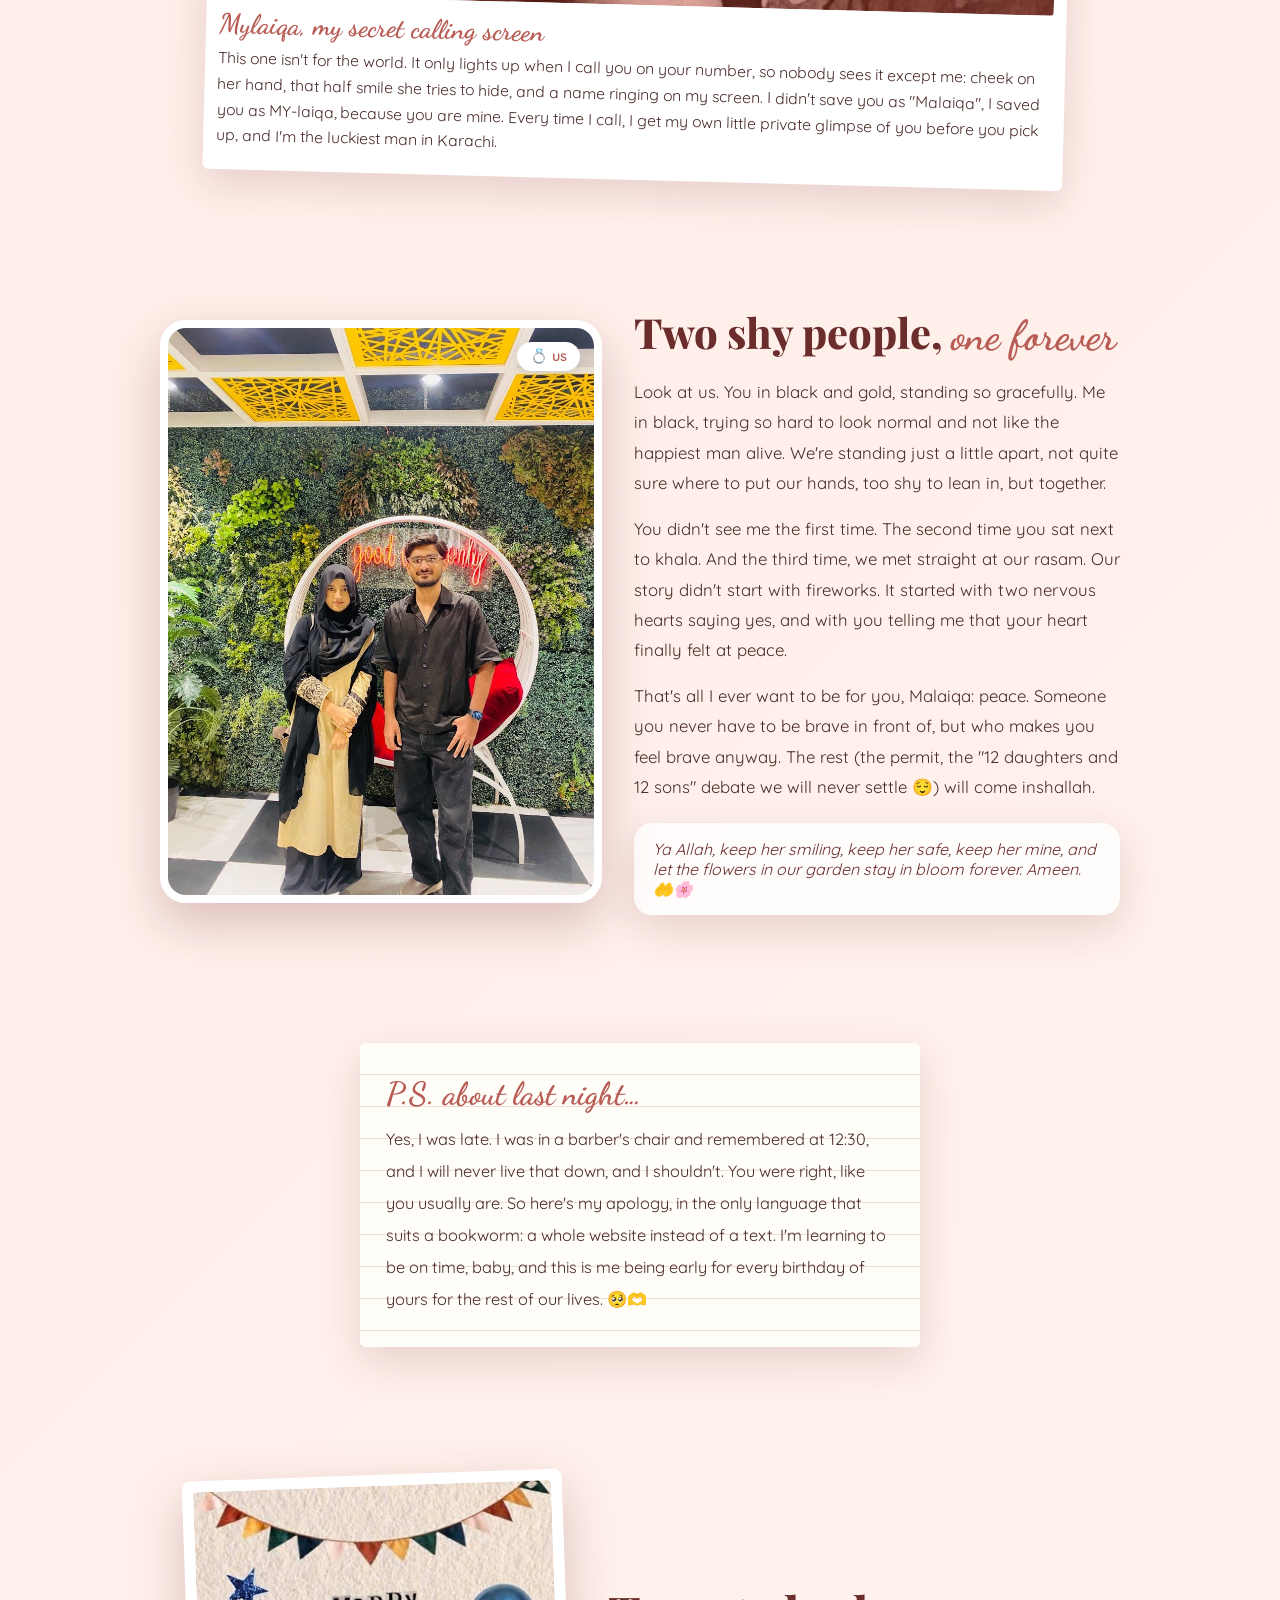
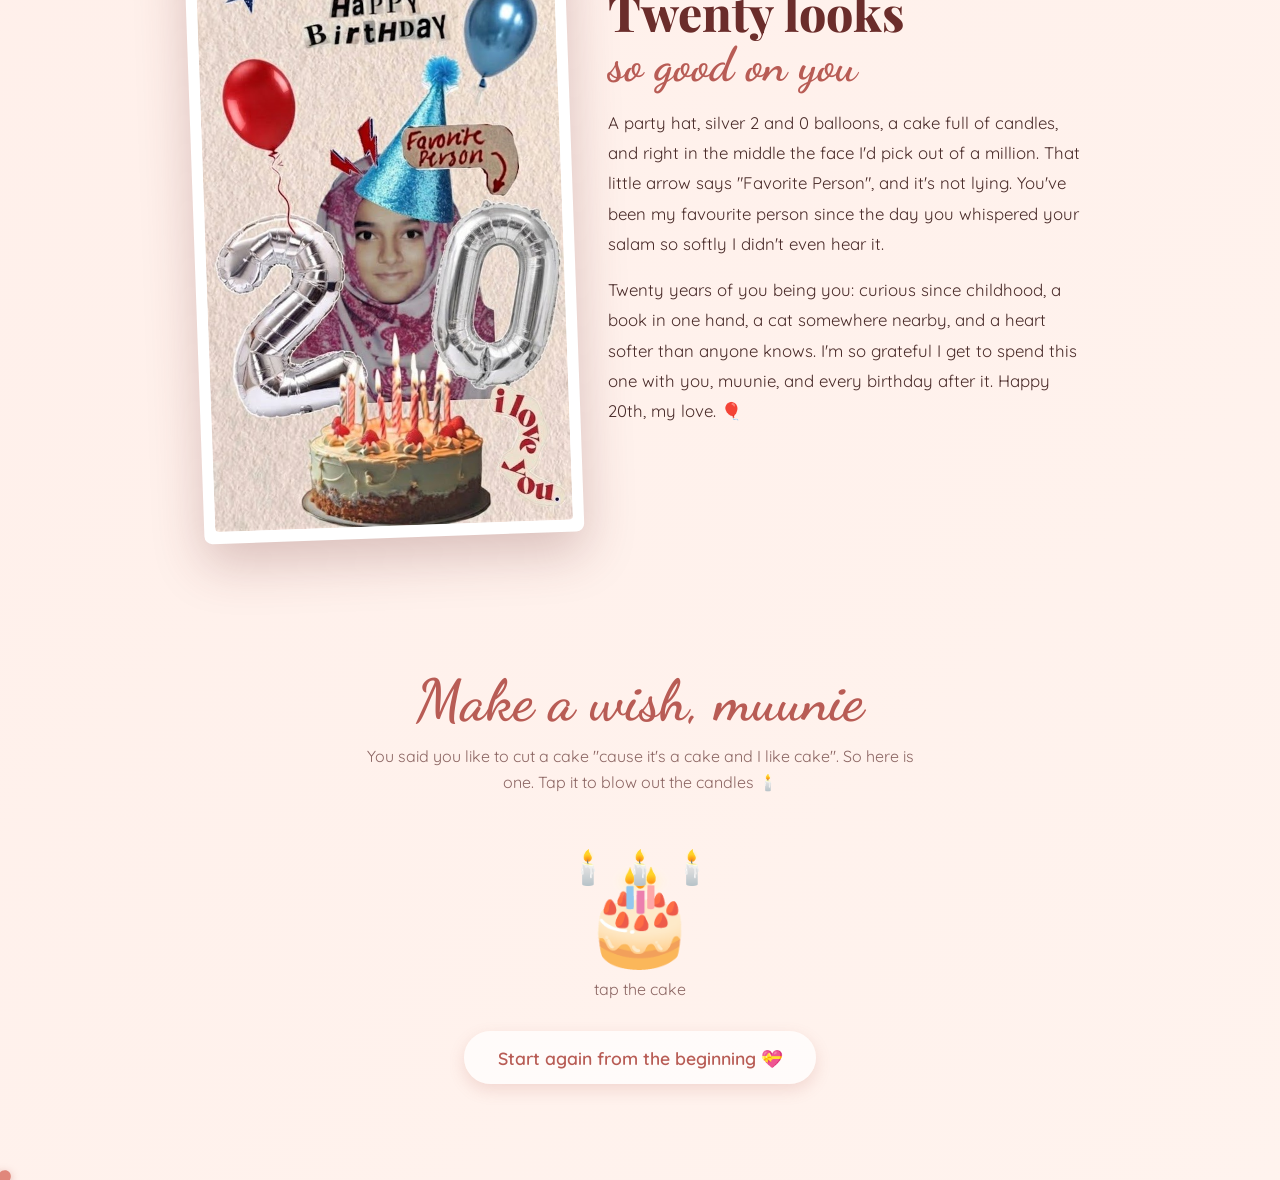
==== commit b89d0ae1: "Add 20th birthday collage section and link-preview thumbnail Co-Authored-By: Claude Opus 5.5 <norepl" ====
--- a/memories.html
+++ b/memories.html
@@ -3,6 +3,20 @@
 <head>
     <meta charset="UTF-8">
     <meta name="viewport" content="width=device-width, initial-scale=1.0">
+    <meta name="description" content="From "Salam, kaisi hai ap" to "my muunie".">
+    <meta property="og:type" content="website">
+    <meta property="og:title" content="Our Little Story 🎀">
+    <meta property="og:description" content="From "Salam, kaisi hai ap" to "my muunie".">
+    <meta property="og:url" content="https://ultrafay.github.io/bday/memories.html">
+    <meta property="og:image" content="https://ultrafay.github.io/bday/images/og-cover.jpg">
+    <meta property="og:image:secure_url" content="https://ultrafay.github.io/bday/images/og-cover.jpg">
+    <meta property="og:image:type" content="image/jpeg">
+    <meta property="og:image:width" content="1200">
+    <meta property="og:image:height" content="630">
+    <meta property="og:image:alt" content="Happy Birthday collage of Malaiqa turning 20">
+    <meta name="twitter:card" content="summary_large_image">
+    <meta name="twitter:image" content="https://ultrafay.github.io/bday/images/og-cover.jpg">
+    <link rel="icon" href="data:image/svg+xml,<svg xmlns='http://www.w3.org/2000/svg' viewBox='0 0 100 100'><text y='.9em' font-size='90'>🎀</text></svg>">
     <title>Our Little Story 🎀</title>
     <script src="gsap.min.js"></script>
     <link rel="stylesheet" href="style.css">
@@ -69,6 +83,16 @@
         .note h3 { font-family: 'Dancing Script', cursive; color: var(--rose-deep); font-size: 2rem; line-height: 1.2; margin-bottom: .6rem; }
         .note p { font-size: 1.02rem; }
 
+        /* twenty */
+        .twenty { max-width: 900px; margin: 0 auto; display: grid; gap: 2rem; align-items: center; }
+        @media (min-width: 760px) { .twenty { grid-template-columns: 0.8fr 1fr; } }
+        .twenty .poster { background: #fff; padding: .7rem; border-radius: 8px; box-shadow: 0 20px 50px rgba(107,45,43,.25); transform: rotate(-2deg); max-width: 380px; margin: 0 auto; transition: transform .4s ease; }
+        .twenty .poster:hover { transform: rotate(0) scale(1.02); }
+        .twenty .poster img { width: 100%; display: block; border-radius: 4px; }
+        .twenty .words h2 { font-family: 'Playfair Display', serif; font-weight: 800; color: var(--maroon); font-size: clamp(2rem, 7vw, 3rem); line-height: 1.1; }
+        .twenty .words h2 em { font-family: 'Dancing Script', cursive; font-style: normal; color: var(--rose-deep); display: block; }
+        .twenty .words p { margin-top: 1rem; line-height: 1.8; font-size: 1.05rem; }
+
         /* cake + finale */
         .finale { text-align: center; padding-bottom: 6rem; }
         .cake { font-size: 6rem; position: relative; display: inline-block; cursor: pointer; margin: 1rem 0 .5rem; user-select: none; }
@@ -311,6 +335,20 @@
         </div>
     </section>
 
+    <!-- TWENTY -->
+    <section>
+        <div class="twenty">
+            <div class="poster reveal">
+                <img src="images/twenty.jpg" alt="Happy Birthday collage of Malaiqa in a party hat, with 20 balloons and a cake">
+            </div>
+            <div class="words reveal">
+                <h2>Twenty looks <em>so good on you</em></h2>
+                <p>A party hat, silver 2 and 0 balloons, a cake full of candles, and right in the middle the face I'd pick out of a million. That little arrow says "Favorite Person", and it's not lying. You've been my favourite person since the day you whispered your salam so softly I didn't even hear it.</p>
+                <p>Twenty years of you being you: curious since childhood, a book in one hand, a cat somewhere nearby, and a heart softer than anyone knows. I'm so grateful I get to spend this one with you, muunie, and every birthday after it. Happy 20th, my love. 🎈</p>
+            </div>
+        </div>
+    </section>
+
     <!-- CAKE + LETTER -->
     <section class="finale">
         <h2 class="section-title">Make a wish, muunie</h2>
@@ -323,7 +361,7 @@
         <div class="cake-hint" id="cakeHint">tap the cake</div>
 
         <div class="letter" id="letter">
-            <h2>Happy Birthday, Mylaiqa 🎀</h2>
+            <h2>Happy 20th Birthday, Mylaiqa 🎀</h2>
             <p>Baby, six months ago you were a name my family said with a smile. Now you're the first message I look for in the morning, the "stay hydrated" I don't deserve, and the last "bye bye muun" I type before I fall asleep mid-conversation (sorry, again).</p>
             <p>You are kind in the quiet ways that matter. You care for street cats, you keep mumma's sugar in check, you teach your tuition kids even on Sundays, and you worry about me when I go silent for four hours. You're shy enough to whisper Allah Hafiz and brave enough to ask me out first. You're a bookworm, a master chef, a Harpic co-CEO, and my angry bird, and I love every single version of you.</p>
             <p>I hope this year gives you everything you've been quietly wishing for: your results, your dreams, a whole shelf of new books, ice cream whenever you want it, and a fiancé who finally learns to be on time. I promise to keep trying to be better for you, to open up without needing 400 pages, and to keep calling you by your name just to watch you get shy.</p>
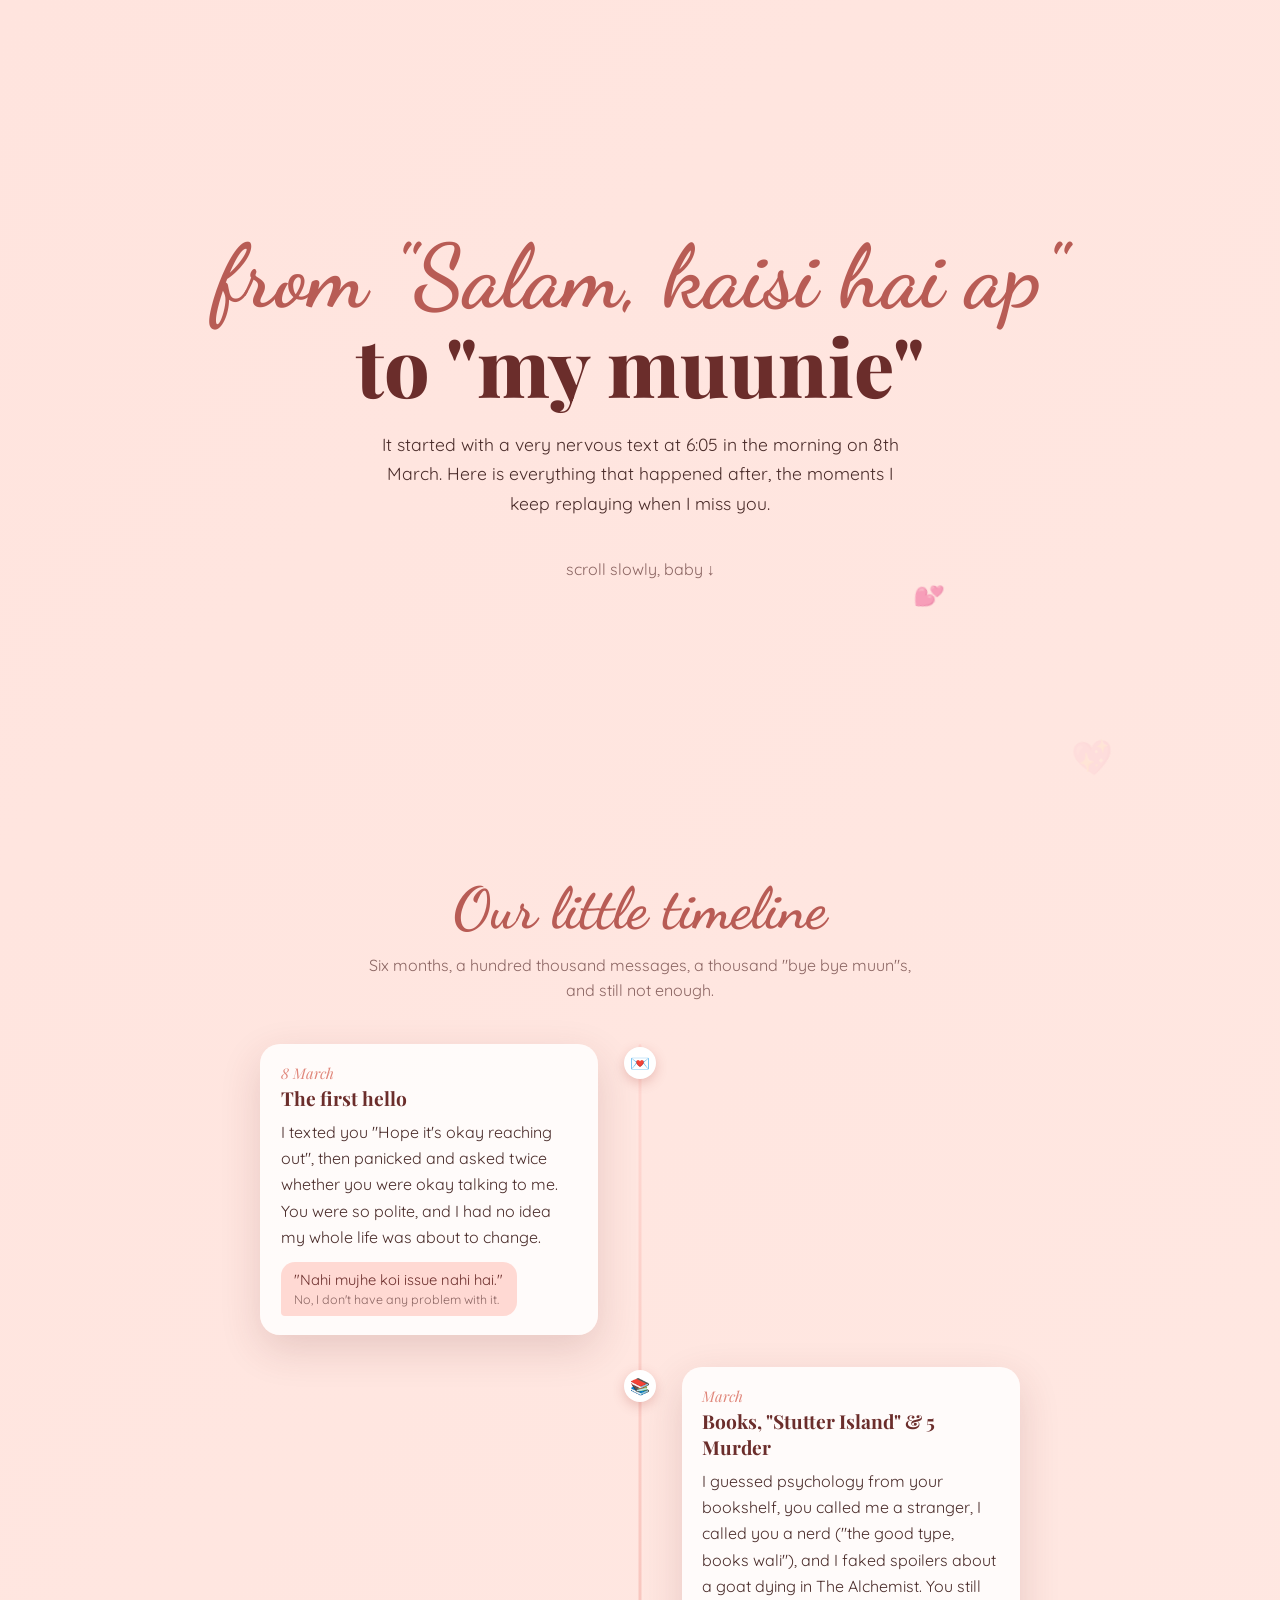
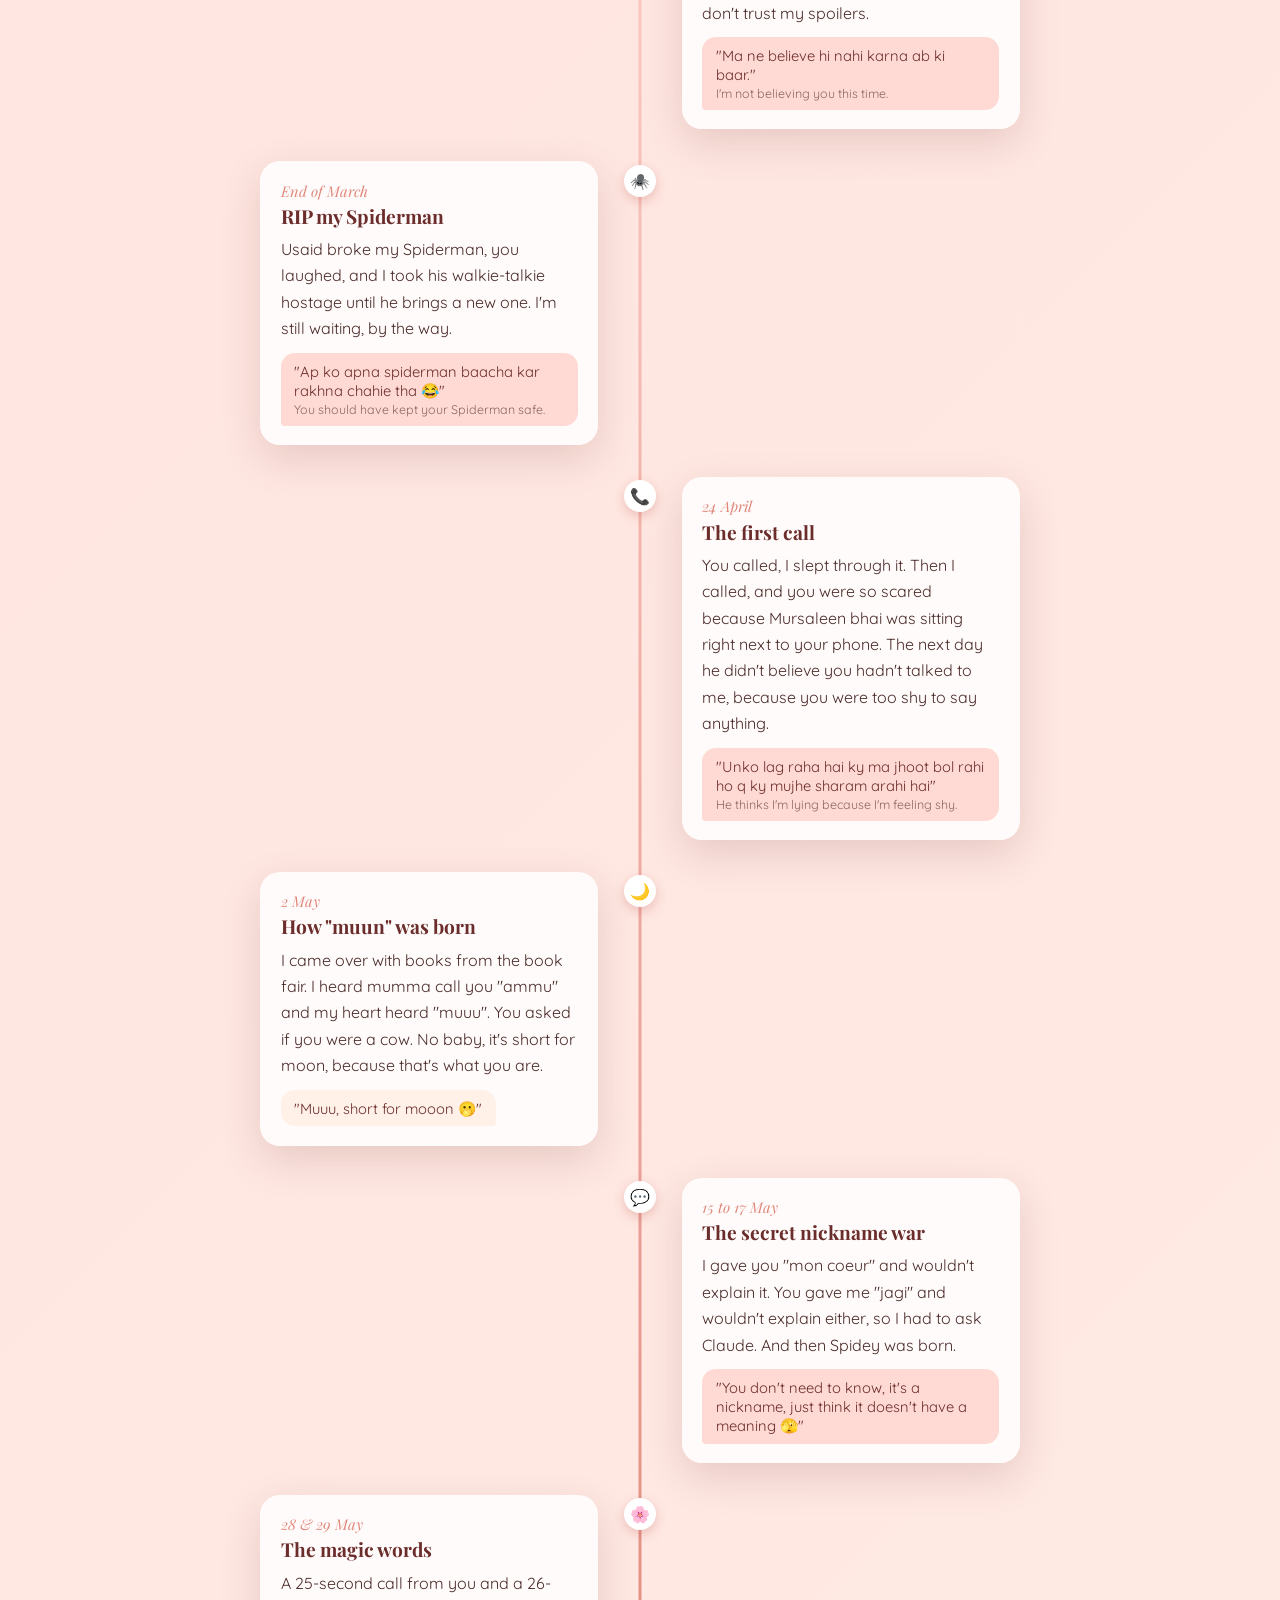
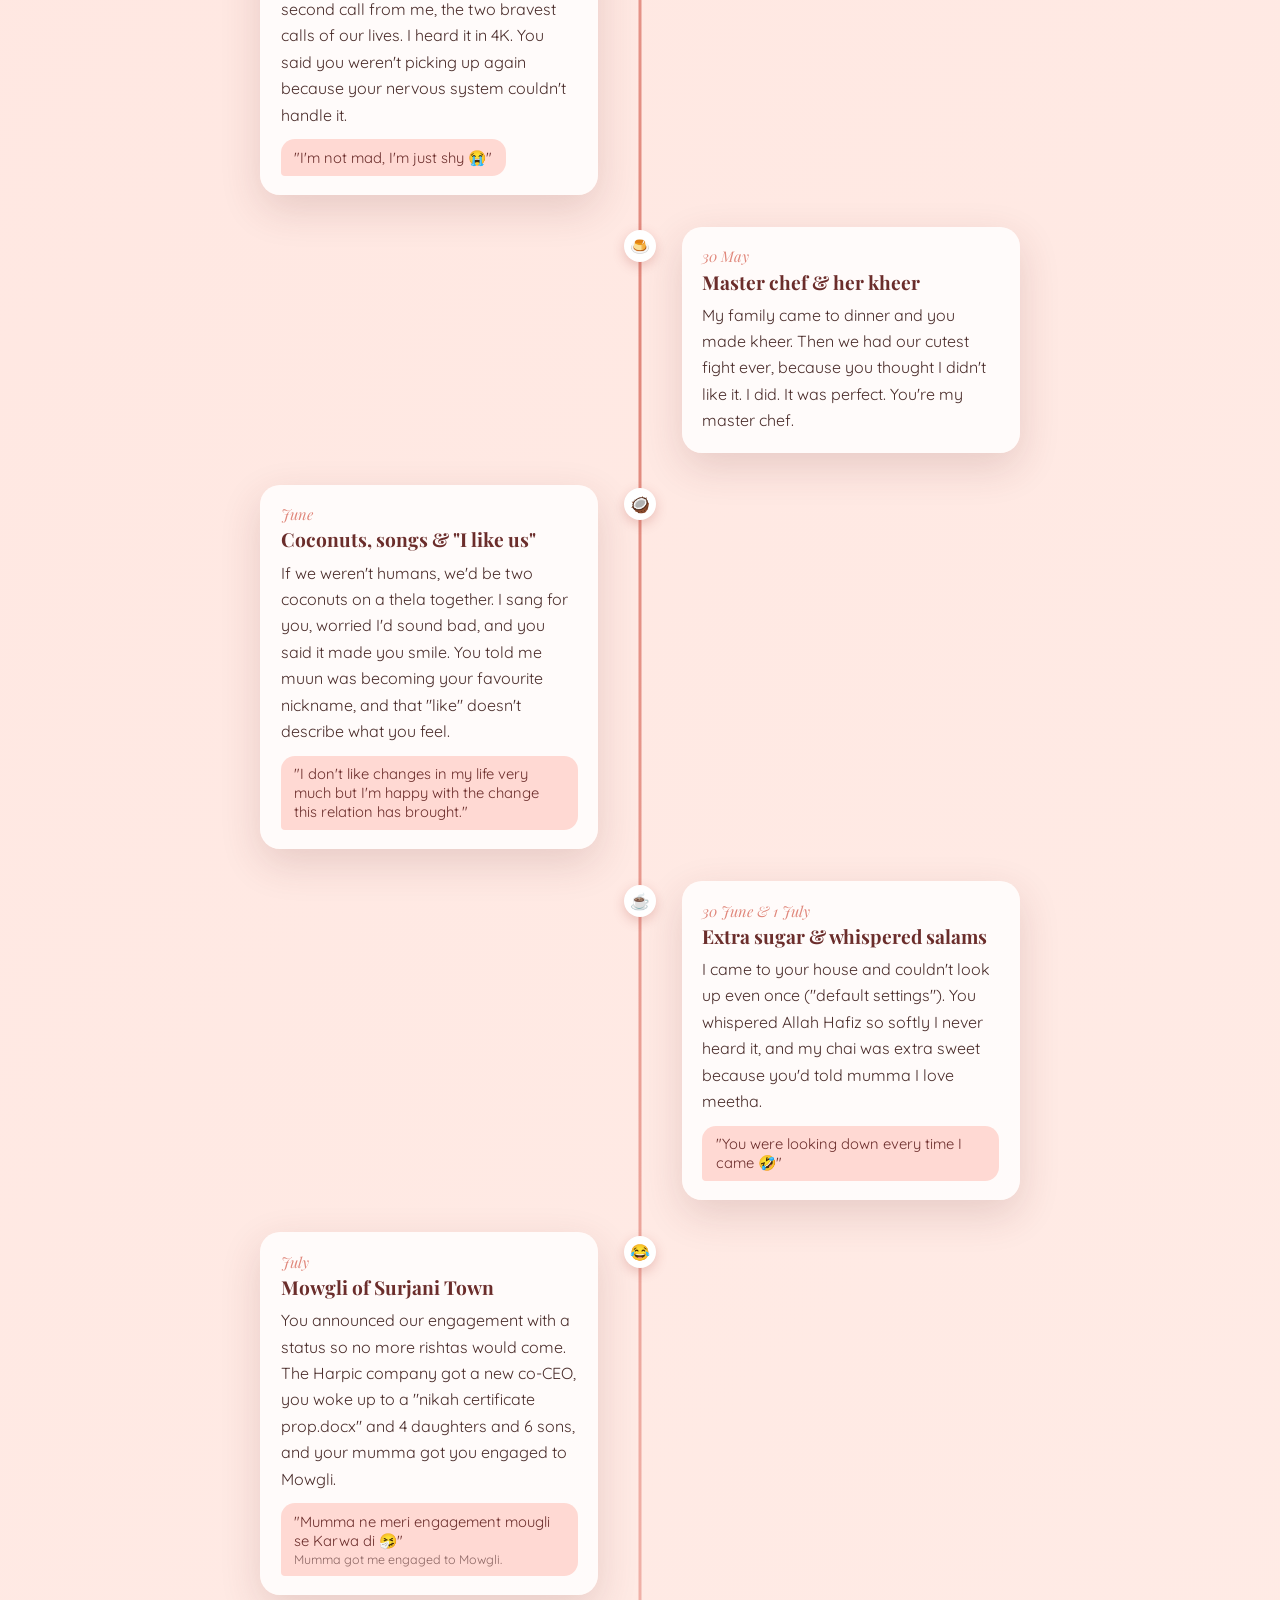
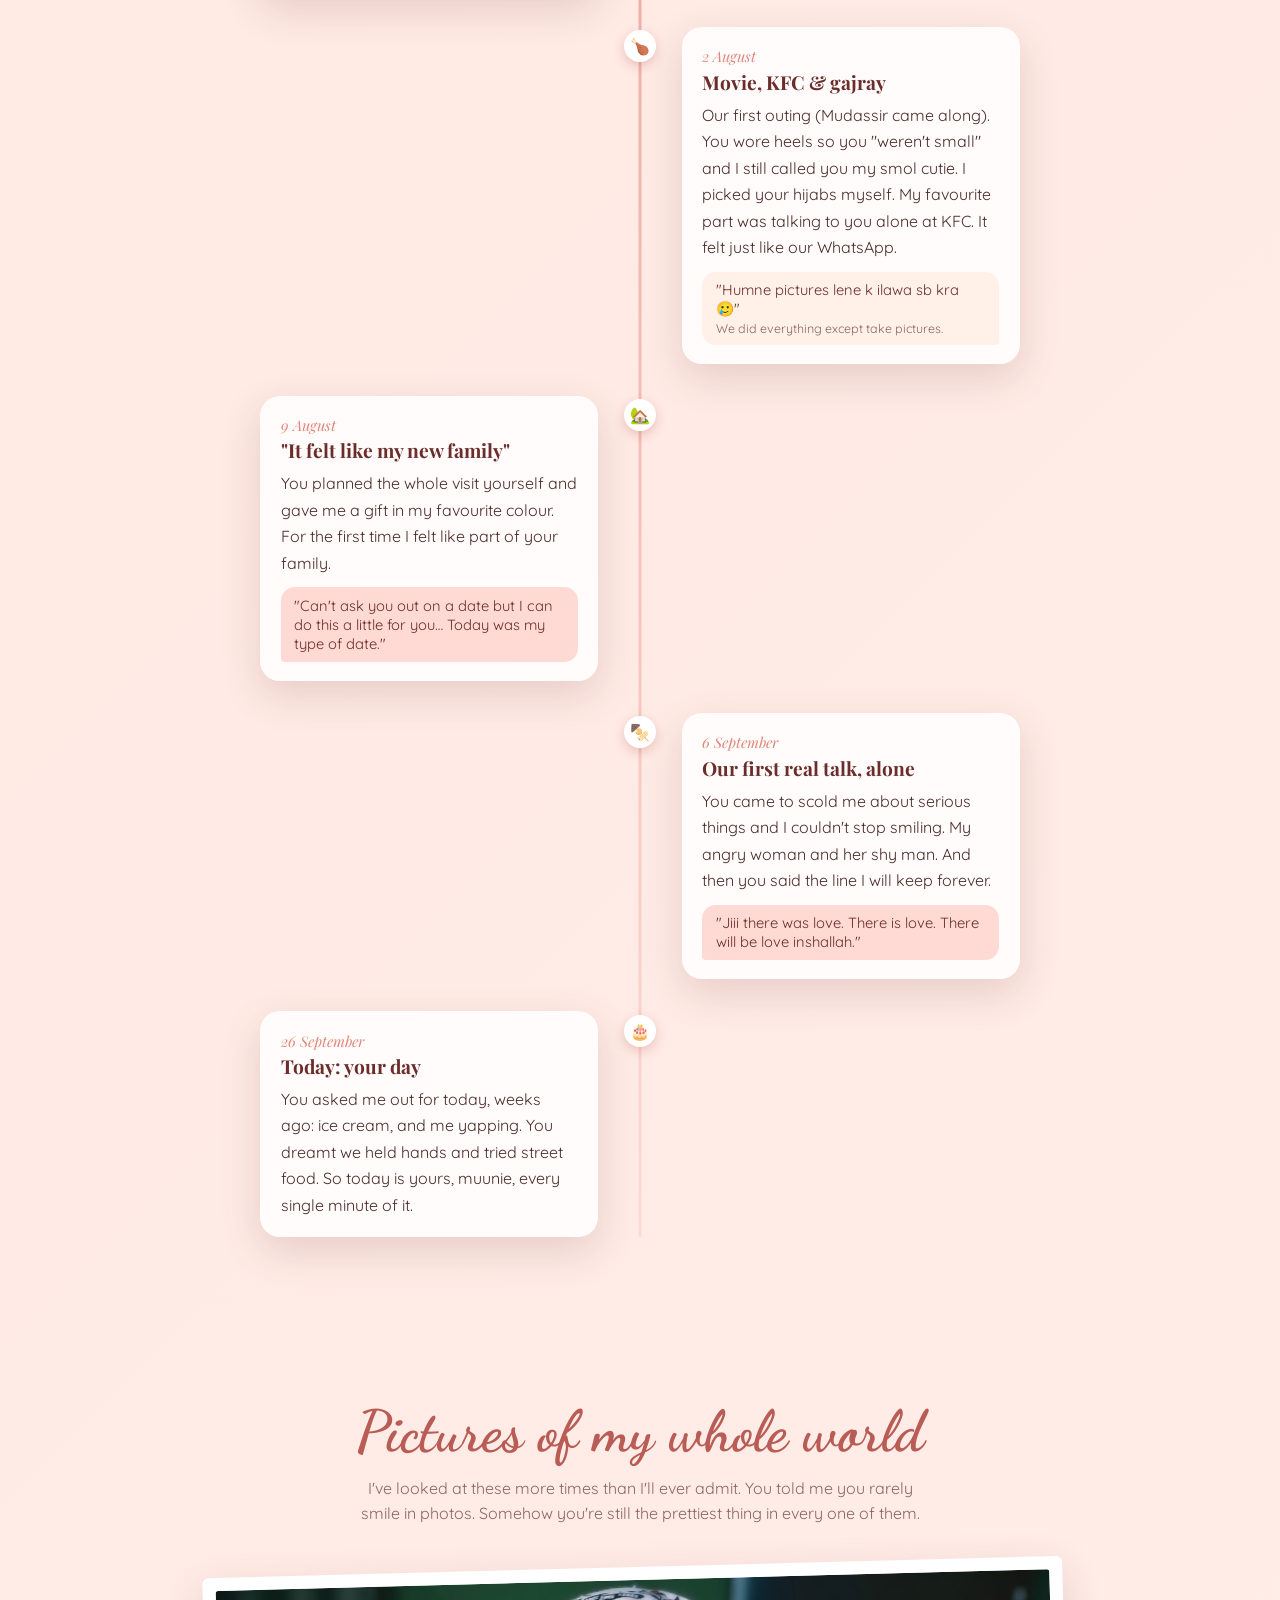
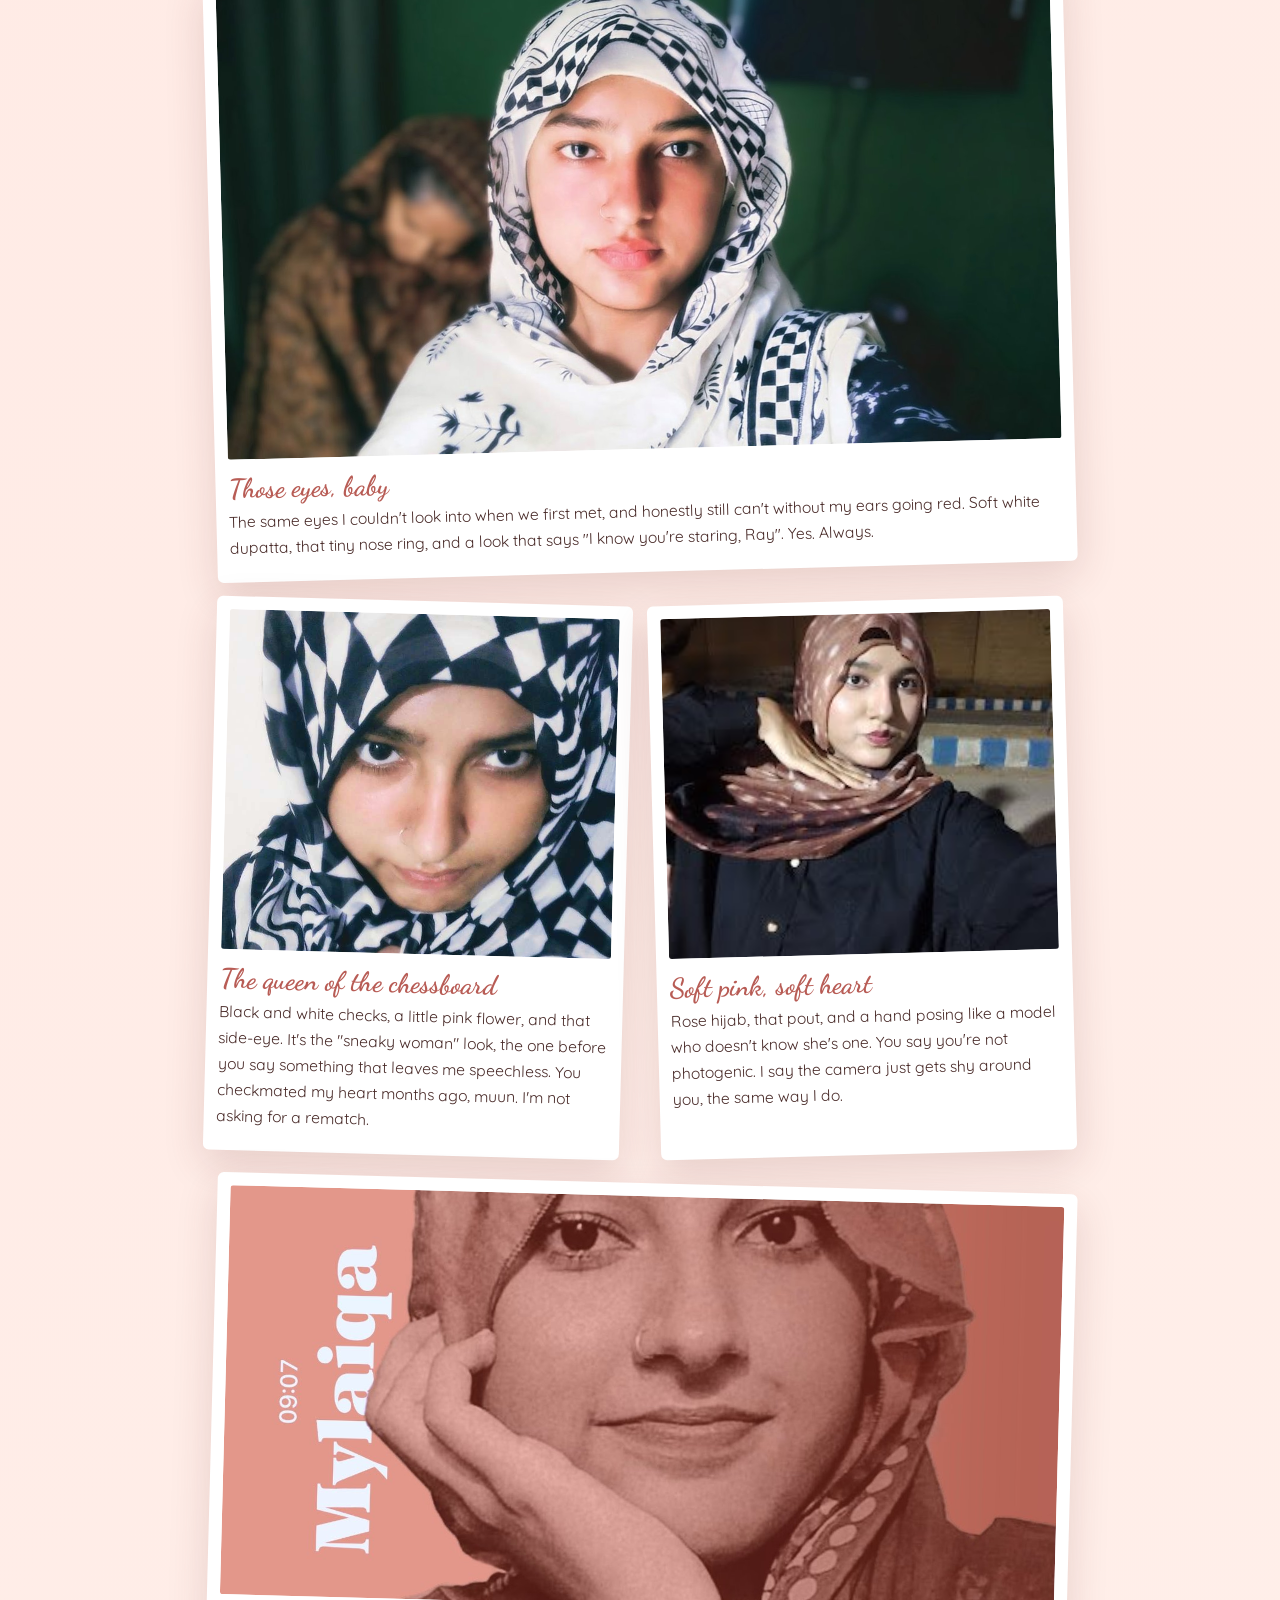
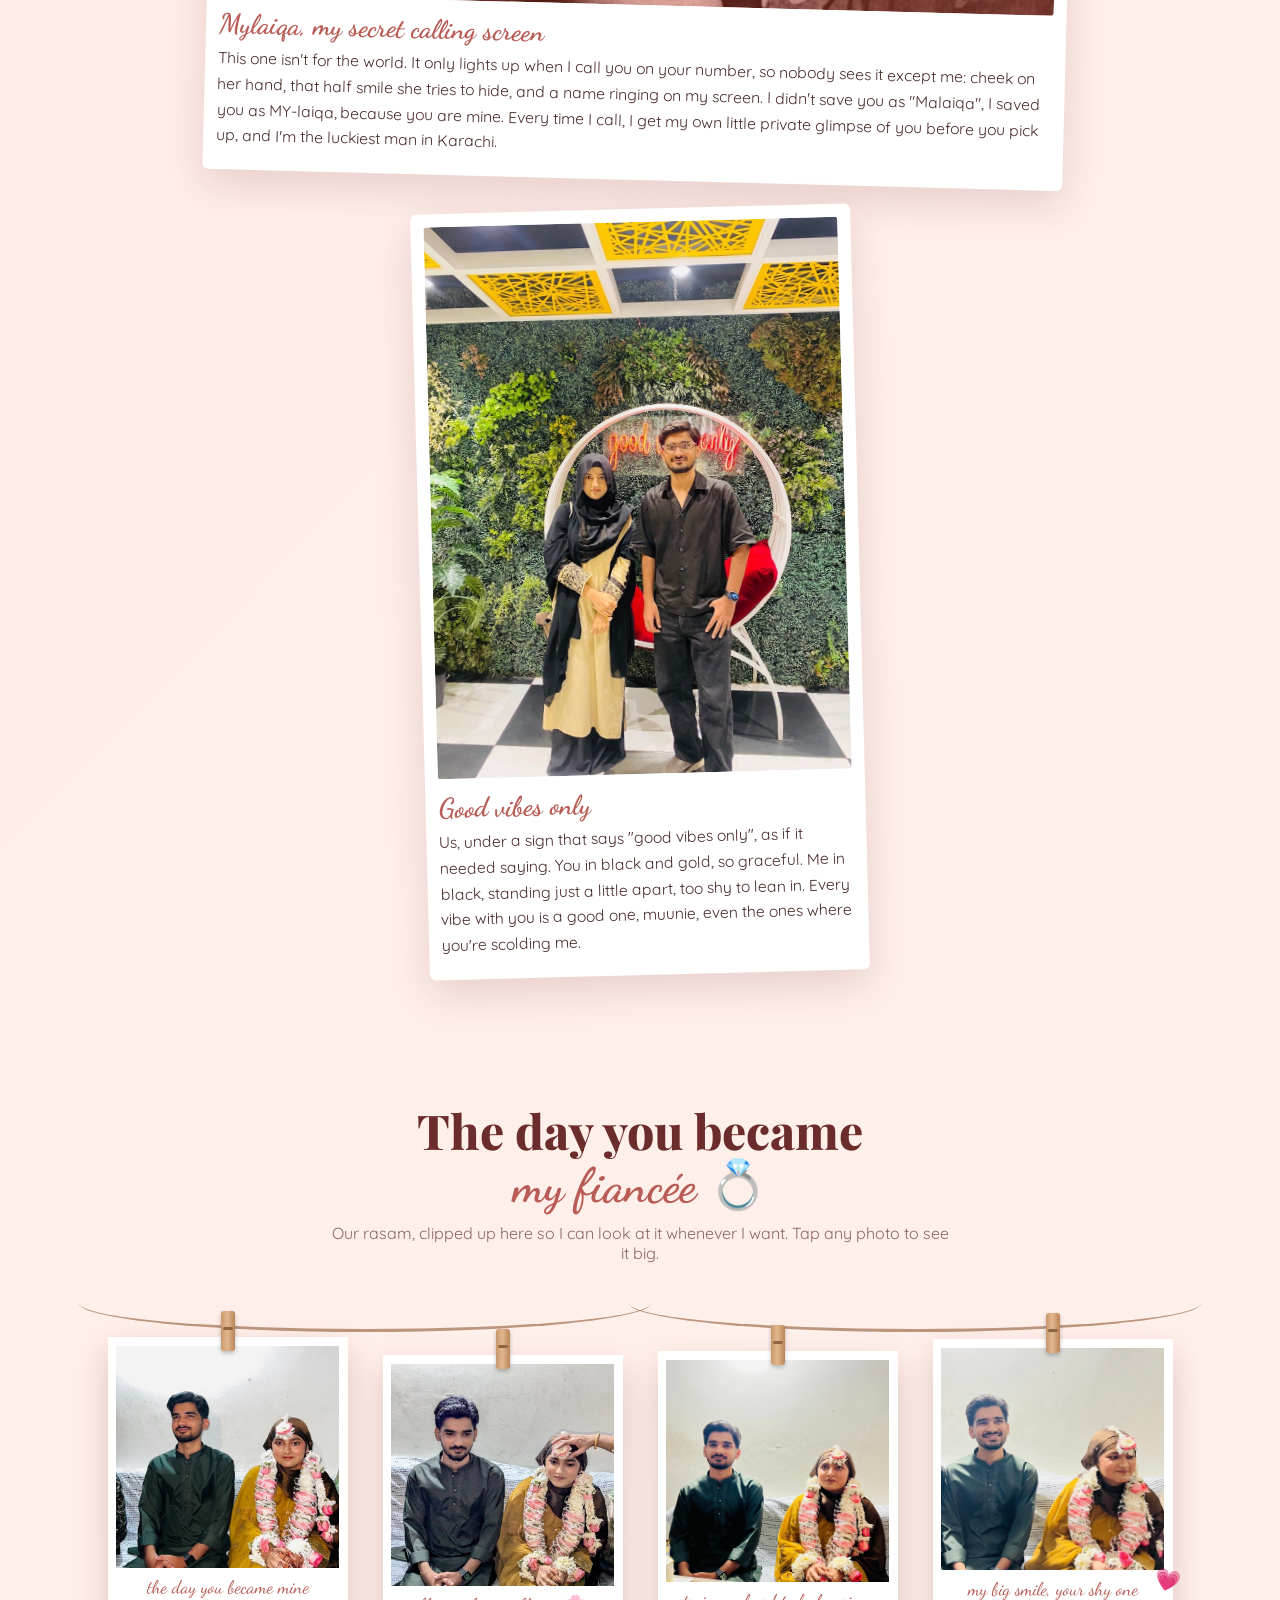
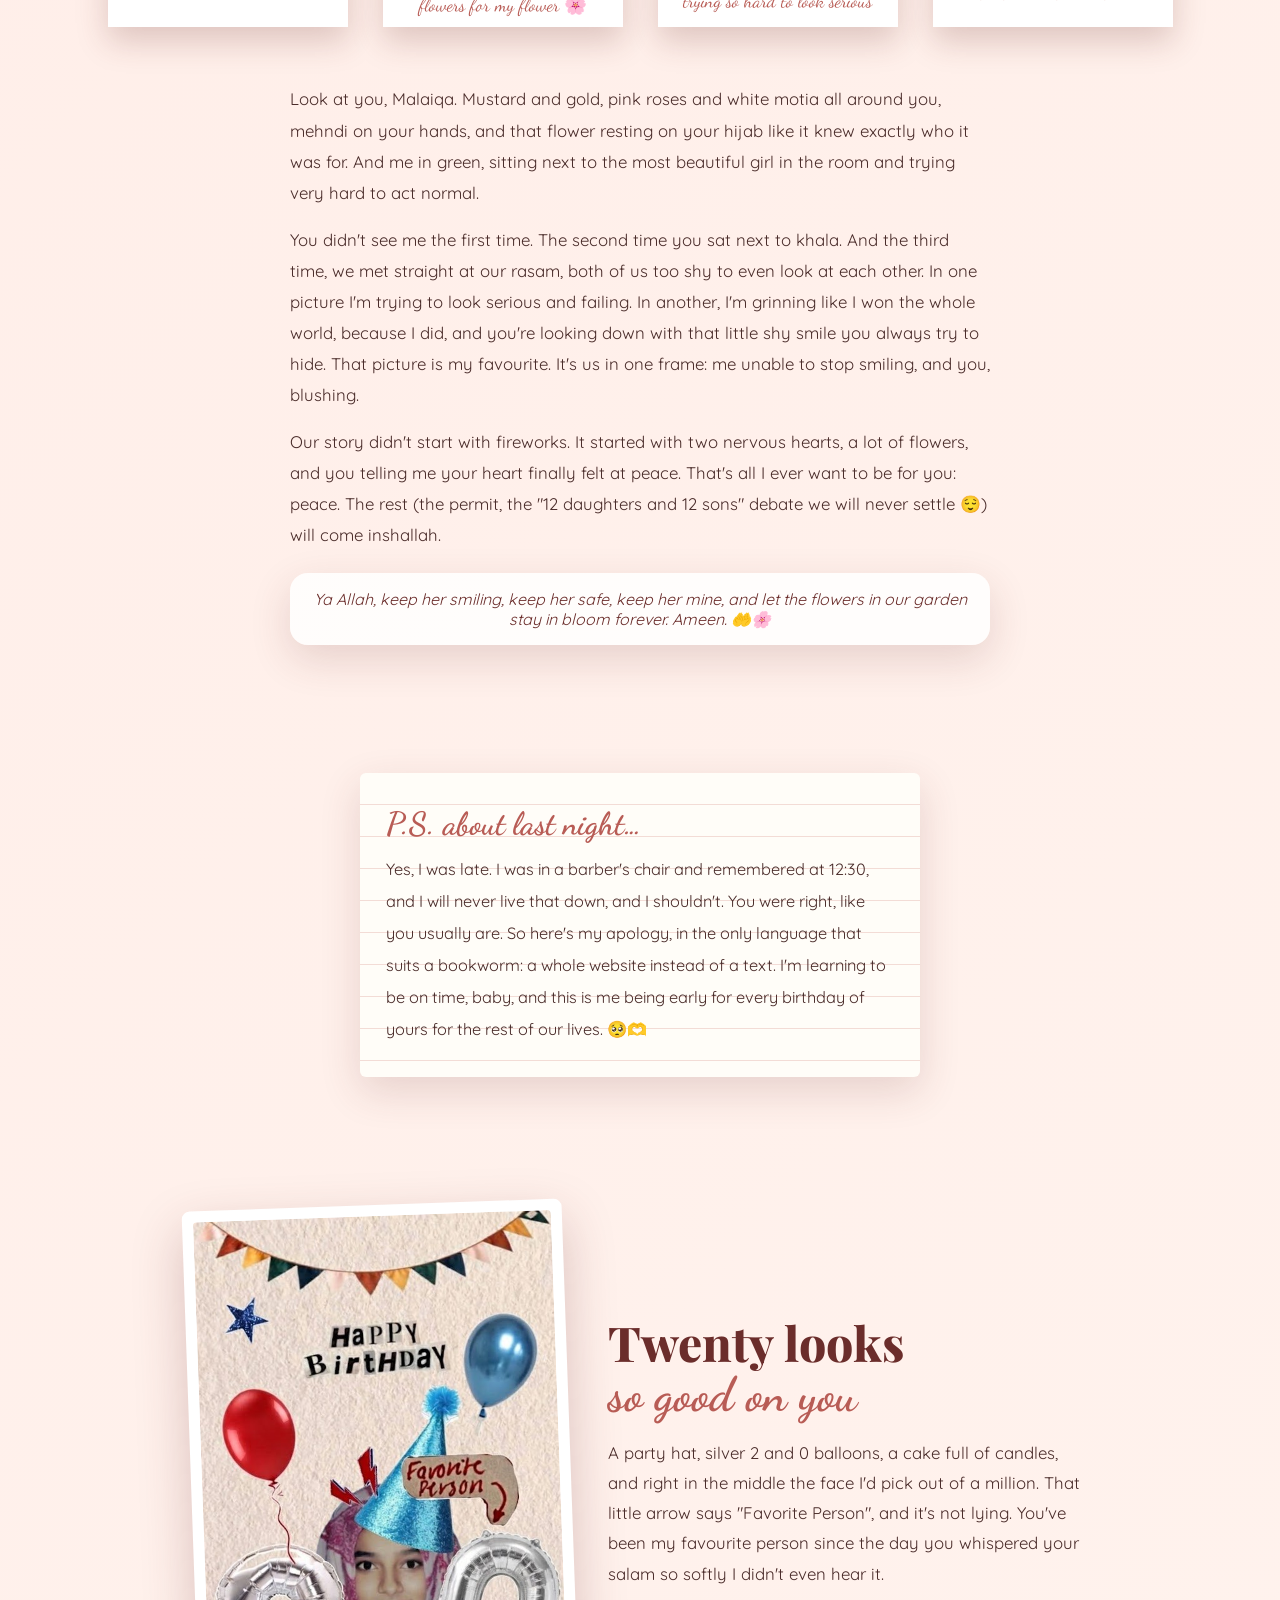
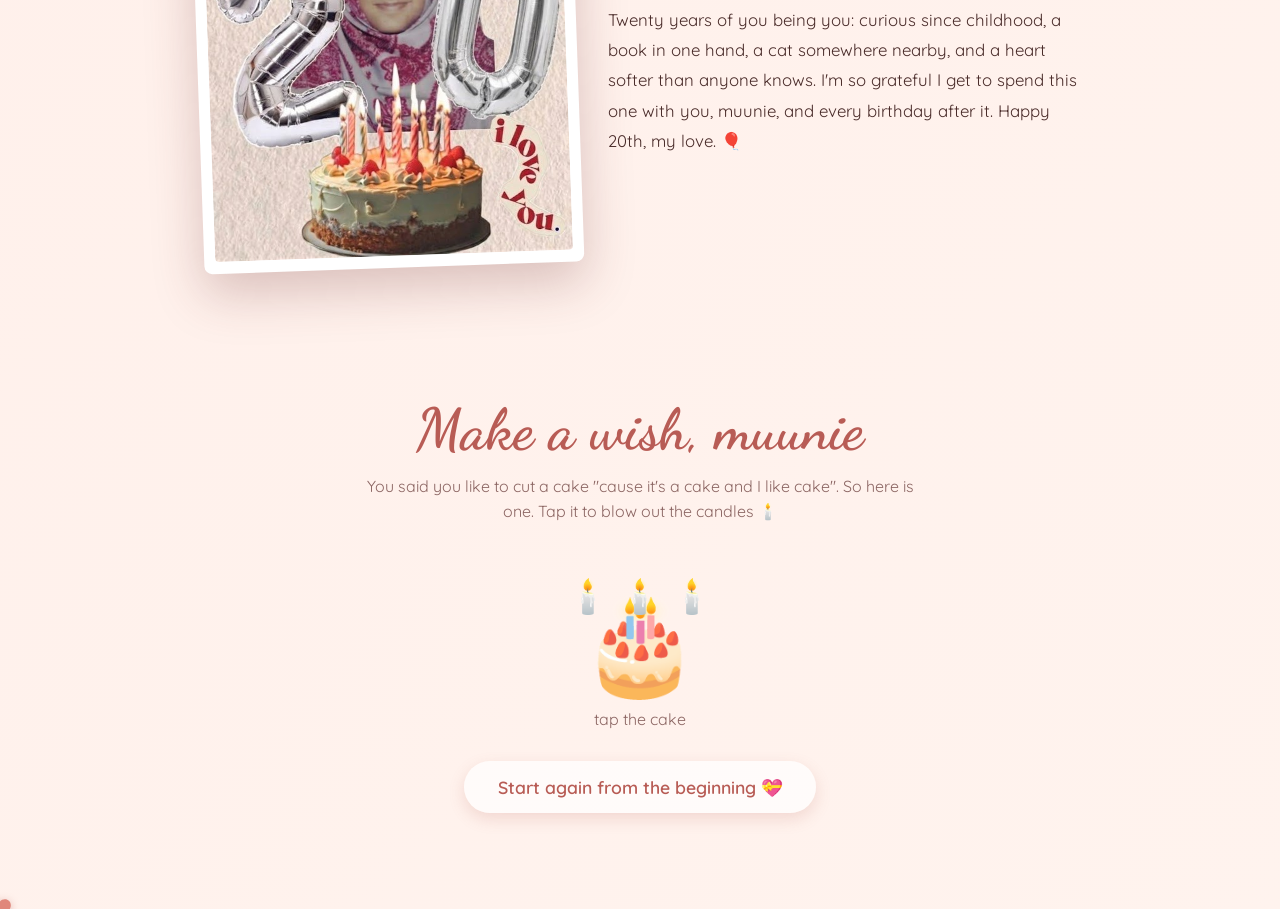
==== commit 8aecefee: "Engagement section: rasam polaroids clipped on a string, with lightbox; move cafe photo to gallery C" ====
--- a/memories.html
+++ b/memories.html
@@ -67,16 +67,40 @@
         .photo.wide { grid-column: 1 / -1; }
         .photo.wide img { height: auto; }
 
-        /* engagement */
-        .engagement .inner { display: grid; gap: 2rem; align-items: center; max-width: 960px; margin: 0 auto; }
-        @media (min-width: 800px) { .engagement .inner { grid-template-columns: 1fr 1.1fr; } }
-        .engagement .frame { position: relative; border-radius: 26px; overflow: hidden; box-shadow: 0 20px 50px rgba(107,45,43,.25); border: 8px solid #fff; }
-        .engagement .frame img { width: 100%; display: block; }
-        .engagement .ring { position: absolute; top: 14px; right: 14px; background: #fff; border-radius: 999px; padding: .35rem .8rem; font-size: .9rem; color: var(--rose-deep); font-weight: 600; box-shadow: 0 4px 12px rgba(0,0,0,.1); }
-        .engagement .text h2 { font-family: 'Playfair Display', serif; font-weight: 800; color: var(--maroon); font-size: clamp(1.8rem, 6vw, 2.6rem); line-height: 1.15; }
-        .engagement .text h2 em { font-family: 'Dancing Script', cursive; font-style: normal; color: var(--rose-deep); }
-        .engagement .text p { margin-top: 1rem; line-height: 1.8; font-size: 1.05rem; }
-        .engagement .text .dua { margin-top: 1.3rem; padding: 1rem 1.2rem; background: var(--card); border-radius: 18px; box-shadow: var(--shadow); font-style: italic; color: var(--maroon); }
+        /* engagement: polaroids clipped on a string */
+        .engagement .intro { text-align: center; max-width: 620px; margin: 0 auto; }
+        .engagement .intro h2 { font-family: 'Playfair Display', serif; font-weight: 800; color: var(--maroon); font-size: clamp(2rem, 7vw, 3rem); line-height: 1.15; }
+        .engagement .intro h2 em { font-family: 'Dancing Script', cursive; font-style: normal; color: var(--rose-deep); display: block; }
+        .engagement .intro p { color: var(--soft); margin-top: .6rem; }
+        .ropes { display: flex; flex-wrap: wrap; justify-content: center; max-width: 1100px; margin: 2.5rem auto 0; }
+        .rope { position: relative; display: flex; justify-content: space-around; gap: 1rem; padding: 34px .5rem 1.5rem; flex: 1 1 520px; max-width: 560px; }
+        .rope::before { content: ''; position: absolute; left: -2%; right: -2%; top: 0; height: 26px; border-bottom: 3px solid #b0876b; border-radius: 0 0 50% 50% / 0 0 100% 100%; opacity: .85; }
+        .snap { position: relative; background: #fff; padding: .55rem .55rem 0; width: min(46%, 240px); box-shadow: 0 14px 30px rgba(107,45,43,.22); cursor: zoom-in; transform-origin: top center; transition: transform .4s ease; animation: sway 5s ease-in-out infinite; }
+        .snap:nth-child(1) { --r: -4deg; animation-delay: -1s; }
+        .snap:nth-child(2) { --r: 3deg; margin-top: 18px; animation-delay: -2.5s; }
+        .rope:nth-child(2) .snap:nth-child(1) { --r: 2deg; margin-top: 14px; }
+        .rope:nth-child(2) .snap:nth-child(2) { --r: -3deg; margin-top: 2px; }
+        @keyframes sway { 0%,100% { transform: rotate(var(--r)); } 50% { transform: rotate(calc(var(--r) * -0.4)); } }
+        .snap:hover { animation-play-state: paused; transform: rotate(0) scale(1.04); z-index: 3; }
+        .snap img { width: 100%; aspect-ratio: 1 / 1; object-fit: cover; display: block; }
+        .snap figcaption { font-family: 'Dancing Script', cursive; color: var(--rose-deep); font-size: 1.15rem; text-align: center; padding: .5rem .2rem .7rem; line-height: 1.2; }
+        .snap .pin { position: absolute; top: -26px; left: 50%; width: 14px; height: 40px; margin-left: -7px; border-radius: 3px; background: linear-gradient(90deg, #c8966b, #e2b78d 45%, #b98458); box-shadow: 0 2px 4px rgba(0,0,0,.25); z-index: 2; }
+        .snap .pin::after { content: ''; position: absolute; left: 2px; right: 2px; top: 16px; height: 3px; background: #8f6443; border-radius: 2px; }
+        .snap .heart-tape { position: absolute; bottom: 2.2rem; right: -8px; font-size: 1.3rem; transform: rotate(14deg); }
+        .engagement .story { max-width: 700px; margin: 2rem auto 0; }
+        .engagement .story p { margin-top: 1rem; line-height: 1.85; font-size: 1.05rem; }
+        .engagement .dua { margin-top: 1.4rem; padding: 1rem 1.2rem; background: var(--card); border-radius: 18px; box-shadow: var(--shadow); font-style: italic; color: var(--maroon); text-align: center; }
+        @media (prefers-reduced-motion: reduce) { .snap { animation: none; transform: rotate(var(--r)); } }
+
+        /* lightbox */
+        .lightbox { position: fixed; inset: 0; z-index: 100; background: rgba(60, 25, 24, .82); display: none; align-items: center; justify-content: center; flex-direction: column; padding: 1.25rem; cursor: zoom-out; }
+        .lightbox.open { display: flex; }
+        .lightbox img { max-width: 100%; max-height: 78vh; border: 8px solid #fff; border-radius: 4px; box-shadow: 0 20px 60px rgba(0,0,0,.4); }
+        .lightbox p { color: #fff; font-family: 'Dancing Script', cursive; font-size: 1.6rem; margin-top: .9rem; text-align: center; }
+
+        /* solo gallery card */
+        .photo.solo { grid-column: 1 / -1; max-width: 440px; width: 100%; justify-self: center; }
+        .photo.solo img { height: auto; }
 
         /* sorry note */
         .note { max-width: 560px; margin: 0 auto; background: #fffdf8; border-radius: 6px; padding: 2rem 1.6rem; box-shadow: var(--shadow); transform: rotate(-1deg); background-image: repeating-linear-gradient(transparent 0 31px, #f3dcd6 31px 32px); line-height: 32px; }
@@ -306,26 +330,59 @@
                     <p>This one isn't for the world. It only lights up when I call you on your number, so nobody sees it except me: cheek on her hand, that half smile she tries to hide, and a name ringing on my screen. I didn't save you as "Malaiqa", I saved you as MY-laiqa, because you are mine. Every time I call, I get my own little private glimpse of you before you pick up, and I'm the luckiest man in Karachi.</p>
                 </div>
 
+                <div class="photo solo reveal">
+                    <img src="images/engagement.jpg" alt="Malaiqa and Rafay standing together under a good vibes only neon sign">
+                    <h3>Good vibes only</h3>
+                    <p>Us, under a sign that says "good vibes only", as if it needed saying. You in black and gold, so graceful. Me in black, standing just a little apart, too shy to lean in. Every vibe with you is a good one, muunie, even the ones where you're scolding me.</p>
+                </div>
             </div>
         </div>
     </section>
 
     <!-- ENGAGEMENT -->
     <section class="engagement">
-        <div class="inner">
-            <div class="frame reveal">
-                <img src="images/engagement.jpg" alt="Malaiqa and Rafay standing together on their engagement">
-                <div class="ring">💍 us</div>
-            </div>
-            <div class="text reveal">
-                <h2>Two shy people, <em>one forever</em></h2>
-                <p>Look at us. You in black and gold, standing so gracefully. Me in black, trying so hard to look normal and not like the happiest man alive. We're standing just a little apart, not quite sure where to put our hands, too shy to lean in, but together.</p>
-                <p>You didn't see me the first time. The second time you sat next to khala. And the third time, we met straight at our rasam. Our story didn't start with fireworks. It started with two nervous hearts saying yes, and with you telling me that your heart finally felt at peace.</p>
-                <p>That's all I ever want to be for you, Malaiqa: peace. Someone you never have to be brave in front of, but who makes you feel brave anyway. The rest (the permit, the "12 daughters and 12 sons" debate we will never settle 😌) will come inshallah.</p>
-                <div class="dua">Ya Allah, keep her smiling, keep her safe, keep her mine, and let the flowers in our garden stay in bloom forever. Ameen. 🤲🌸</div>
-            </div>
-        </div>
-    </section>
+        <div class="intro reveal">
+            <h2>The day you became <em>my fiancée 💍</em></h2>
+            <p>Our rasam, clipped up here so I can look at it whenever I want. Tap any photo to see it big.</p>
+        </div>
+
+        <div class="ropes">
+            <div class="rope">
+                <figure class="snap reveal">
+                    <span class="pin"></span>
+                    <img src="images/rasam-1.jpg" alt="Rafay and Malaiqa sitting together at their engagement" style="object-position: center 25%;">
+                    <figcaption>the day you became mine</figcaption>
+                </figure>
+                <figure class="snap reveal">
+                    <span class="pin"></span>
+                    <img src="images/rasam-2.jpg" alt="A flower being placed on Malaiqa's head at the engagement" style="object-position: 55% center;">
+                    <figcaption>flowers for my flower 🌸</figcaption>
+                </figure>
+            </div>
+            <div class="rope">
+                <figure class="snap reveal">
+                    <span class="pin"></span>
+                    <img src="images/rasam-3.jpg" alt="Rafay and Malaiqa posing for their engagement photo" style="object-position: center 40%;">
+                    <figcaption>trying so hard to look serious</figcaption>
+                </figure>
+                <figure class="snap reveal">
+                    <span class="pin"></span>
+                    <span class="heart-tape">💗</span>
+                    <img src="images/rasam-4.jpg" alt="Rafay smiling widely while Malaiqa looks down with a shy smile" style="object-position: center 45%;">
+                    <figcaption>my big smile, your shy one</figcaption>
+                </figure>
+            </div>
+        </div>
+
+        <div class="story reveal">
+            <p>Look at you, Malaiqa. Mustard and gold, pink roses and white motia all around you, mehndi on your hands, and that flower resting on your hijab like it knew exactly who it was for. And me in green, sitting next to the most beautiful girl in the room and trying very hard to act normal.</p>
+            <p>You didn't see me the first time. The second time you sat next to khala. And the third time, we met straight at our rasam, both of us too shy to even look at each other. In one picture I'm trying to look serious and failing. In another, I'm grinning like I won the whole world, because I did, and you're looking down with that little shy smile you always try to hide. That picture is my favourite. It's us in one frame: me unable to stop smiling, and you, blushing.</p>
+            <p>Our story didn't start with fireworks. It started with two nervous hearts, a lot of flowers, and you telling me your heart finally felt at peace. That's all I ever want to be for you: peace. The rest (the permit, the "12 daughters and 12 sons" debate we will never settle 😌) will come inshallah.</p>
+            <div class="dua">Ya Allah, keep her smiling, keep her safe, keep her mine, and let the flowers in our garden stay in bloom forever. Ameen. 🤲🌸</div>
+        </div>
+    </section>
+
+    <div class="lightbox" id="lightbox"><img alt=""><p></p></div>
 
     <!-- SORRY NOTE -->
     <section>
@@ -376,6 +433,19 @@
 
     <script src="common.js"></script>
     <script>
+
+        const lb = document.getElementById('lightbox');
+        document.querySelectorAll('.snap').forEach((fig) => {
+            fig.addEventListener('click', () => {
+                lb.querySelector('img').src = fig.querySelector('img').src;
+                lb.querySelector('img').alt = fig.querySelector('img').alt;
+                lb.querySelector('p').textContent = fig.querySelector('figcaption').textContent;
+                lb.classList.add('open');
+            });
+        });
+        lb.addEventListener('click', () => lb.classList.remove('open'));
+        document.addEventListener('keydown', (e) => { if (e.key === 'Escape') lb.classList.remove('open'); });
+
         const cake = document.getElementById('cake');
         let blown = false;
         cake.addEventListener('click', () => {
